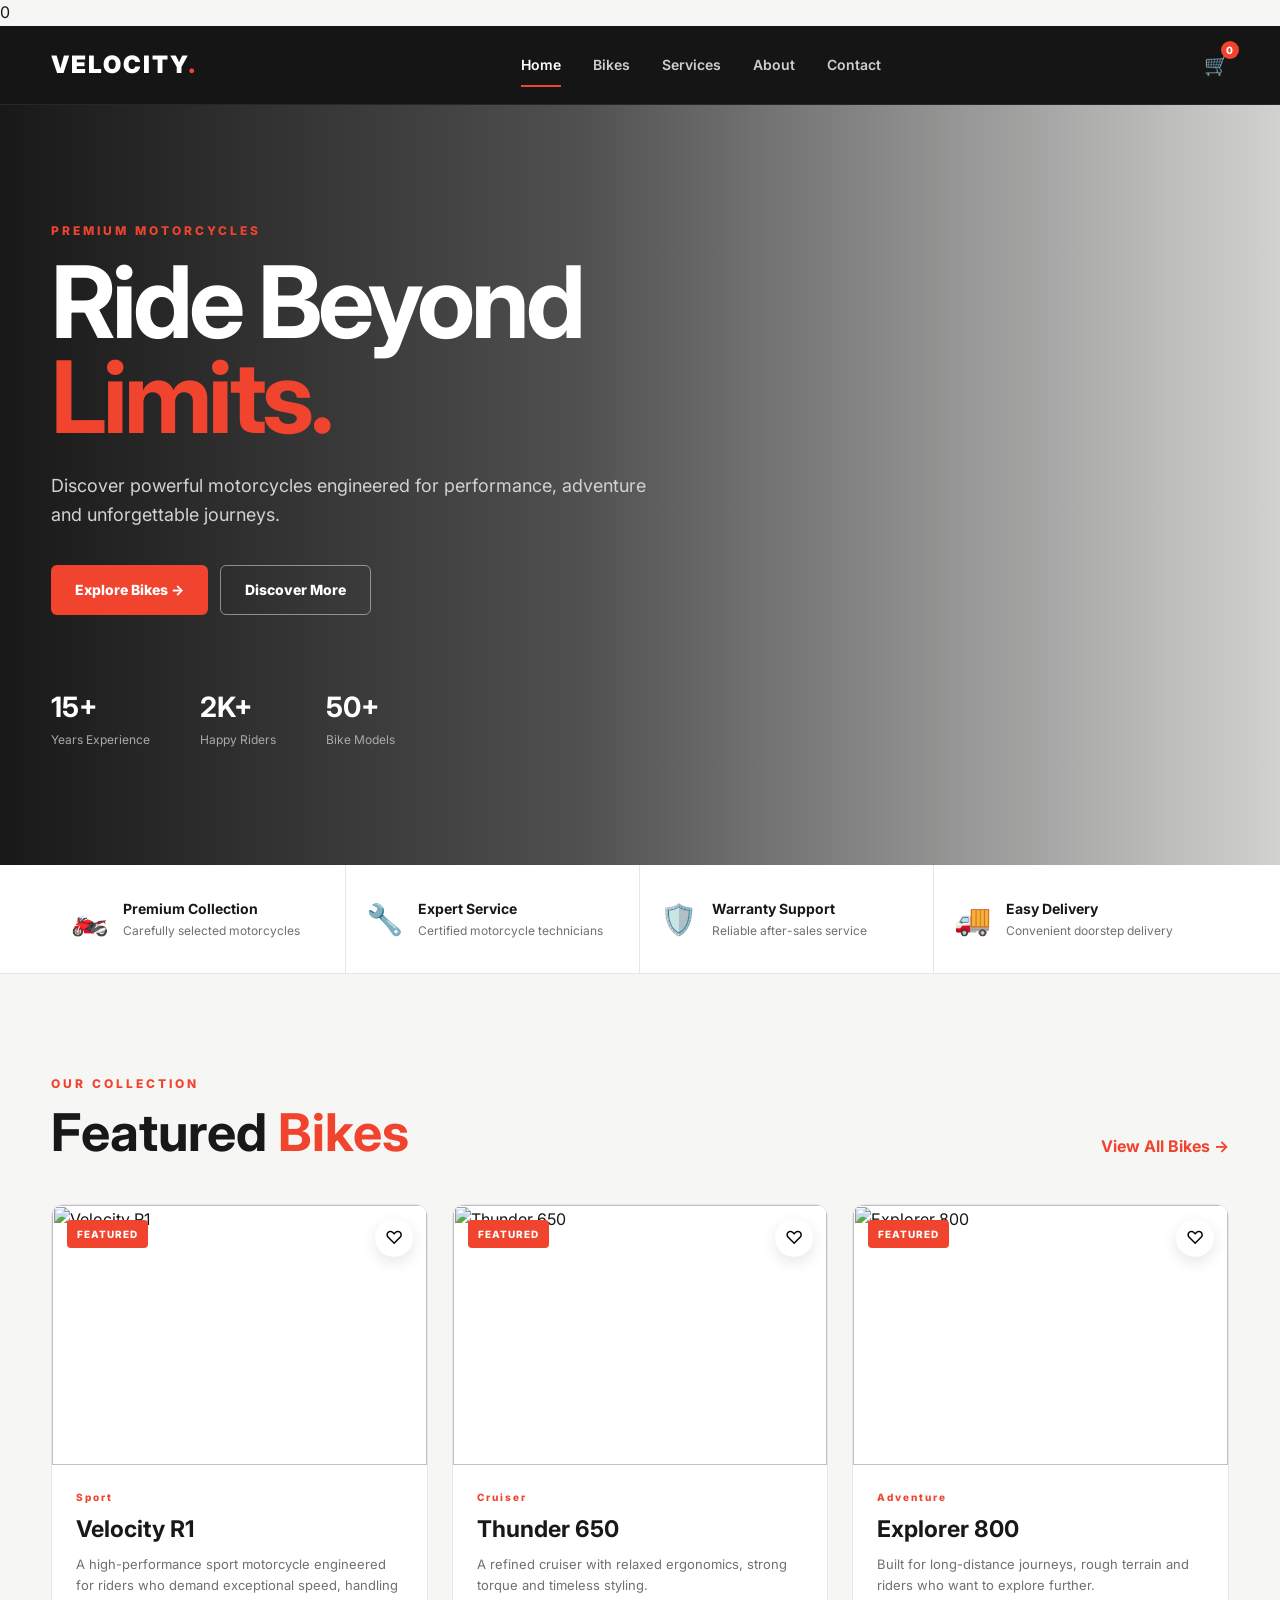
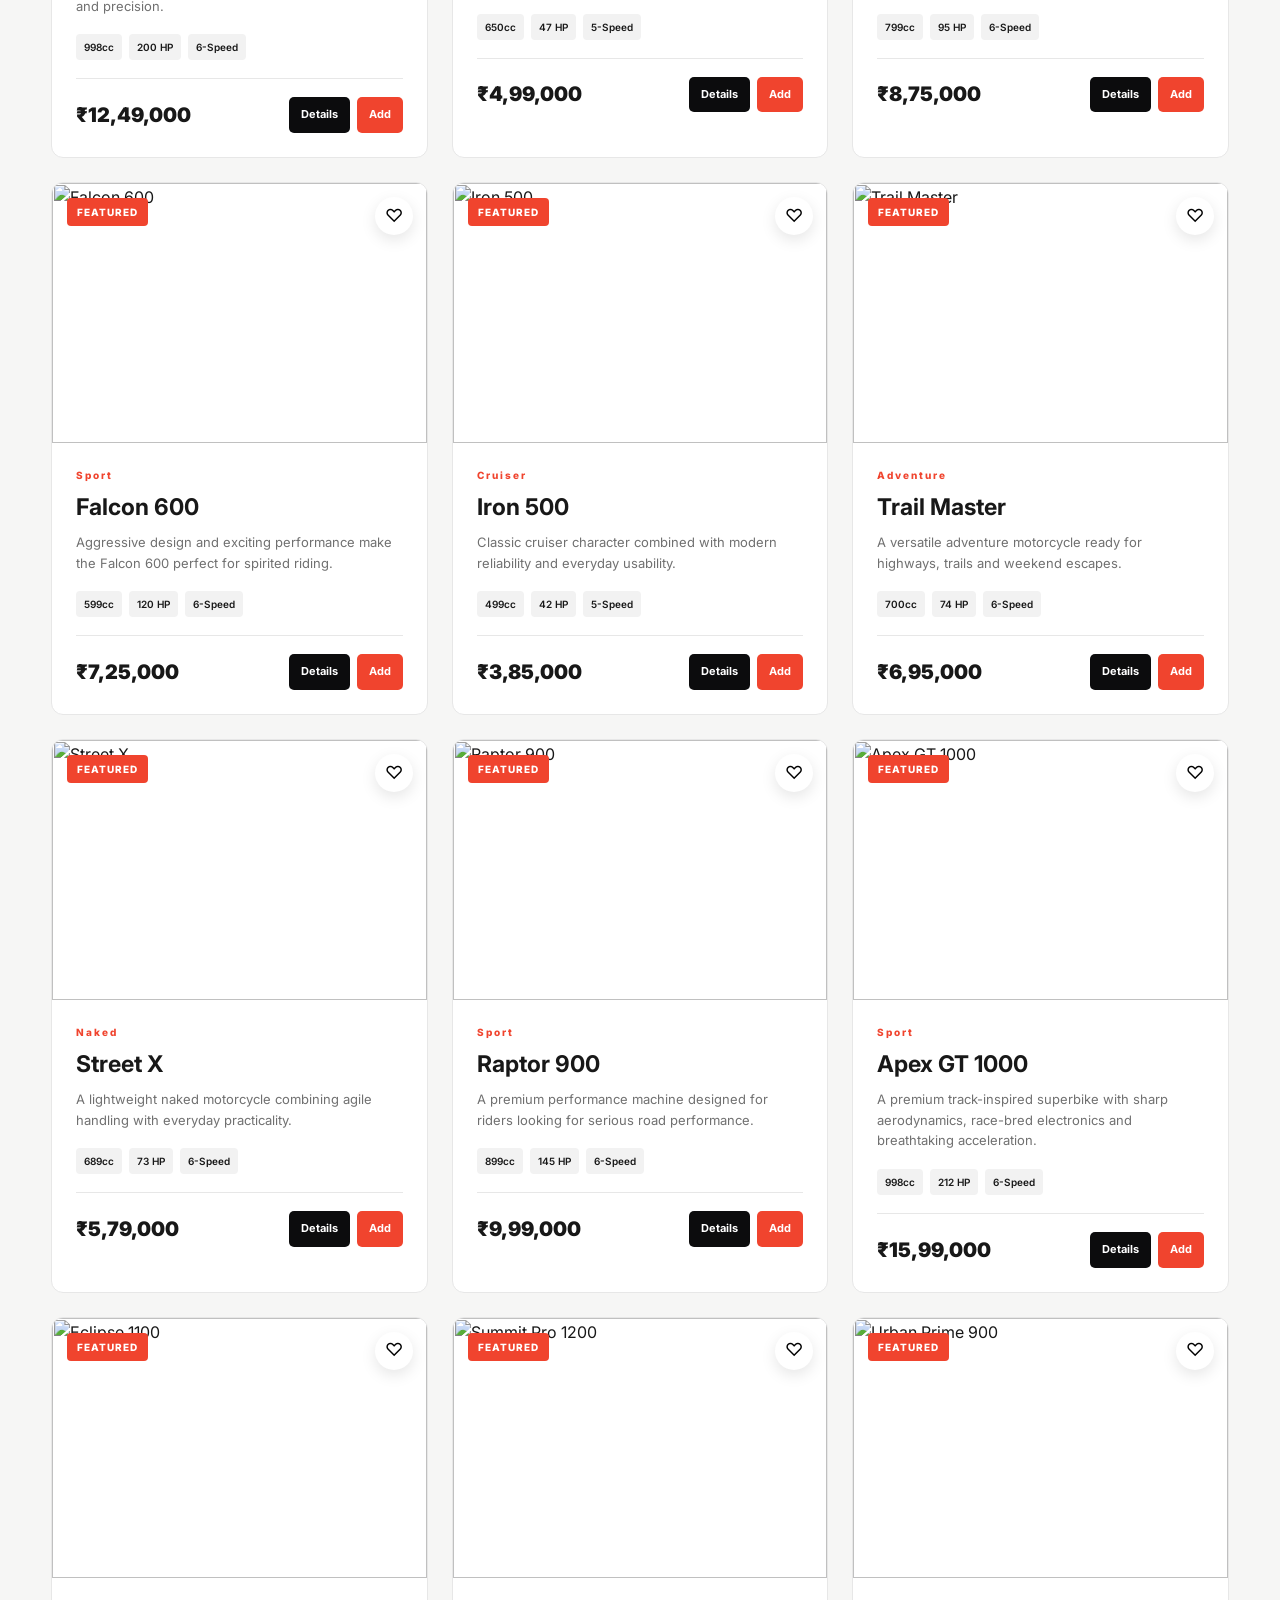
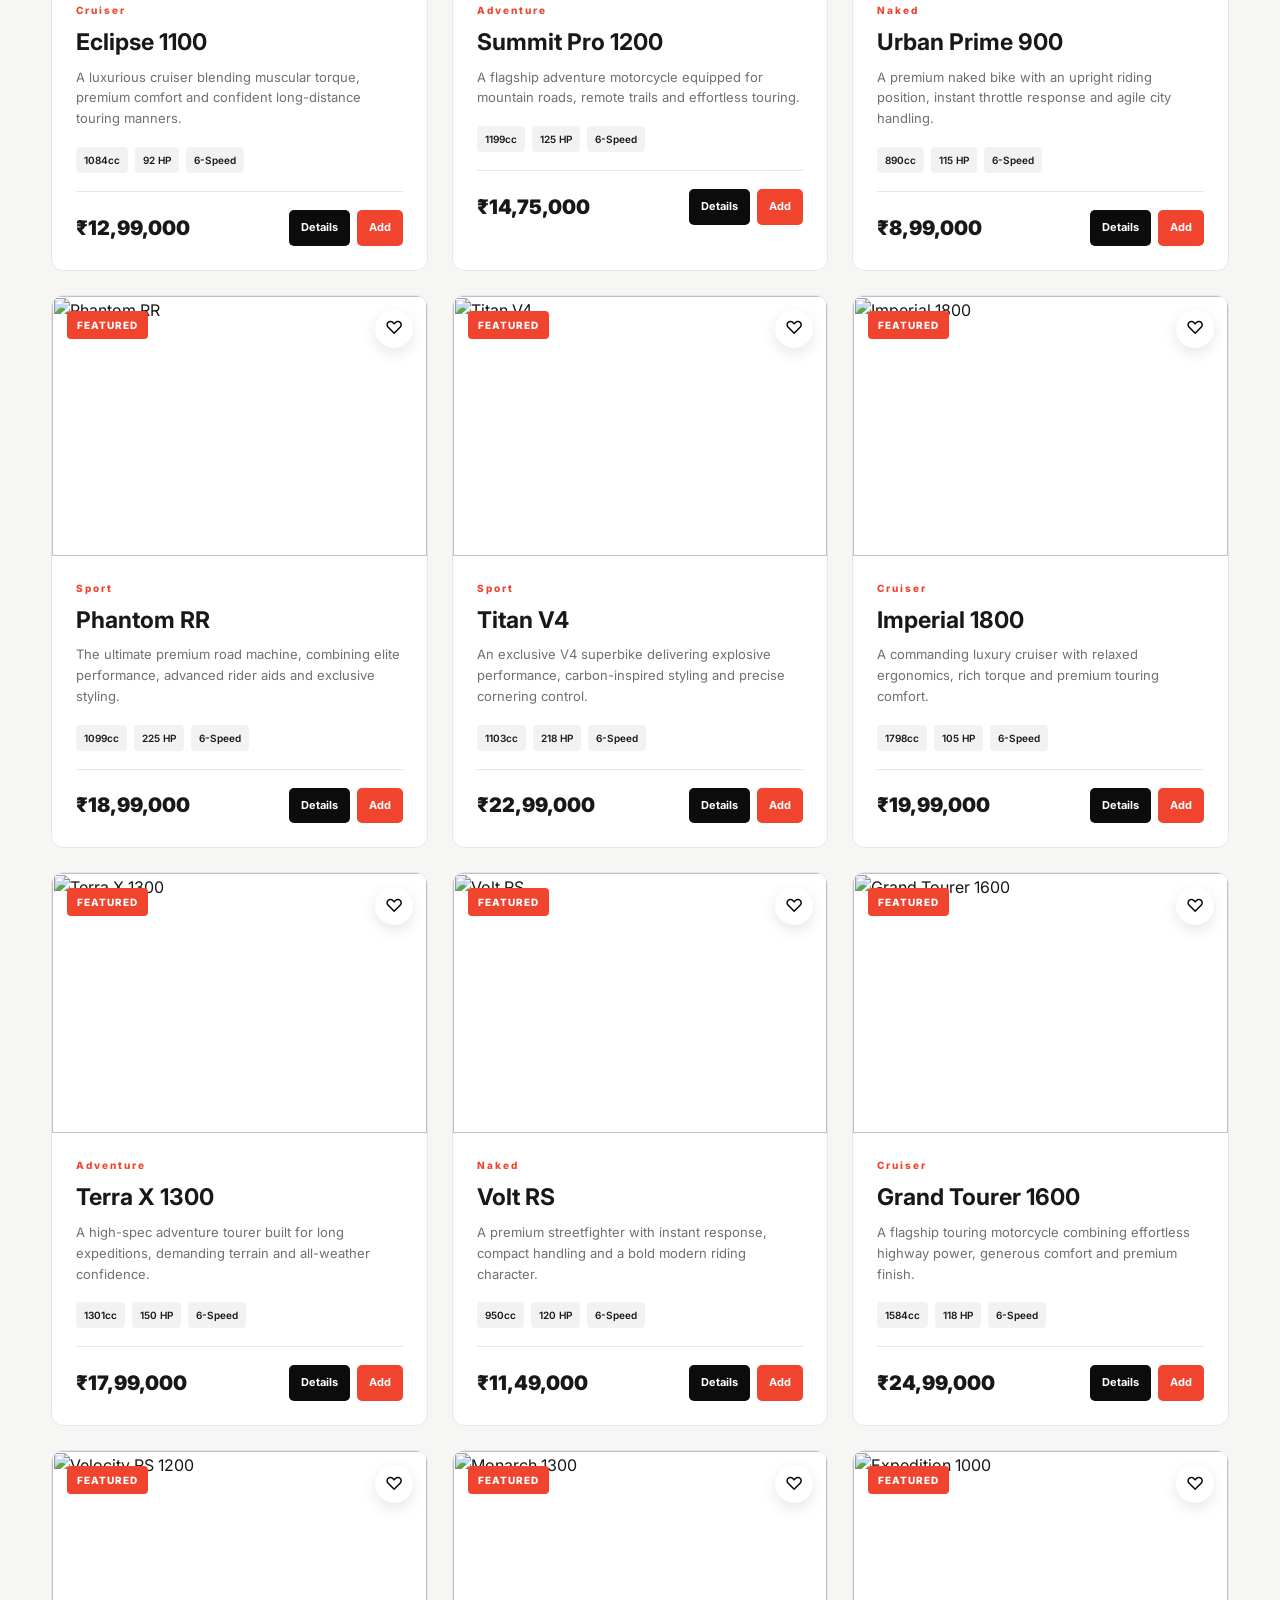
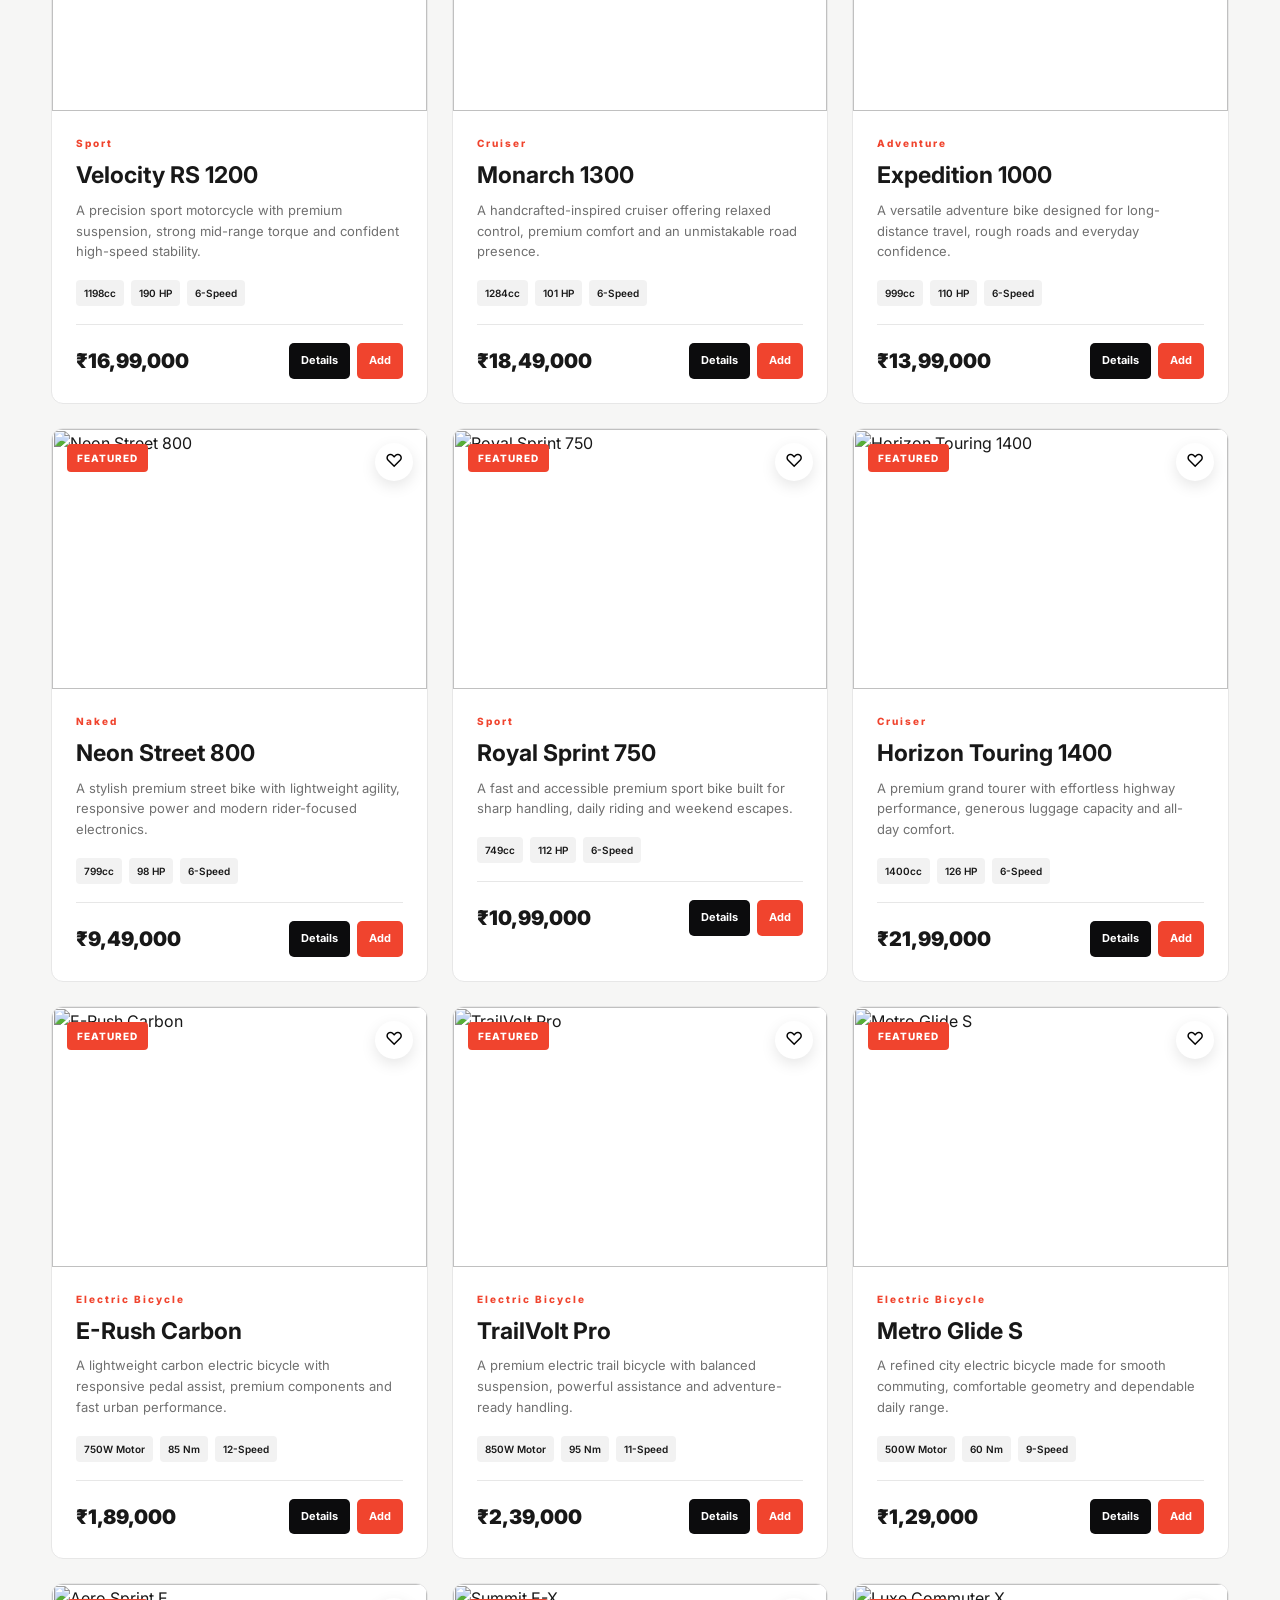
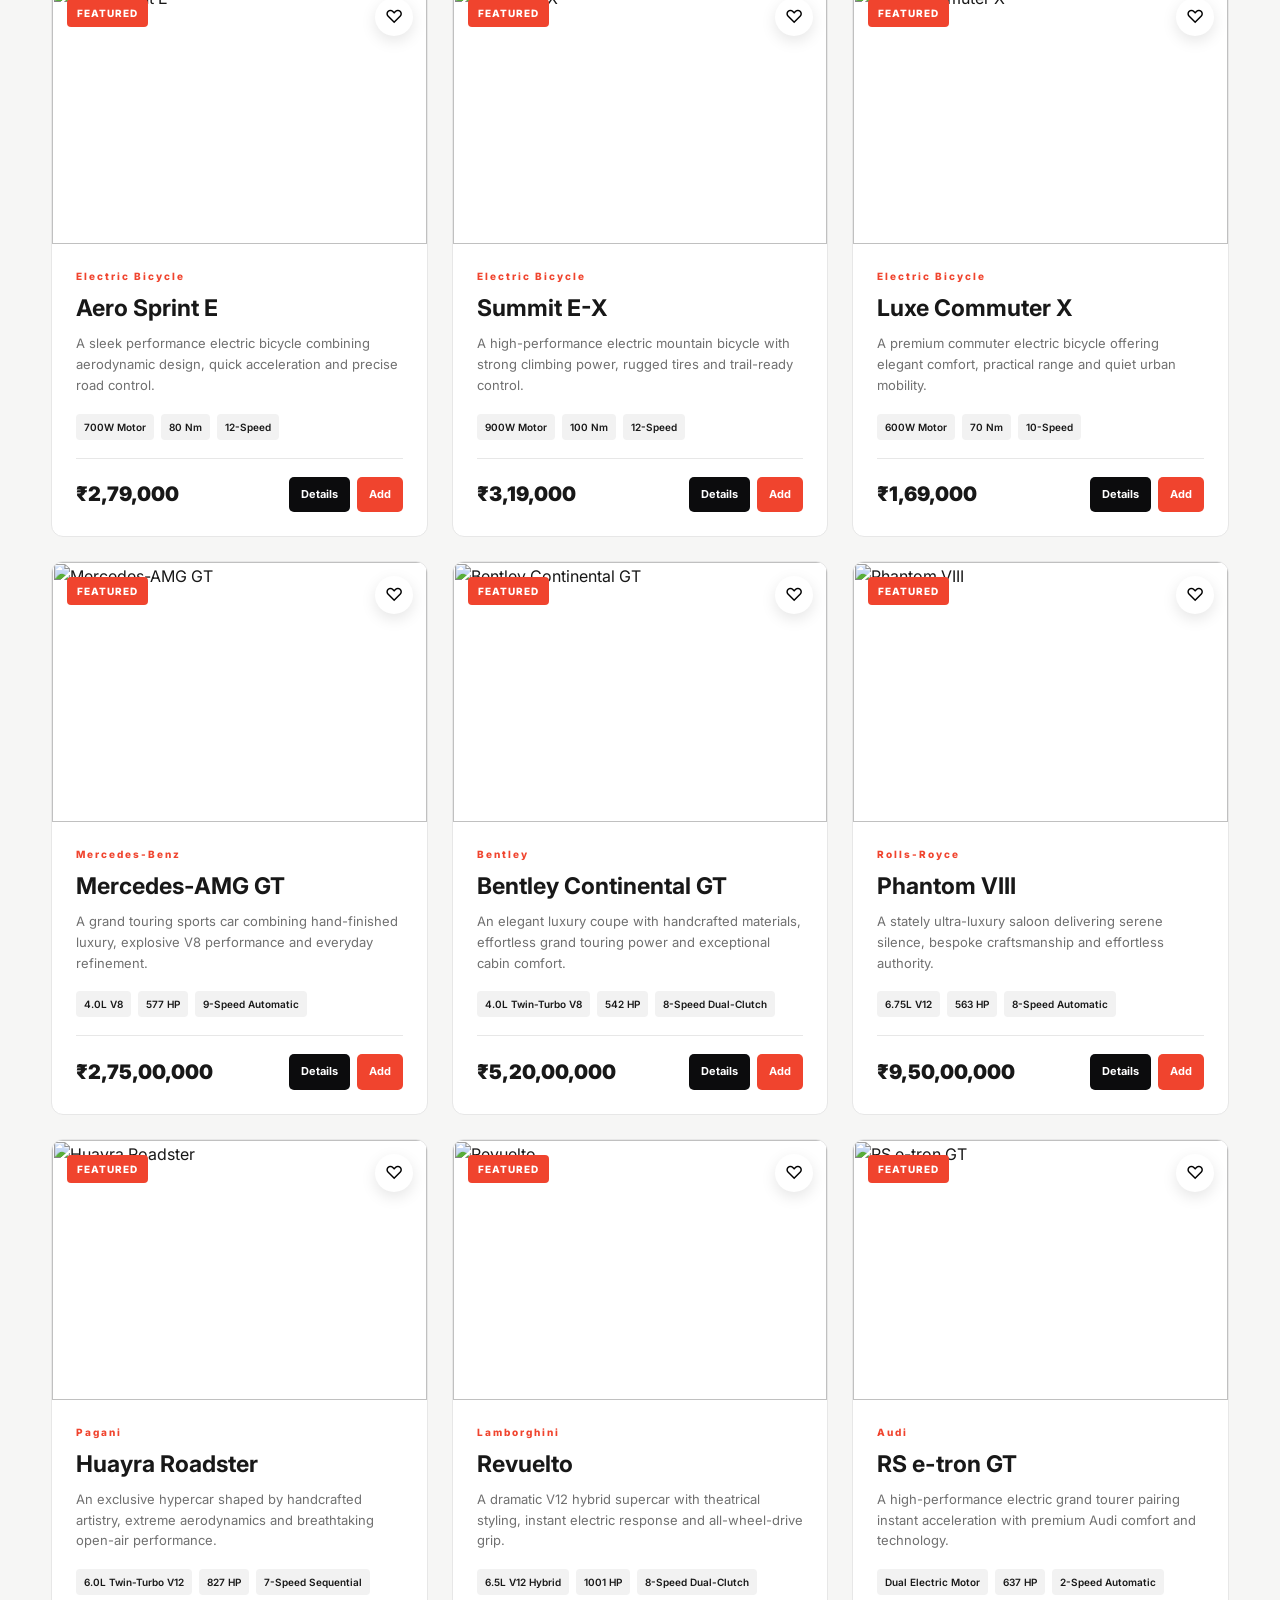
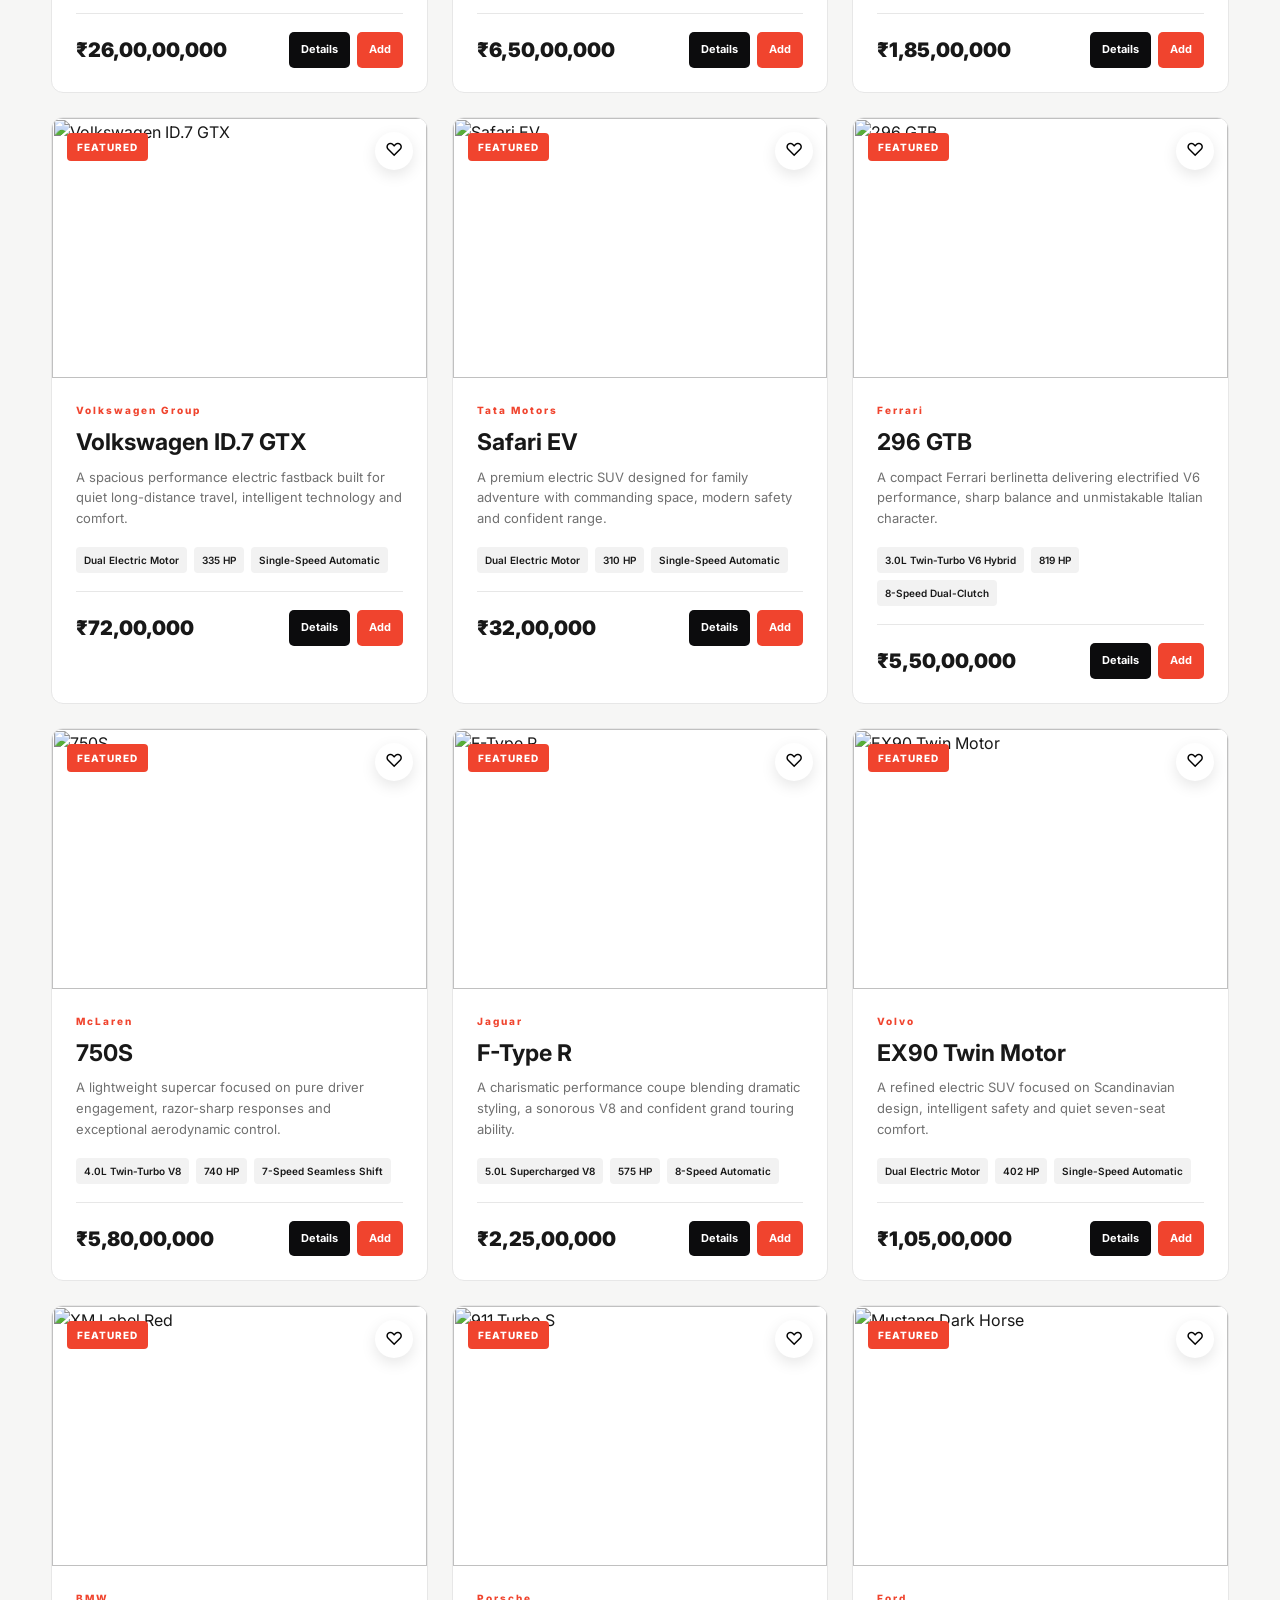
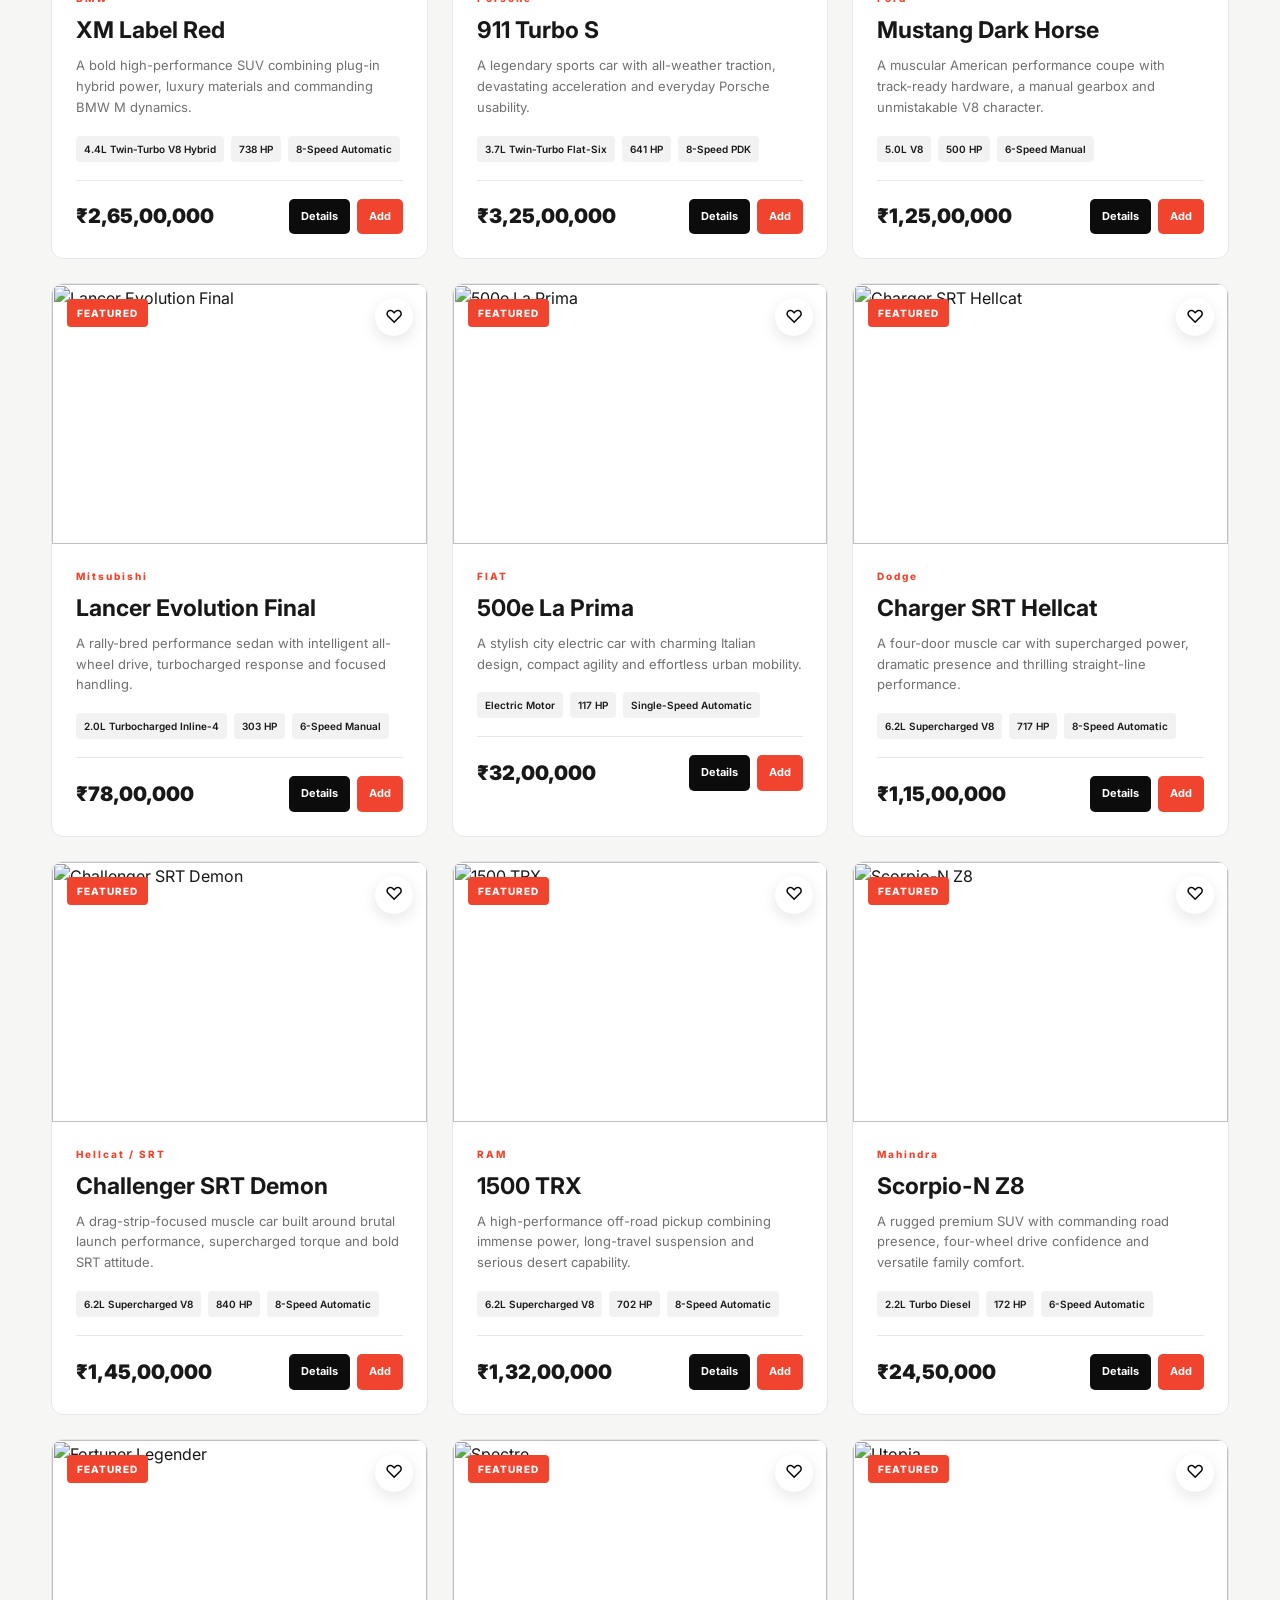
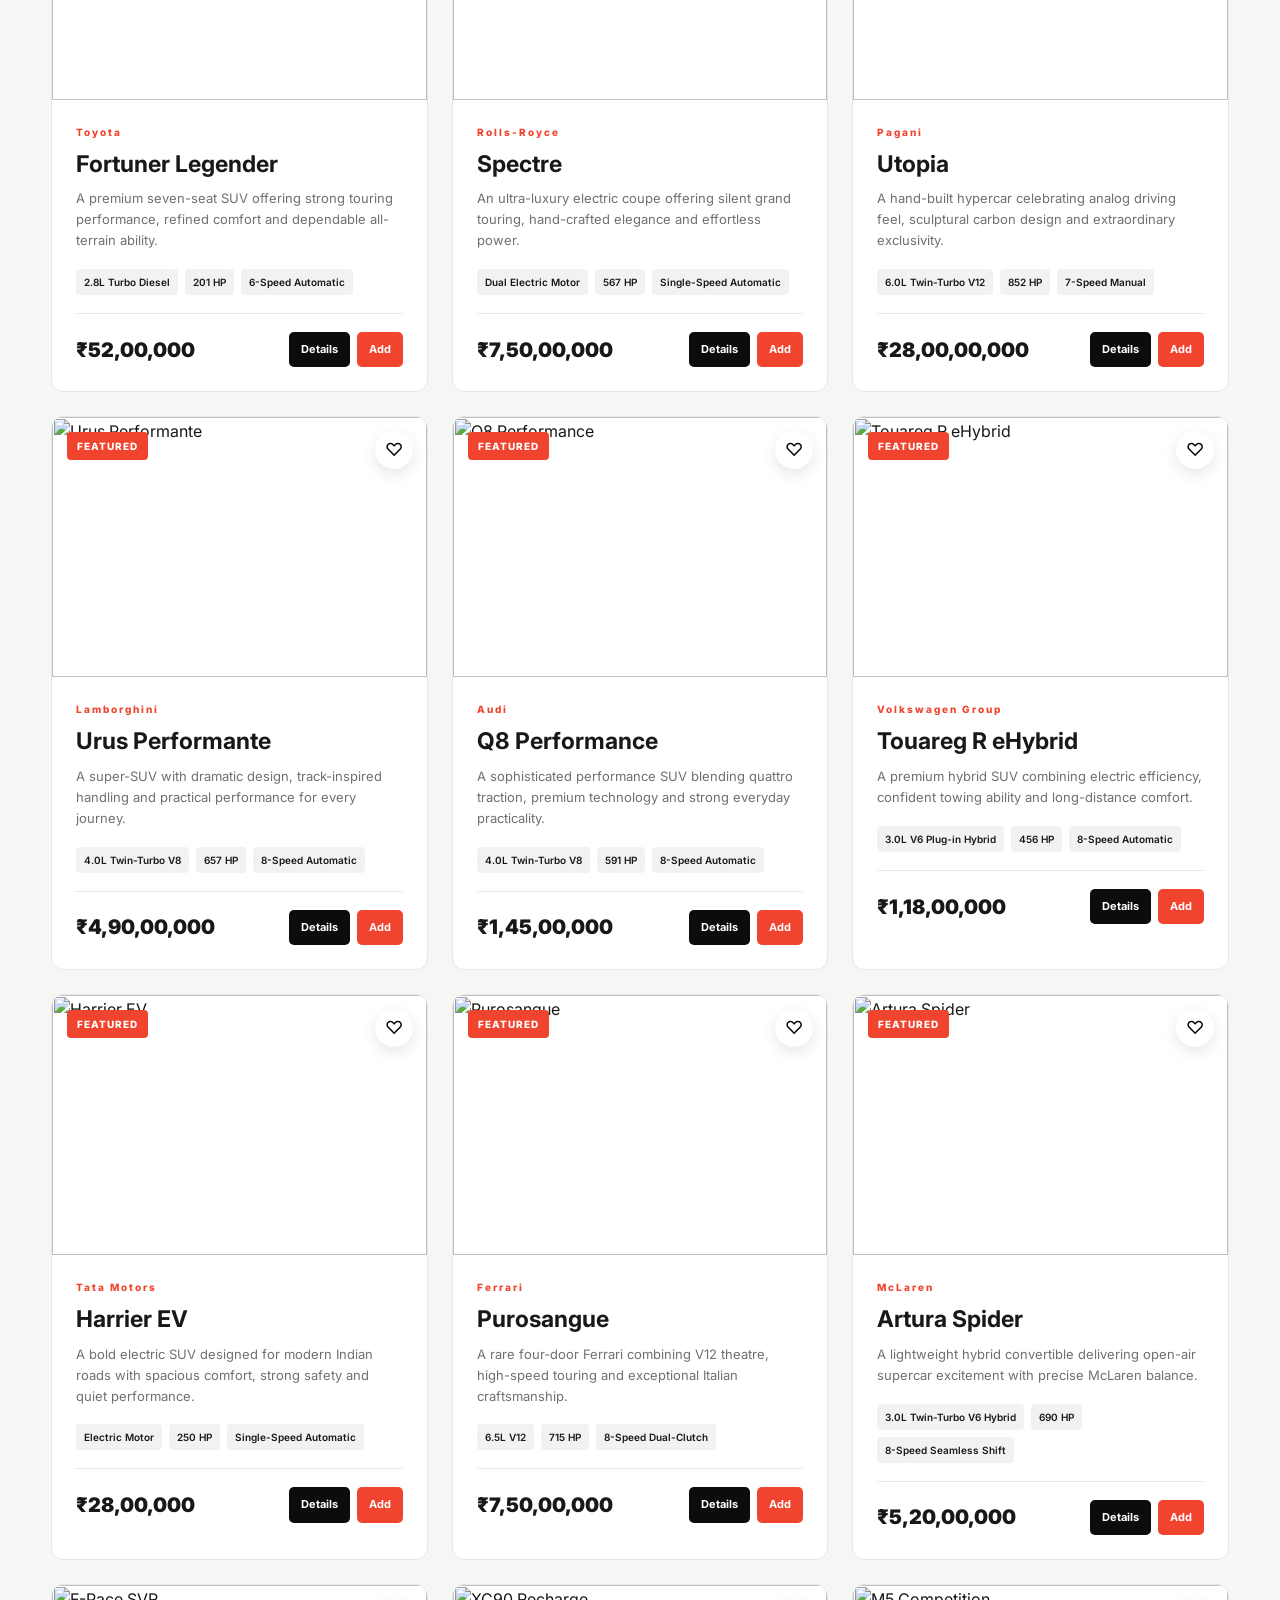
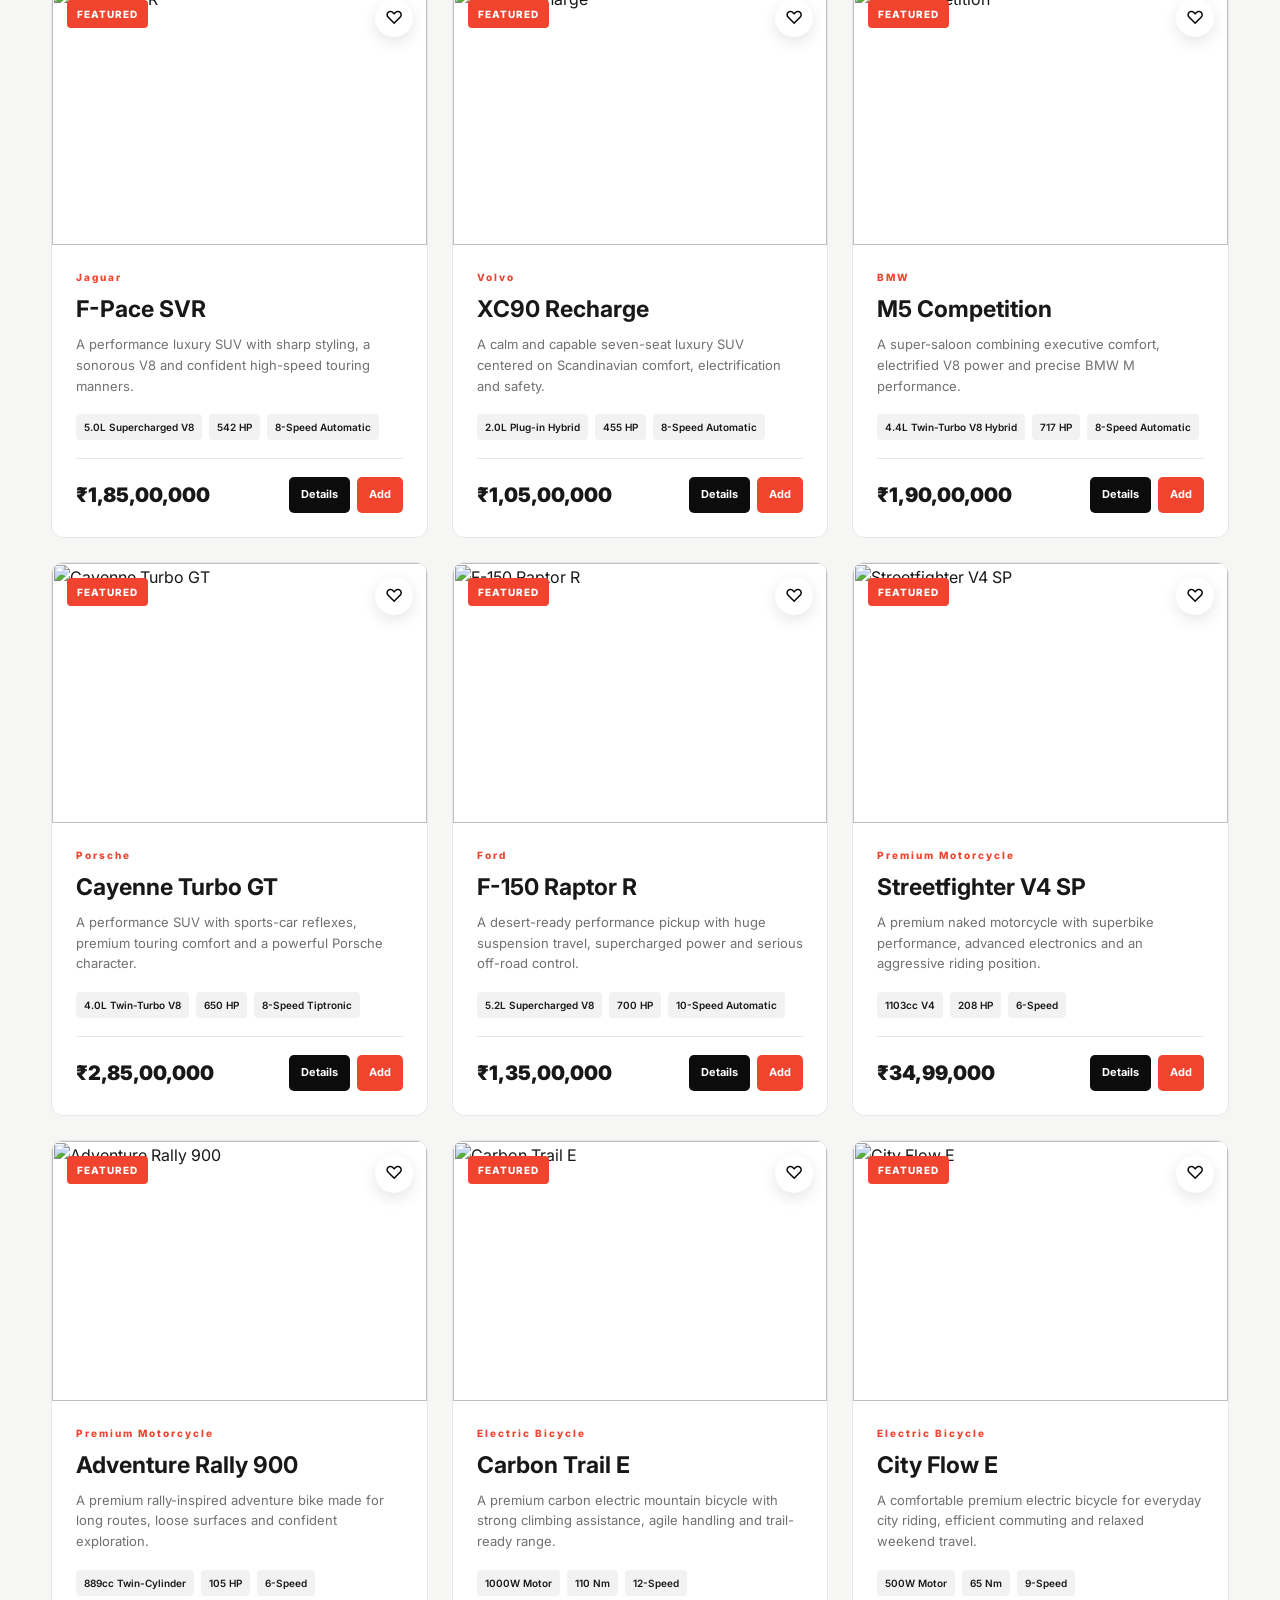
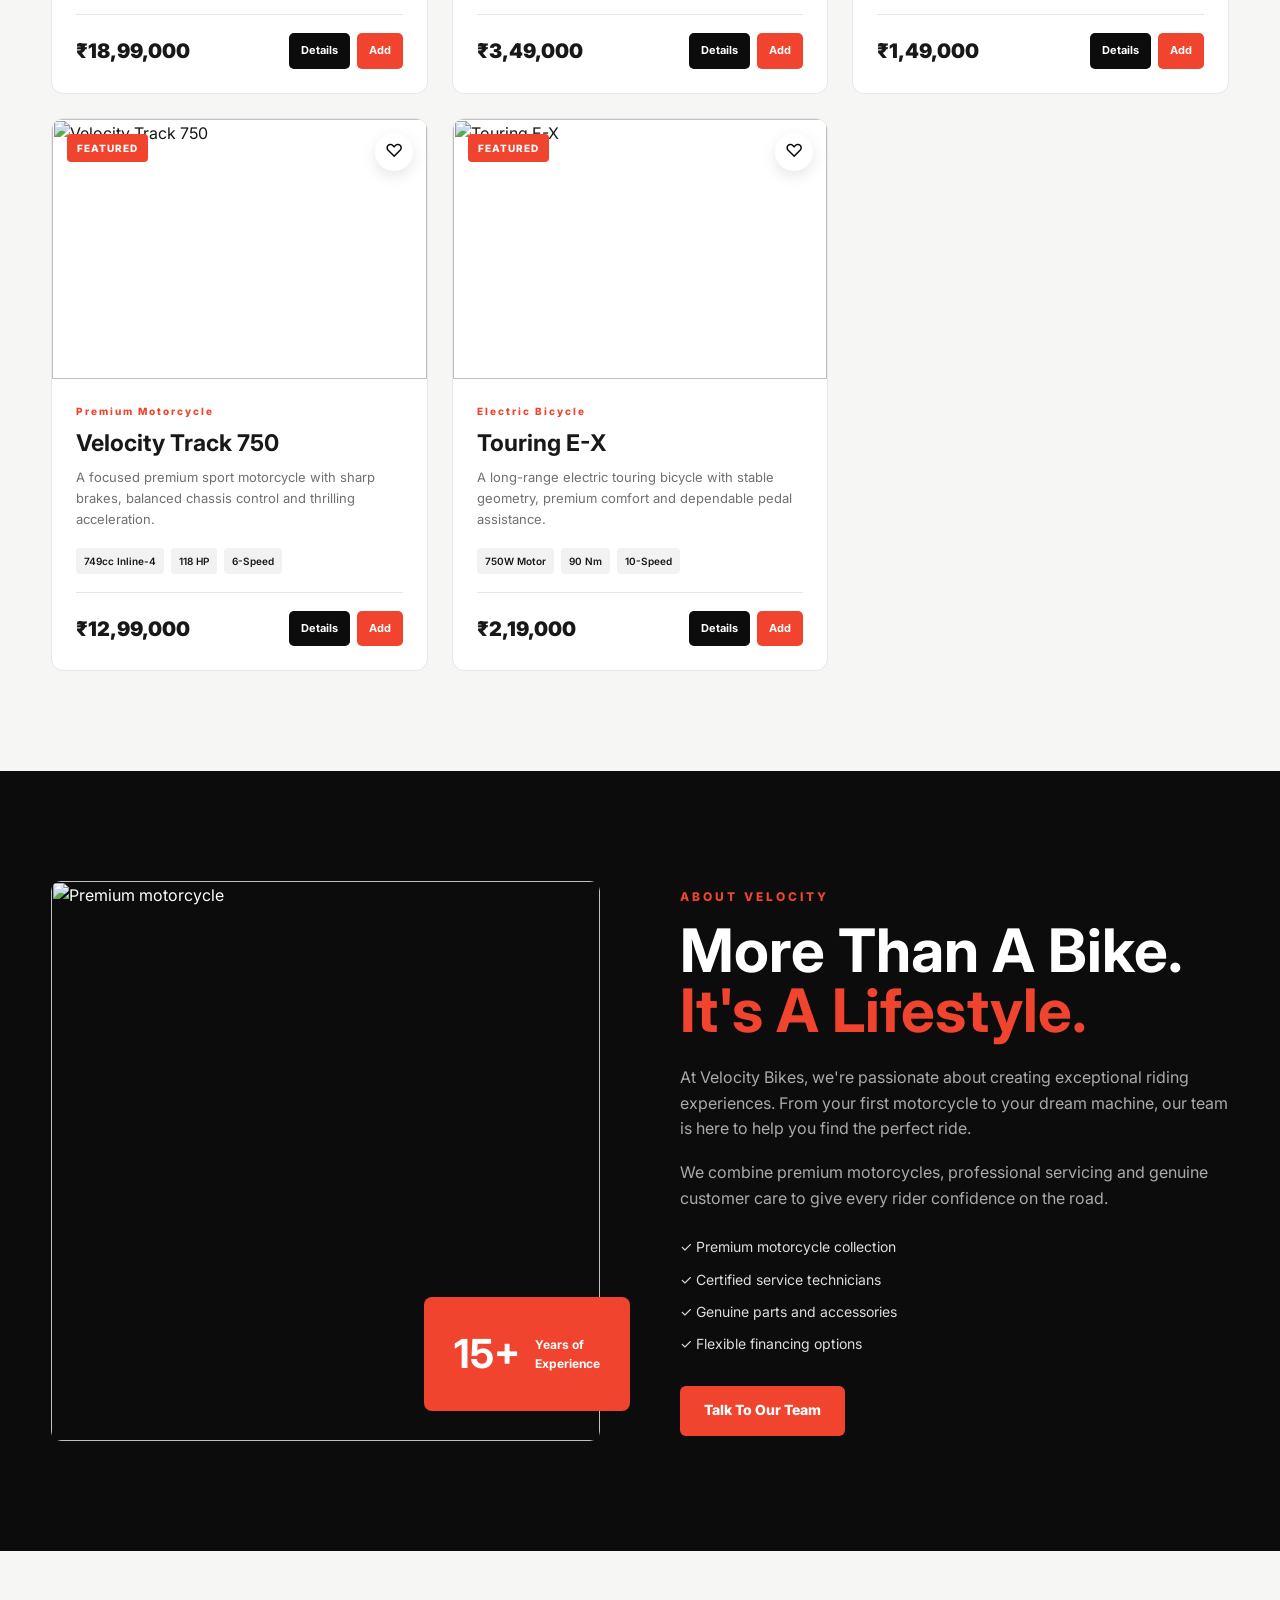
==== index.html @ e24c40cd "This is My New car Showroom Website." ====
0<!DOCTYPE html>
<html lang="en">
<head>
    <meta charset="UTF-8">
    <meta name="viewport" content="width=device-width, initial-scale=1.0">

    <meta
        name="description"
        content="Velocity Bikes - Premium motorcycles, accessories and professional service."
    >

    <title>Velocity Bikes | Premium Motorcycles</title>

    <link rel="stylesheet" href="style.css">

    <link
        rel="preconnect"
        href="https://fonts.googleapis.com"
    >

    <link
        href="https://fonts.googleapis.com/css2?family=Inter:wght@400;500;600;700;800;900&display=swap"
        rel="stylesheet"
    >
</head>

<body>

<!-- ================= HEADER ================= -->

<header class="header" id="header">

    <div class="container navbar">

        <a href="index.html" class="logo">
            VELOCITY<span>.</span>
        </a>

        <nav class="nav" id="nav">

            <a href="index.html" class="nav-link active">Home</a>
            <a href="index.html#featured" class="nav-link">Bikes</a>
            <a href="#services" class="nav-link">Services</a>
            <a href="#about" class="nav-link">About</a>
            <a href="#contact" class="nav-link">Contact</a>

        </nav>

        <div class="nav-actions">

            <button
                class="icon-btn"
                id="cartButton"
                aria-label="Open shopping cart"
            >
                🛒
                <span class="cart-count" id="cartCount">0</span>
            </button>

            <button
                class="menu-button"
                id="menuButton"
                aria-label="Open menu"
            >
                ☰
            </button>

        </div>

    </div>

</header>


<!-- ================= HERO ================= -->

<main>

<section class="hero">

    <div class="hero-overlay"></div>

    <div class="container hero-content">

        <div class="hero-text">

            <span class="eyebrow">
                PREMIUM MOTORCYCLES
            </span>

            <h1>
                Ride Beyond
                <span>Limits.</span>
            </h1>

            <p>
                Discover powerful motorcycles engineered for
                performance, adventure and unforgettable journeys.
            </p>

            <div class="hero-buttons">

                <a href="index.html#featured" class="btn btn-primary">
                    Explore Bikes →
                </a>

                <a href="#about" class="btn btn-outline">
                    Discover More
                </a>

            </div>

            <div class="hero-stats">

                <div>
                    <strong>15+</strong>
                    <span>Years Experience</span>
                </div>

                <div>
                    <strong>2K+</strong>
                    <span>Happy Riders</span>
                </div>

                <div>
                    <strong>50+</strong>
                    <span>Bike Models</span>
                </div>

            </div>

        </div>

    </div>

</section>


<!-- ================= FEATURE STRIP ================= -->

<section class="feature-strip">

    <div class="container feature-grid">

        <div class="feature-item">
            <div class="feature-icon">🏍️</div>
            <div>
                <h3>Premium Collection</h3>
                <p>Carefully selected motorcycles</p>
            </div>
        </div>

        <div class="feature-item">
            <div class="feature-icon">🔧</div>
            <div>
                <h3>Expert Service</h3>
                <p>Certified motorcycle technicians</p>
            </div>
        </div>

        <div class="feature-item">
            <div class="feature-icon">🛡️</div>
            <div>
                <h3>Warranty Support</h3>
                <p>Reliable after-sales service</p>
            </div>
        </div>

        <div class="feature-item">
            <div class="feature-icon">🚚</div>
            <div>
                <h3>Easy Delivery</h3>
                <p>Convenient doorstep delivery</p>
            </div>
        </div>

    </div>

</section>


<!-- ================= FEATURED BIKES ================= -->

<section class="section" id="featured">

    <div class="container">

        <div class="section-heading">

            <div>
                <span class="eyebrow">OUR COLLECTION</span>

                <h2>
                    Featured <span>Bikes</span>
                </h2>
            </div>

            <a href="index.html#featured" class="text-link">
                View All Bikes →
            </a>

        </div>


        <div class="bike-grid" id="featuredBikes">

            <!-- JS loads featured bikes -->

        </div>

    </div>

</section>


<!-- ================= ABOUT ================= -->

<section class="about-section" id="about">

    <div class="container about-grid">

        <div class="about-image">

            <img
                src="https://images.unsplash.com/photo-1558981806-ec527fa84c39?auto=format&fit=crop&w=1200&q=85"
                alt="Premium motorcycle"
                loading="lazy"
            >

            <div class="experience-card">
                <strong>15+</strong>
                <span>Years of<br>Experience</span>
            </div>

        </div>


        <div class="about-content">

            <span class="eyebrow">ABOUT VELOCITY</span>

            <h2>
                More Than A Bike.
                <span>It's A Lifestyle.</span>
            </h2>

            <p>
                At Velocity Bikes, we're passionate about creating
                exceptional riding experiences. From your first
                motorcycle to your dream machine, our team is here
                to help you find the perfect ride.
            </p>

            <p>
                We combine premium motorcycles, professional
                servicing and genuine customer care to give every
                rider confidence on the road.
            </p>

            <div class="check-list">

                <div>✓ Premium motorcycle collection</div>
                <div>✓ Certified service technicians</div>
                <div>✓ Genuine parts and accessories</div>
                <div>✓ Flexible financing options</div>

            </div>

            <a href="#contact" class="btn btn-primary">
                Talk To Our Team
            </a>

        </div>

    </div>

</section>


<!-- ================= SERVICES ================= -->

<section class="section" id="services">

    <div class="container">

        <div class="center-heading">

            <span class="eyebrow">WHAT WE OFFER</span>

            <h2>
                Complete <span>Bike Services</span>
            </h2>

            <p>
                Everything you need to enjoy every kilometer.
            </p>

        </div>


        <div class="service-grid">

            <article class="service-card">
                <div class="service-icon">🔧</div>
                <h3>Bike Servicing</h3>
                <p>
                    Professional maintenance using modern
                    diagnostic equipment and genuine parts.
                </p>
                <a href="#contact">Book Service →</a>
            </article>

            <article class="service-card">
                <div class="service-icon">⚙️</div>
                <h3>Custom Builds</h3>
                <p>
                    Personalize your motorcycle with premium
                    performance and styling upgrades.
                </p>
                <a href="#contact">Customize Bike →</a>
            </article>

            <article class="service-card">
                <div class="service-icon">🛞</div>
                <h3>Parts & Accessories</h3>
                <p>
                    Find genuine parts, riding equipment and
                    accessories for your motorcycle.
                </p>
                <a href="#contact">Shop Accessories →</a>
            </article>

        </div>

    </div>

</section>


<!-- ================= TESTIMONIAL ================= -->

<section class="testimonial-section">

    <div class="container">

        <div class="center-heading">

            <span class="eyebrow">RIDER STORIES</span>

            <h2>
                What Our Riders <span>Say</span>
            </h2>

        </div>


        <div class="testimonial-grid">

            <article class="testimonial">

                <div class="stars">★★★★★</div>

                <p>
                    "The entire buying experience was smooth.
                    The team helped me choose exactly the bike
                    I wanted."
                </p>

                <strong>Rahul Sharma</strong>
                <span>Velocity Rider</span>

            </article>


            <article class="testimonial">

                <div class="stars">★★★★★</div>

                <p>
                    "Excellent service and very knowledgeable
                    staff. My bike feels better than ever after
                    the service."
                </p>

                <strong>Arjun Mehta</strong>
                <span>Velocity Rider</span>

            </article>


            <article class="testimonial">

                <div class="stars">★★★★★</div>

                <p>
                    "Great collection, transparent pricing and
                    genuinely helpful people. Highly recommended
                    for motorcycle enthusiasts."
                </p>

                <strong>Vikram Singh</strong>
                <span>Velocity Rider</span>

            </article>

        </div>

    </div>

</section>


<!-- ================= CONTACT ================= -->

<section class="contact-section" id="contact">

    <div class="container">

        <div class="contact-wrapper">

            <div class="contact-info">

                <span class="eyebrow">GET IN TOUCH</span>

                <h2>
                    Let's Start Your
                    <span>Next Ride.</span>
                </h2>

                <p>
                    Have a question about a motorcycle, service
                    or financing? Our team is ready to help.
                </p>

                <div class="contact-details">

                    <div>
                        <strong>📍 Showroom</strong>
                        <p>Kaptanganj, Kushinagar, 274301</p>
                    </div>

                    <div>
                        <strong>📞 Phone</strong>
                        <p>+91 9140078209</p>
                    </div>

                    <div>
                        <strong>✉️ Email</strong>
                        <p>kyadav9140002@gmail.com</p>
                    </div>

                </div>

            </div>


            <form class="contact-form" id="contactForm">

                <h3>Send Us A Message</h3>

                <div class="form-row">

                    <div class="form-group">
                        <label for="contactName">Name</label>

                        <input
                            type="text"
                            id="contactName"
                            placeholder="Your name"
                            required
                        >
                    </div>

                    <div class="form-group">
                        <label for="contactPhone">Phone</label>

                        <input
                            type="tel"
                            id="contactPhone"
                            placeholder="+91"
                            required
                        >
                    </div>

                </div>


                <div class="form-group">

                    <label for="contactEmail">
                        Email
                    </label>

                    <input
                        type="email"
                        id="contactEmail"
                        placeholder="you@example.com"
                        required
                    >

                </div>


                <div class="form-group">

                    <label for="contactMessage">
                        Message
                    </label>

                    <textarea
                        id="contactMessage"
                        rows="5"
                        placeholder="How can we help?"
                        required
                    ></textarea>

                </div>


                <button class="btn btn-primary full-width">
                    Send Message
                </button>

            </form>

        </div>

    </div>

</section>


<!-- ================= NEWSLETTER ================= -->

<section class="newsletter">

    <div class="container newsletter-content">

        <div>
            <span class="eyebrow">STAY UPDATED</span>
            <h2>Never Miss A Ride.</h2>
            <p>
                Get new bike arrivals, offers and riding news.
            </p>
        </div>

        <form id="newsletterForm" class="newsletter-form">

            <input
                type="email"
                id="newsletterEmail"
                placeholder="Your email address"
                required
            >

            <button class="btn btn-primary">
                Subscribe
            </button>

        </form>

    </div>

</section>

</main>


<!-- ================= FOOTER ================= -->

<footer class="footer">

    <div class="container footer-grid">

        <div>

            <a href="index.html" class="logo">
                VELOCITY<span>.</span>
            </a>

            <p>
                Premium motorcycles for people who
                live to ride.
            </p>

            <div class="social-links">
                <a href="#" aria-label="Instagram">IG</a>
                <a href="#" aria-label="Facebook">FB</a>
                <a href="#" aria-label="YouTube">YT</a>
            </div>

        </div>


        <div>

            <h4>Quick Links</h4>

            <a href="index.html">Home</a>
            <a href="index.html#featured">Our Bikes</a>
            <a href="#services">Services</a>
            <a href="#about">About Us</a>

        </div>


        <div>

            <h4>Services</h4>

            <a href="#services">Bike Servicing</a>
            <a href="#services">Custom Builds</a>
            <a href="#services">Accessories</a>
            <a href="#contact">Financing</a>

        </div>


        <div>

            <h4>Contact</h4>

            <p>Kaptanganj, Kushinagar, 274301</p>
            <p>+91 9140078209</p>
            <p>kyadav9140002@gmail.com</p>

        </div>

    </div>


    <div class="footer-bottom">

        <div class="container">

            <p>
                © 2026 Velocity Bikes. All rights reserved.
            </p>

        </div>

    </div>

</footer>


<!-- ================= CART DRAWER ================= -->

<div class="cart-overlay" id="cartOverlay"></div>

<aside class="cart-drawer" id="cartDrawer">

    <div class="cart-header">

        <h2>Your Cart</h2>

        <button id="closeCart" class="close-button">
            ×
        </button>

    </div>


    <div class="cart-items" id="cartItems">

        <div class="empty-cart">
            <div>🛒</div>
            <h3>Your cart is empty</h3>
            <p>Add a motorcycle to get started.</p>
        </div>

    </div>


    <div class="cart-footer">

        <div class="cart-total">

            <span>Total</span>

            <strong id="cartTotal">
                ₹0
            </strong>

        </div>

        <button
            class="btn btn-primary full-width"
            id="checkoutButton"
        >
            Proceed To Checkout
        </button>

    </div>

</aside>


<!-- ================= BIKE MODAL ================= -->

<div class="modal" id="bikeModal">

    <div class="modal-box">

        <button class="modal-close" id="closeBikeModal">
            ×
        </button>

        <div id="bikeModalContent"></div>

    </div>

</div>


<!-- ================= CHECKOUT MODAL ================= -->

<div class="modal" id="checkoutModal">

    <div class="modal-box checkout-box">

        <button class="modal-close" id="closeCheckout">
            ×
        </button>

        <span class="eyebrow">CHECKOUT</span>

        <h2>Complete Your Order</h2>

        <form id="checkoutForm">

            <div class="form-group">

                <label>Full Name</label>

                <input
                    type="text"
                    id="checkoutName"
                    required
                >

            </div>


            <div class="form-group">

                <label>Phone Number</label>

                <input
                    type="tel"
                    id="checkoutPhone"
                    required
                >

            </div>


            <div class="form-group">

                <label>Delivery Address</label>

                <textarea
                    id="checkoutAddress"
                    rows="4"
                    required
                ></textarea>

            </div>


            <button class="btn btn-primary full-width">
                Place Order
            </button>

        </form>

    </div>

</div>


<!-- ================= TOAST ================= -->

<div class="toast" id="toast">
    <span id="toastMessage"></span>
</div>


<!-- ================= BACK TO TOP ================= -->

<button
    class="back-top"
    id="backTop"
    aria-label="Back to top"
>
    ↑
</button>


<script src="script.js"></script>

</body>
</html>
---- style.css ----
/* ==========================================
   VELOCITY BIKES
   PROFESSIONAL RESPONSIVE STYLESHEET
========================================== */

:root {
    --primary: #f0442e;
    --primary-dark: #c93220;
    --dark: #0c0c0d;
    --dark-2: #151516;
    --light: #f6f6f5;
    --white: #ffffff;
    --text: #181818;
    --muted: #707070;
    --border: #e7e7e7;

    --container: 1200px;
    --radius: 12px;
    --shadow: 0 15px 40px rgba(0, 0, 0, .08);
}


/* ==============================
   RESET
============================== */

* {
    margin: 0;
    padding: 0;
    box-sizing: border-box;
}

html {
    scroll-behavior: smooth;
}

body {
    font-family: "Inter", Arial, sans-serif;
    background: var(--light);
    color: var(--text);
    line-height: 1.6;
}

body.no-scroll {
    overflow: hidden;
}

.catalog-page {
    position: relative;
    background: #05070d;
}

.catalog-page > :not(.catalog-background) {
    position: relative;
    z-index: 1;
}

.catalog-background {
    position: fixed;
    inset: 0;
    z-index: 0;
    overflow: hidden;
    pointer-events: none;
    background:
        radial-gradient(circle at 50% 35%, rgba(40, 100, 255, .12), transparent 45%),
        linear-gradient(135deg, #05070d 0%, #08101d 50%, #03050a 100%);
}

.catalog-background::before {
    content: "";
    position: absolute;
    width: 70vw;
    height: 70vw;
    left: 50%;
    top: 35%;
    transform: translate3d(-50%, -50%, 0);
    background: radial-gradient(circle, rgba(0, 140, 255, .1), rgba(0, 80, 255, .04) 35%, transparent 70%);
    filter: blur(20px);
}

#catalogParticleCanvas {
    position: absolute;
    inset: 0;
    width: 100%;
    height: 100%;
    display: block;
}

.catalog-cursor-light {
    position: absolute;
    width: 450px;
    height: 450px;
    left: 0;
    top: 0;
    border-radius: 50%;
    background: radial-gradient(circle, rgba(0, 183, 255, .15), rgba(0, 110, 255, .08) 25%, rgba(0, 80, 255, .03) 45%, transparent 70%);
    transform: translate3d(calc(var(--catalog-mouse-x, 50vw) - 225px), calc(var(--catalog-mouse-y, 50vh) - 225px), 0);
    filter: blur(8px);
    will-change: transform;
}

.catalog-orb {
    position: absolute;
    border-radius: 50%;
    opacity: .35;
    filter: blur(1px);
    will-change: transform;
}

.catalog-orb-1 {
    width: 250px;
    height: 250px;
    top: 15%;
    left: 5%;
    background: radial-gradient(circle at 30% 30%, rgba(0, 210, 255, .4), rgba(0, 80, 255, .05) 55%, transparent 70%);
}

.catalog-orb-2 {
    width: 350px;
    height: 350px;
    right: -80px;
    bottom: 15%;
    background: radial-gradient(circle at 40% 40%, rgba(100, 70, 255, .3), rgba(20, 30, 150, .04) 55%, transparent 70%);
}

.catalog-orb-3 {
    width: 160px;
    height: 160px;
    top: 45%;
    right: 20%;
    background: radial-gradient(circle, rgba(0, 255, 200, .18), transparent 70%);
}

img {
    display: block;
    width: 100%;
}

button,
input,
textarea,
select {
    font: inherit;
}

button {
    cursor: pointer;
}

a {
    color: inherit;
    text-decoration: none;
}

.container {
    width: min(92%, var(--container));
    margin-inline: auto;
}


/* ==============================
   HEADER
============================== */

.header {
    position: sticky;
    top: 0;
    z-index: 1000;
    background: rgba(12, 12, 13, .96);
    backdrop-filter: blur(12px);
    border-bottom: 1px solid rgba(255,255,255,.08);
}

.navbar {
    min-height: 78px;

    display: flex;
    align-items: center;
    justify-content: space-between;
}

.logo {
    color: var(--white);
    font-size: 24px;
    font-weight: 900;
    letter-spacing: 2px;
}

.logo span {
    color: var(--primary);
}

.nav {
    display: flex;
    gap: 32px;
}

.nav-link {
    position: relative;

    color: #cfcfcf;
    font-size: 14px;
    font-weight: 600;

    padding: 28px 0;

    transition: .25s;
}

.nav-link:hover,
.nav-link.active {
    color: white;
}

.nav-link.active::after {
    content: "";

    position: absolute;
    left: 0;
    right: 0;
    bottom: 17px;

    height: 2px;

    background: var(--primary);
}

.nav-actions {
    display: flex;
    align-items: center;
    gap: 12px;
}

.icon-btn,
.menu-button {
    border: 0;
    background: transparent;
    color: white;
}

.icon-btn {
    position: relative;
    font-size: 20px;
}

.cart-count {
    position: absolute;

    top: -8px;
    right: -10px;

    min-width: 18px;
    height: 18px;

    display: grid;
    place-items: center;

    background: var(--primary);
    border-radius: 50%;

    font-size: 10px;
    font-weight: 800;
}

.menu-button {
    display: none;
    font-size: 26px;
}


/* ==============================
   HERO
============================== */

.hero {
    position: relative;
    min-height: 760px;

    display: flex;
    align-items: center;

    background:
        url("https://images.unsplash.com/photo-1558981806-ec527fa84c39?auto=format&fit=crop&w=2000&q=90")
        center / cover;
}

.hero-overlay {
    position: absolute;
    inset: 0;

    background:
        linear-gradient(
            90deg,
            rgba(0,0,0,.9) 0%,
            rgba(0,0,0,.68) 45%,
            rgba(0,0,0,.15) 100%
        );
}

.hero-content {
    position: relative;
    z-index: 1;
    color: white;
}

.hero-text {
    max-width: 720px;
}

.eyebrow {
    display: inline-block;

    color: var(--primary);

    font-size: 12px;
    font-weight: 800;

    letter-spacing: 3px;
    text-transform: uppercase;

    margin-bottom: 14px;
}

.hero h1 {
    max-width: 750px;

    font-size: clamp(50px, 8vw, 100px);
    line-height: .95;

    letter-spacing: -4px;

    margin-bottom: 28px;
}

.hero h1 span {
    display: block;
    color: var(--primary);
}

.hero-text > p {
    max-width: 600px;

    color: #d2d2d2;
    font-size: 18px;

    margin-bottom: 35px;
}

.hero-buttons {
    display: flex;
    gap: 12px;
    flex-wrap: wrap;
}

.btn {
    display: inline-flex;
    align-items: center;
    justify-content: center;

    min-height: 50px;

    padding: 0 24px;

    border: 0;
    border-radius: 6px;

    font-size: 14px;
    font-weight: 800;

    transition: .25s;
}

.btn-primary {
    background: var(--primary);
    color: white;
}

.btn-primary:hover {
    background: var(--primary-dark);
    transform: translateY(-2px);
}

.btn-outline {
    border: 1px solid rgba(255,255,255,.45);
    color: white;
    background: transparent;
}

.btn-outline:hover {
    background: white;
    color: var(--dark);
}

.full-width {
    width: 100%;
}

.hero-stats {
    display: flex;
    gap: 50px;

    margin-top: 70px;
}

.hero-stats div {
    display: flex;
    flex-direction: column;
}

.hero-stats strong {
    font-size: 28px;
}

.hero-stats span {
    color: #aaa;
    font-size: 12px;
}


/* ==============================
   FEATURE STRIP
============================== */

.feature-strip {
    background: white;
    border-bottom: 1px solid var(--border);
}

.feature-grid {
    display: grid;
    grid-template-columns: repeat(4, 1fr);
}

.feature-item {
    display: flex;
    align-items: center;
    gap: 15px;

    padding: 30px 20px;

    border-right: 1px solid var(--border);
}

.feature-item:last-child {
    border-right: 0;
}

.feature-icon {
    font-size: 30px;
}

.feature-item h3 {
    font-size: 14px;
}

.feature-item p {
    color: var(--muted);
    font-size: 12px;
}


/* ==============================
   SECTIONS
============================== */

.section {
    padding: 100px 0;
}

.section-heading {
    display: flex;
    align-items: end;
    justify-content: space-between;

    margin-bottom: 45px;
}

.section-heading h2,
.center-heading h2 {
    font-size: clamp(32px, 5vw, 52px);
    line-height: 1;
}

.section-heading h2 span,
.center-heading h2 span {
    color: var(--primary);
}

.text-link {
    color: var(--primary);
    font-weight: 700;
}

.center-heading {
    text-align: center;
    margin-bottom: 50px;
}

.center-heading p {
    margin-top: 15px;
    color: var(--muted);
}


/* ==============================
   BIKE CARDS
============================== */

.bike-grid {
    display: grid;
    grid-template-columns: repeat(3, 1fr);
    gap: 24px;
}

.bike-card {
    position: relative;

    overflow: hidden;

    background: white;
    border: 1px solid var(--border);
    border-radius: var(--radius);

    transition: .3s;
}

.bike-card:hover {
    transform: translateY(-6px);
    box-shadow: var(--shadow);
}

.bike-card-image {
    position: relative;
    height: 260px;
    overflow: hidden;
}

.bike-card-image img {
    height: 100%;
    object-fit: cover;
    transition: .5s;
}

.bike-card:hover .bike-card-image img {
    transform: scale(1.05);
}

.bike-badge {
    position: absolute;
    top: 15px;
    left: 15px;

    padding: 6px 10px;

    background: var(--primary);
    color: white;

    border-radius: 4px;

    font-size: 10px;
    font-weight: 800;
    letter-spacing: 1px;
}

.wishlist {
    position: absolute;

    top: 14px;
    right: 14px;

    width: 38px;
    height: 38px;

    border: 0;
    border-radius: 50%;

    background: white;

    font-size: 18px;

    box-shadow: 0 5px 15px rgba(0,0,0,.1);

    transition: .25s;
}

.wishlist:hover,
.wishlist.active {
    color: var(--primary);
}

.bike-card-content {
    padding: 24px;
}

.bike-category {
    color: var(--primary);

    font-size: 10px;
    font-weight: 800;

    letter-spacing: 2px;
}

.bike-card h3 {
    margin: 6px 0;

    font-size: 23px;
}

.bike-description {
    color: var(--muted);
    font-size: 13px;
}

.bike-specs {
    display: flex;
    gap: 7px;
    flex-wrap: wrap;

    margin: 18px 0;
}

.bike-specs span {
    padding: 5px 8px;

    background: #f2f2f2;
    border-radius: 4px;

    font-size: 10px;
    font-weight: 600;
}

.bike-card-bottom {
    display: flex;
    align-items: center;
    justify-content: space-between;

    border-top: 1px solid var(--border);

    padding-top: 18px;
}

.bike-price {
    font-size: 20px;
    font-weight: 900;
}

.card-buttons {
    display: flex;
    gap: 7px;
}

.card-btn {
    border: 0;
    border-radius: 5px;

    padding: 9px 12px;

    background: var(--dark);
    color: white;

    font-size: 11px;
    font-weight: 700;
}

.card-btn.primary {
    background: var(--primary);
}


/* ==============================
   ABOUT
============================== */

.about-section {
    padding: 110px 0;
    background: var(--dark);
    color: white;
}

.about-grid {
    display: grid;
    grid-template-columns: 1fr 1fr;
    gap: 80px;
    align-items: center;
}

.about-image {
    position: relative;
}

.about-image img {
    height: 560px;
    object-fit: cover;
    border-radius: 10px;
}

.experience-card {
    position: absolute;

    right: -30px;
    bottom: 30px;

    padding: 25px 30px;

    background: var(--primary);
    color: white;

    border-radius: 8px;

    display: flex;
    align-items: center;
    gap: 15px;
}

.experience-card strong {
    font-size: 40px;
}

.experience-card span {
    font-size: 12px;
    font-weight: 700;
}

.about-content h2 {
    font-size: clamp(35px, 5vw, 60px);
    line-height: 1;

    margin-bottom: 25px;
}

.about-content h2 span {
    color: var(--primary);
}

.about-content > p:not(.eyebrow) {
    color: #aaa;
    margin-bottom: 18px;
}

.check-list {
    display: grid;
    gap: 10px;

    margin: 25px 0 30px;

    color: #ddd;
    font-size: 14px;
}


/* ==============================
   SERVICES
============================== */

.service-grid {
    display: grid;
    grid-template-columns: repeat(3, 1fr);
    gap: 25px;
}

.service-card {
    background: white;
    padding: 35px;

    border: 1px solid var(--border);
    border-radius: var(--radius);

    transition: .3s;
}

.service-card:hover {
    transform: translateY(-5px);
    box-shadow: var(--shadow);
}

.service-icon {
    font-size: 35px;
    margin-bottom: 20px;
}

.service-card h3 {
    font-size: 21px;
    margin-bottom: 10px;
}

.service-card p {
    color: var(--muted);
    font-size: 14px;
    margin-bottom: 20px;
}

.service-card a {
    color: var(--primary);
    font-weight: 700;
    font-size: 13px;
}


/* ==============================
   TESTIMONIALS
============================== */

.testimonial-section {
    padding: 100px 0;
    background: #eeeeec;
}

.testimonial-grid {
    display: grid;
    grid-template-columns: repeat(3, 1fr);
    gap: 25px;
}

.testimonial {
    padding: 30px;
    background: white;
    border-radius: var(--radius);
}

.stars {
    color: #f6a800;
    letter-spacing: 3px;
    margin-bottom: 15px;
}

.testimonial p {
    color: #555;
    font-size: 14px;
    margin-bottom: 25px;
}

.testimonial strong {
    display: block;
}

.testimonial span {
    color: var(--muted);
    font-size: 11px;
}


/* ==============================
   CONTACT
============================== */

.contact-section {
    padding: 100px 0;
}

.contact-wrapper {
    display: grid;
    grid-template-columns: .8fr 1.2fr;
    gap: 80px;
    align-items: start;
}

.contact-info h2 {
    font-size: clamp(35px, 5vw, 60px);
    line-height: 1;
    margin-bottom: 25px;
}

.contact-info h2 span {
    color: var(--primary);
}

.contact-info > p {
    color: var(--muted);
    margin-bottom: 30px;
}

.contact-details {
    display: grid;
    gap: 20px;
}

.contact-details strong {
    display: block;
    margin-bottom: 4px;
}

.contact-details p {
    color: var(--muted);
    font-size: 13px;
}

.contact-form {
    background: white;
    padding: 35px;

    border: 1px solid var(--border);
    border-radius: var(--radius);

    box-shadow: var(--shadow);
}

.contact-form h3 {
    margin-bottom: 25px;
    font-size: 22px;
}

.form-row {
    display: grid;
    grid-template-columns: 1fr 1fr;
    gap: 15px;
}

.form-group {
    margin-bottom: 18px;
}

.form-group label {
    display: block;

    margin-bottom: 7px;

    font-size: 12px;
    font-weight: 700;
}

.form-group input,
.form-group textarea,
.newsletter-form input {
    width: 100%;

    border: 1px solid #ddd;
    border-radius: 6px;

    padding: 13px 14px;

    outline: none;

    background: #fafafa;

    transition: .2s;
}

.form-group input:focus,
.form-group textarea:focus,
.newsletter-form input:focus {
    border-color: var(--primary);
    background: white;
}


/* ==============================
   NEWSLETTER
============================== */

.newsletter {
    background: var(--primary);
    color: white;

    padding: 60px 0;
}

.newsletter-content {
    display: flex;
    align-items: center;
    justify-content: space-between;

    gap: 40px;
}

.newsletter .eyebrow {
    color: white;
}

.newsletter h2 {
    font-size: 38px;
}

.newsletter p {
    opacity: .8;
}

.newsletter-form {
    display: flex;
    min-width: 420px;
}

.newsletter-form input {
    border: 0;
    border-radius: 5px 0 0 5px;
    background: white;
}

.newsletter-form .btn {
    border-radius: 0 5px 5px 0;
    background: var(--dark);
}


/* ==============================
   FOOTER
============================== */

.footer {
    background: var(--dark);
    color: white;
}

.footer-grid {
    display: grid;
    grid-template-columns: 1.5fr 1fr 1fr 1fr;
    gap: 50px;

    padding: 70px 0;
}

.footer-grid > div > p {
    color: #888;
    font-size: 13px;
    margin-top: 15px;
}

.footer-grid h4 {
    margin-bottom: 18px;
}

.footer-grid a:not(.logo) {
    display: block;

    color: #888;
    font-size: 13px;

    margin-bottom: 10px;

    transition: .2s;
}

.footer-grid a:hover {
    color: white;
}

.social-links {
    display: flex;
    gap: 8px;
    margin-top: 20px;
}

.social-links a {
    width: 35px;
    height: 35px;

    display: grid !important;
    place-items: center;

    border: 1px solid #333;
    border-radius: 50%;

    color: white !important;
}

.footer-bottom {
    border-top: 1px solid #222;
    padding: 20px 0;
}

.footer-bottom p {
    color: #666;
    font-size: 12px;
}


/* ==============================
   CATALOG PAGE
============================== */

.catalog-hero {
    background: rgba(12, 12, 13, .72);
    color: white;

    padding: 110px 0;
}

.catalog-hero h1 {
    font-size: clamp(45px, 7vw, 80px);
    line-height: 1;

    margin-bottom: 20px;
}

.catalog-hero h1 span {
    color: var(--primary);
}

.catalog-hero p {
    color: #999;
}

.catalog-section {
    padding: 70px 0;
    background: rgba(5, 7, 13, .72);
}

.catalog-toolbar {
    display: grid;
    grid-template-columns: 1fr 200px 200px;
    gap: 12px;

    margin-bottom: 25px;
}

.search-box {
    display: flex;
    align-items: center;

    background: white;
    border: 1px solid var(--border);
    border-radius: 6px;

    padding-left: 15px;
}

.search-box span {
    font-size: 22px;
}

.search-box input {
    width: 100%;

    border: 0;
    outline: 0;

    padding: 13px;
}

.catalog-toolbar select {
    border: 1px solid var(--border);
    border-radius: 6px;

    background: white;

    padding: 0 12px;

    outline: none;
}

.catalog-count {
    margin-bottom: 20px;
    color: var(--muted);
    font-size: 13px;
}

.no-results {
    display: none;
    text-align: center;
    padding: 80px 20px;
}

.no-results div {
    font-size: 50px;
}

.no-results h3 {
    margin-top: 15px;
}

.no-results p {
    color: var(--muted);
}


/* ==============================
   CART
============================== */

.cart-overlay {
    position: fixed;
    inset: 0;

    background: rgba(0,0,0,.55);

    z-index: 1998;

    opacity: 0;
    visibility: hidden;

    transition: .3s;
}

.cart-overlay.open {
    opacity: 1;
    visibility: visible;
}

.cart-drawer {
    position: fixed;

    top: 0;
    right: -450px;

    width: min(450px, 100%);

    height: 100vh;

    background: white;

    z-index: 1999;

    display: flex;
    flex-direction: column;

    transition: .35s;
}

.cart-drawer.open {
    right: 0;
}

.cart-header {
    display: flex;
    align-items: center;
    justify-content: space-between;

    padding: 25px;

    border-bottom: 1px solid var(--border);
}

.close-button,
.modal-close {
    border: 0;
    background: transparent;

    font-size: 30px;
    line-height: 1;
}

.cart-items {
    flex: 1;
    overflow-y: auto;

    padding: 20px;
}

.empty-cart {
    text-align: center;
    color: var(--muted);
    padding: 70px 20px;
}

.empty-cart div {
    font-size: 50px;
}

.cart-item {
    display: grid;
    grid-template-columns: 80px 1fr auto;
    gap: 12px;

    padding: 15px 0;

    border-bottom: 1px solid var(--border);
}

.cart-item img {
    width: 80px;
    height: 65px;
    object-fit: cover;
    border-radius: 6px;
}

.cart-item h4 {
    font-size: 13px;
}

.cart-item p {
    color: var(--muted);
    font-size: 12px;
}

.cart-item-controls {
    display: flex;
    align-items: center;
    gap: 7px;

    margin-top: 8px;
}

.qty-btn {
    width: 25px;
    height: 25px;

    border: 1px solid var(--border);
    background: white;
    border-radius: 4px;
}

.remove-item {
    border: 0;
    background: transparent;
    color: var(--primary);
    font-size: 11px;
}

.cart-footer {
    padding: 20px;

    border-top: 1px solid var(--border);
}

.cart-total {
    display: flex;
    justify-content: space-between;

    margin-bottom: 15px;

    font-size: 18px;
}


/* ==============================
   MODALS
============================== */

.modal {
    position: fixed;
    inset: 0;

    z-index: 3000;

    display: none;
    place-items: center;

    padding: 20px;

    background: rgba(0,0,0,.7);
}

.modal.open {
    display: grid;
}

.modal-box {
    position: relative;

    width: min(850px, 100%);
    max-height: 90vh;

    overflow-y: auto;

    background: white;

    border-radius: 12px;

    padding: 30px;

    animation: modalIn .25s ease;
}

@keyframes modalIn {
    from {
        opacity: 0;
        transform: translateY(20px) scale(.98);
    }

    to {
        opacity: 1;
        transform: translateY(0) scale(1);
    }
}

.modal-close {
    position: absolute;

    top: 15px;
    right: 18px;

    z-index: 2;
}

.modal-bike {
    display: grid;
    grid-template-columns: 1fr 1fr;
    gap: 30px;
}

.modal-bike img {
    height: 350px;
    object-fit: cover;
    border-radius: 8px;
}

.modal-bike h2 {
    font-size: 35px;
    margin: 8px 0;
}

.modal-bike .price {
    font-size: 25px;
    font-weight: 900;
    margin: 20px 0;
}

.checkout-box {
    width: min(550px, 100%);
}

.checkout-box h2 {
    margin-bottom: 25px;
}


/* ==============================
   TOAST
============================== */

.toast {
    position: fixed;

    right: 25px;
    bottom: 25px;

    z-index: 5000;

    background: var(--dark);
    color: white;

    padding: 14px 20px;

    border-left: 4px solid var(--primary);
    border-radius: 5px;

    box-shadow: var(--shadow);

    transform: translateY(100px);
    opacity: 0;

    transition: .3s;
}

.toast.show {
    transform: translateY(0);
    opacity: 1;
}


/* ==============================
   BACK TO TOP
============================== */

.back-top {
    position: fixed;

    right: 25px;
    bottom: 25px;

    width: 45px;
    height: 45px;

    border: 0;
    border-radius: 50%;

    background: var(--primary);
    color: white;

    font-size: 20px;

    z-index: 900;

    opacity: 0;
    visibility: hidden;

    transition: .3s;
}

.back-top.show {
    opacity: 1;
    visibility: visible;
}


/* ==============================
   RESPONSIVE
============================== */

@media (max-width: 1000px) {

    .nav {
        gap: 18px;
    }

    .bike-grid,
    .service-grid,
    .testimonial-grid {
        grid-template-columns: repeat(2, 1fr);
    }

    .feature-grid {
        grid-template-columns: repeat(2, 1fr);
    }

    .feature-item:nth-child(2) {
        border-right: 0;
    }

    .about-grid,
    .contact-wrapper {
        grid-template-columns: 1fr;
    }

    .about-image img {
        height: 450px;
    }

    .footer-grid {
        grid-template-columns: repeat(2, 1fr);
    }

    .newsletter-content {
        flex-direction: column;
        align-items: flex-start;
    }

    .newsletter-form {
        width: 100%;
        min-width: 0;
    }

}


@media (max-width: 760px) {

    .catalog-cursor-light {
        display: none;
    }

    .catalog-orb-1 {
        width: 150px;
        height: 150px;
    }

    .catalog-orb-2 {
        width: 200px;
        height: 200px;
    }

    .catalog-orb-3 {
        width: 100px;
        height: 100px;
    }

    .navbar {
        min-height: 68px;
    }

    .nav {
        position: fixed;

        top: 68px;
        left: 0;
        right: 0;

        display: none;
        flex-direction: column;

        gap: 0;

        background: var(--dark);

        padding: 15px 5%;

        border-top: 1px solid #222;
    }

    .nav.open {
        display: flex;
    }

    .nav-link {
        padding: 14px 0;
    }

    .nav-link.active::after {
        display: none;
    }

    .menu-button {
        display: block;
    }

    .hero {
        min-height: 680px;
    }

    .hero h1 {
        letter-spacing: -2px;
    }

    .hero-stats {
        gap: 25px;
        margin-top: 50px;
    }

    .hero-stats strong {
        font-size: 22px;
    }

    .section,
    .contact-section,
    .about-section,
    .testimonial-section {
        padding: 70px 0;
    }

    .section-heading {
        align-items: flex-start;
        flex-direction: column;
        gap: 20px;
    }

    .bike-grid,
    .service-grid,
    .testimonial-grid,
    .feature-grid {
        grid-template-columns: 1fr;
    }

    .feature-item {
        border-right: 0;
        border-bottom: 1px solid var(--border);
    }

    .about-image img {
        height: 350px;
    }

    .experience-card {
        right: 15px;
        bottom: 15px;
    }

    .contact-wrapper {
        gap: 40px;
    }

    .form-row {
        grid-template-columns: 1fr;
        gap: 0;
    }

    .catalog-toolbar {
        grid-template-columns: 1fr;
    }

    .modal-bike {
        grid-template-columns: 1fr;
    }

    .modal-bike img {
        height: 250px;
    }

    .footer-grid {
        grid-template-columns: 1fr;
    }

}


@media (max-width: 500px) {

    .hero {
        min-height: 650px;
    }

    .hero-buttons {
        flex-direction: column;
        align-items: stretch;
    }

    .hero-stats {
        display: grid;
        grid-template-columns: repeat(3, 1fr);
        gap: 15px;
    }

    .hero-stats span {
        font-size: 9px;
    }

    .bike-card-bottom {
        align-items: flex-start;
        flex-direction: column;
    }

    .card-buttons {
        width: 100%;
    }

    .card-btn {
        flex: 1;
    }

    .newsletter-form {
        flex-direction: column;
    }

    .newsletter-form input,
    .newsletter-form .btn {
        border-radius: 5px;
    }

    .newsletter-form .btn {
        margin-top: 8px;
    }

    .contact-form {
        padding: 22px;
    }

}
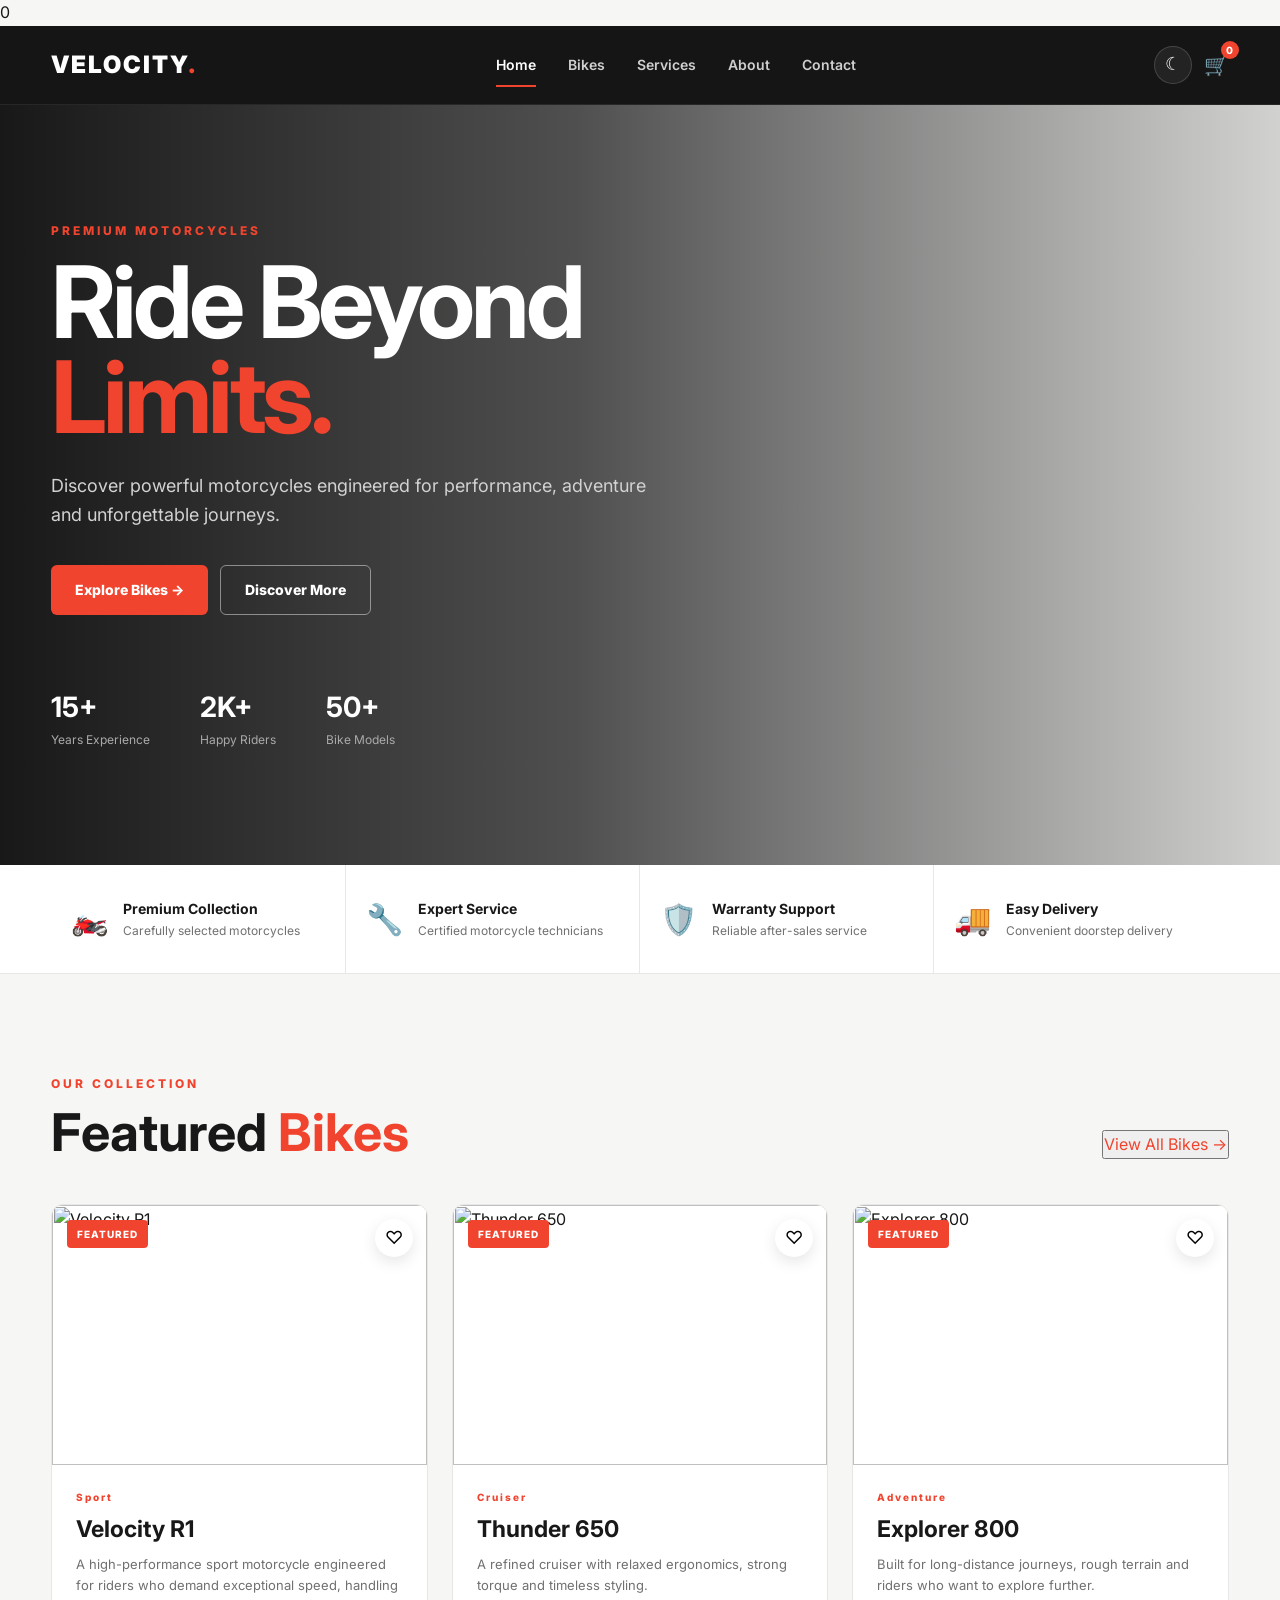
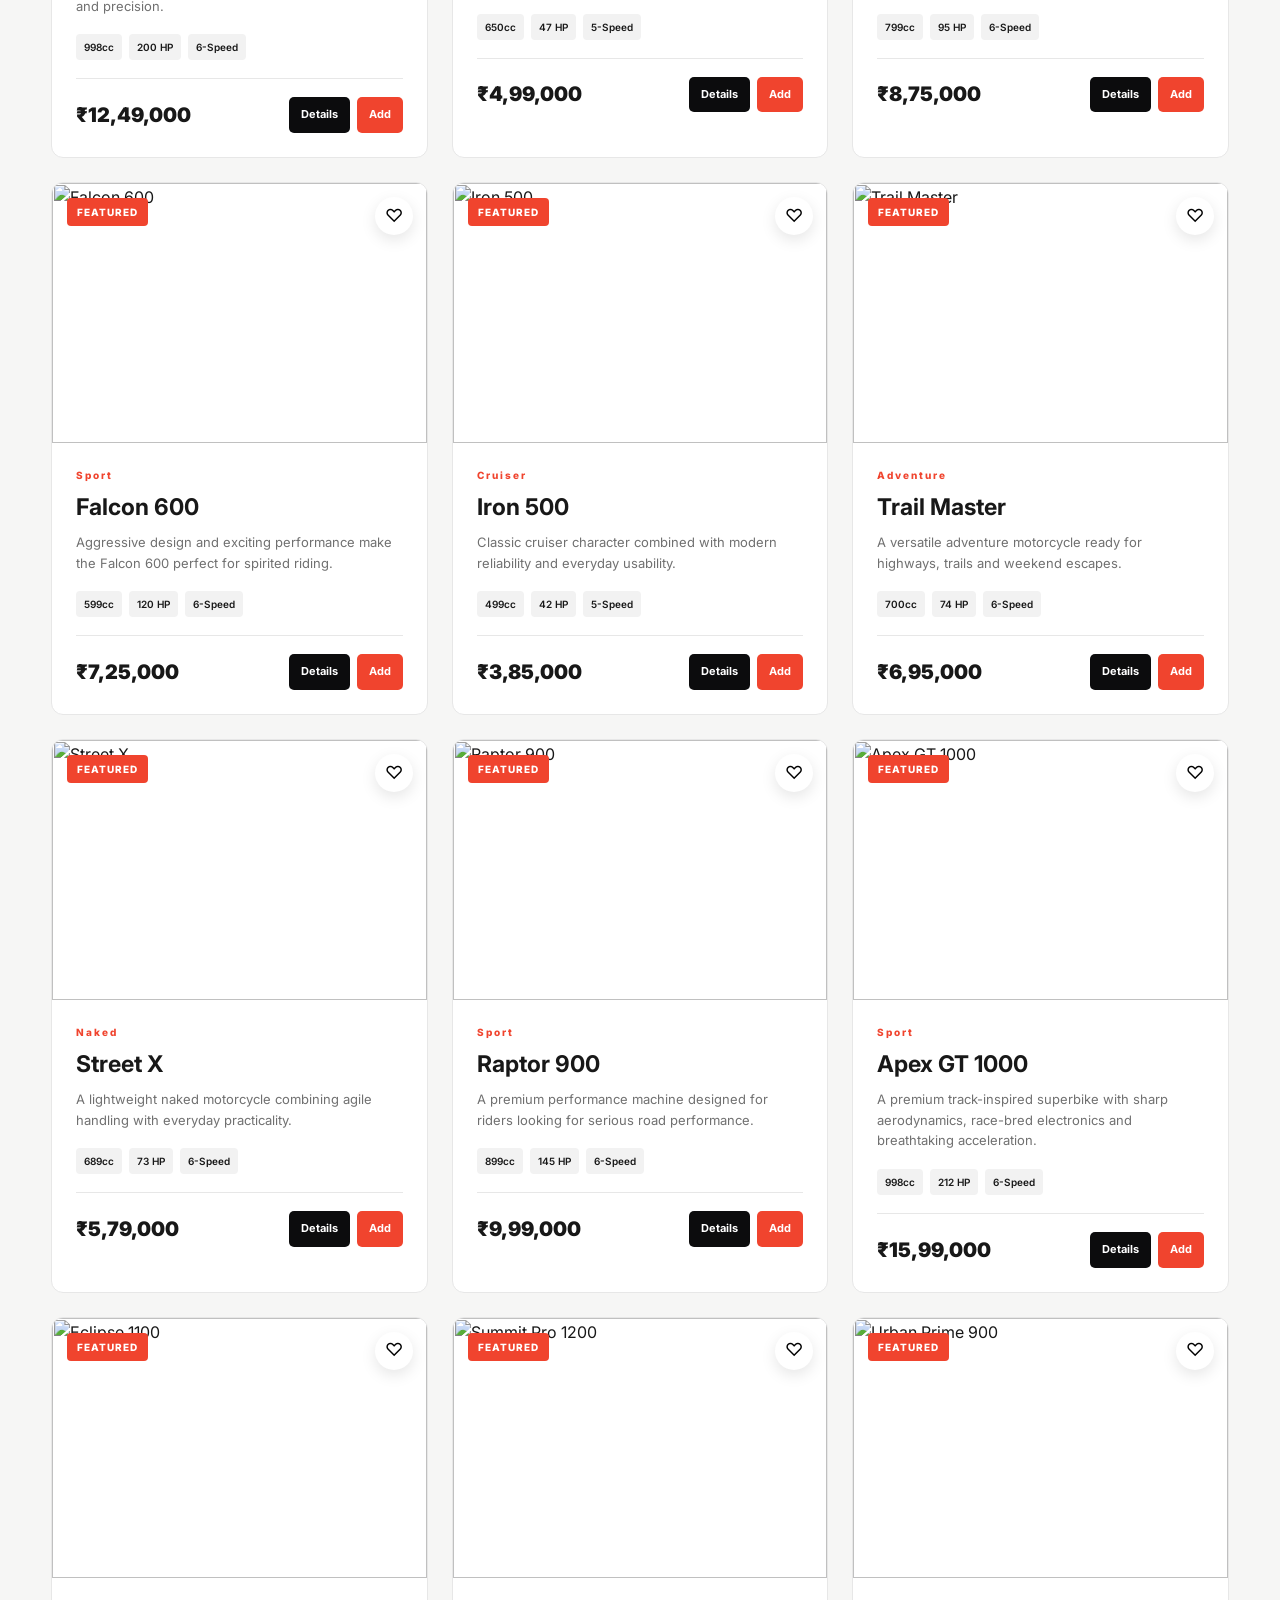
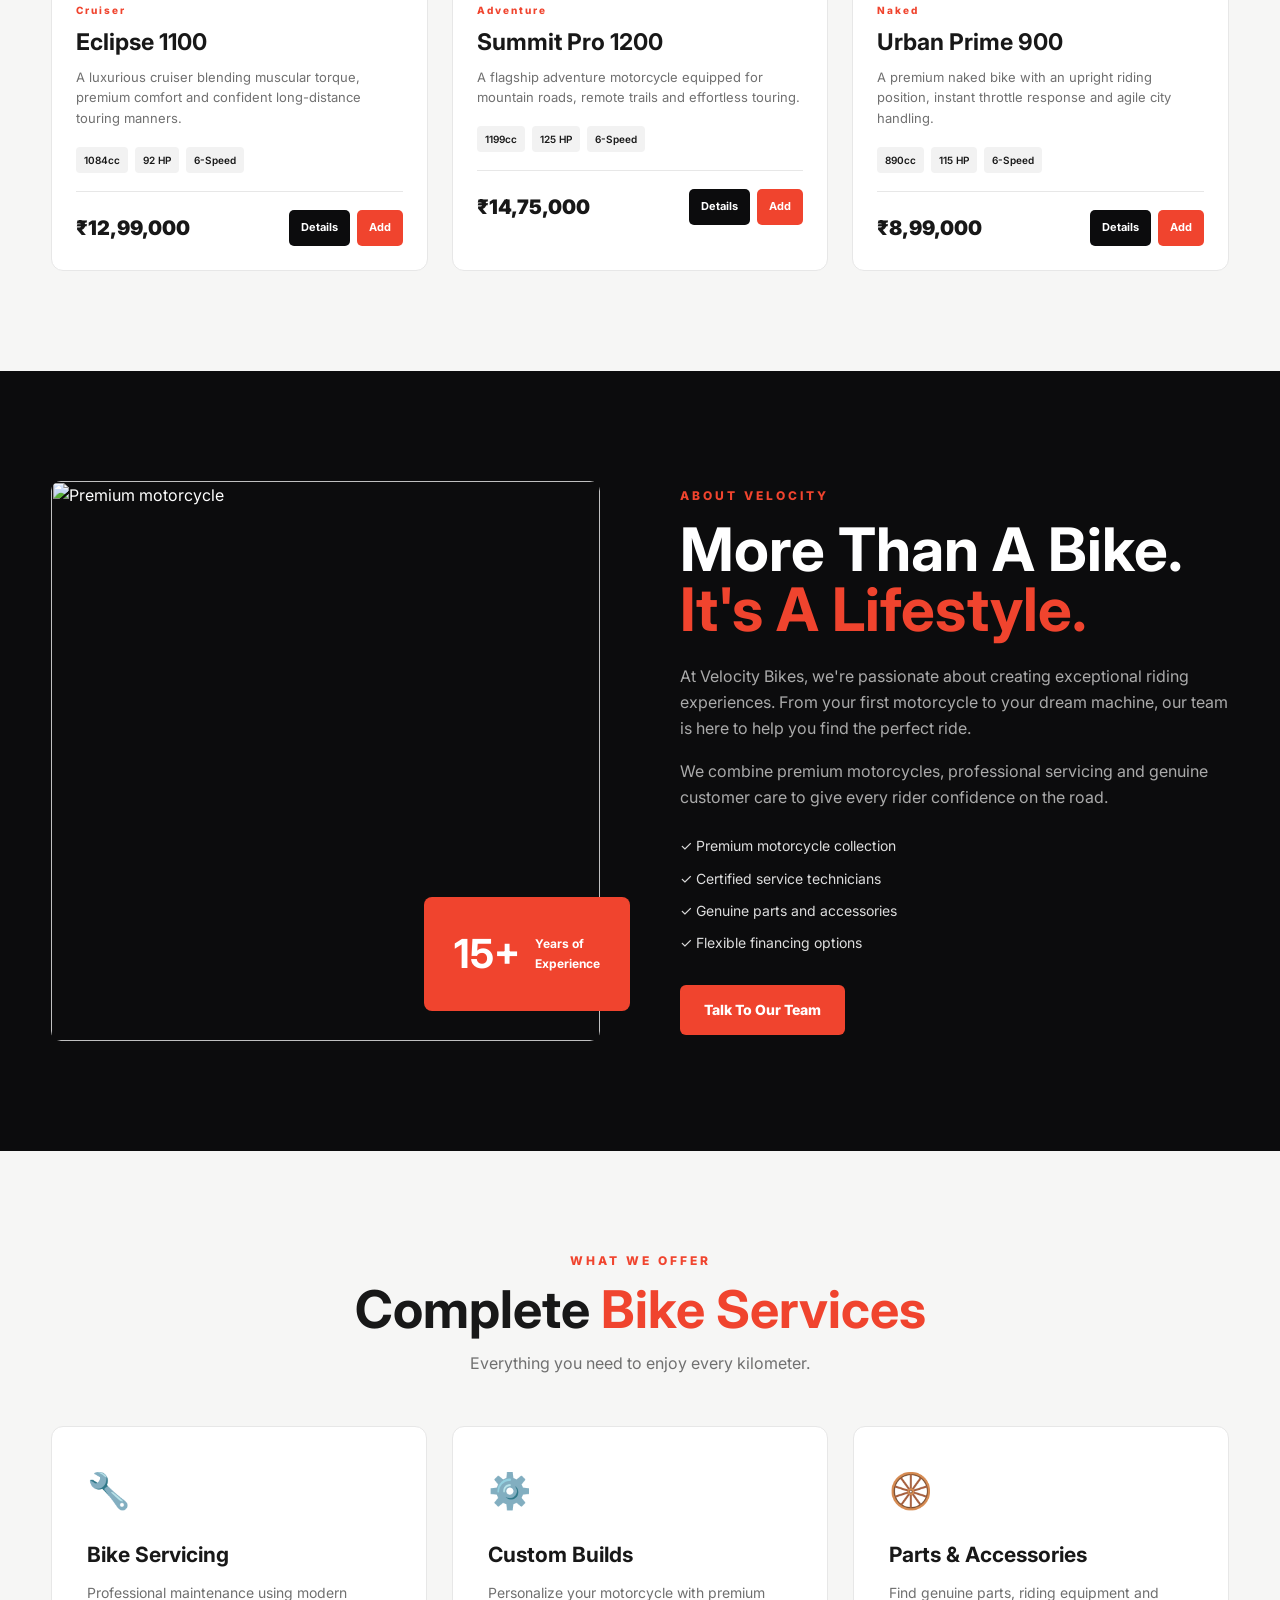
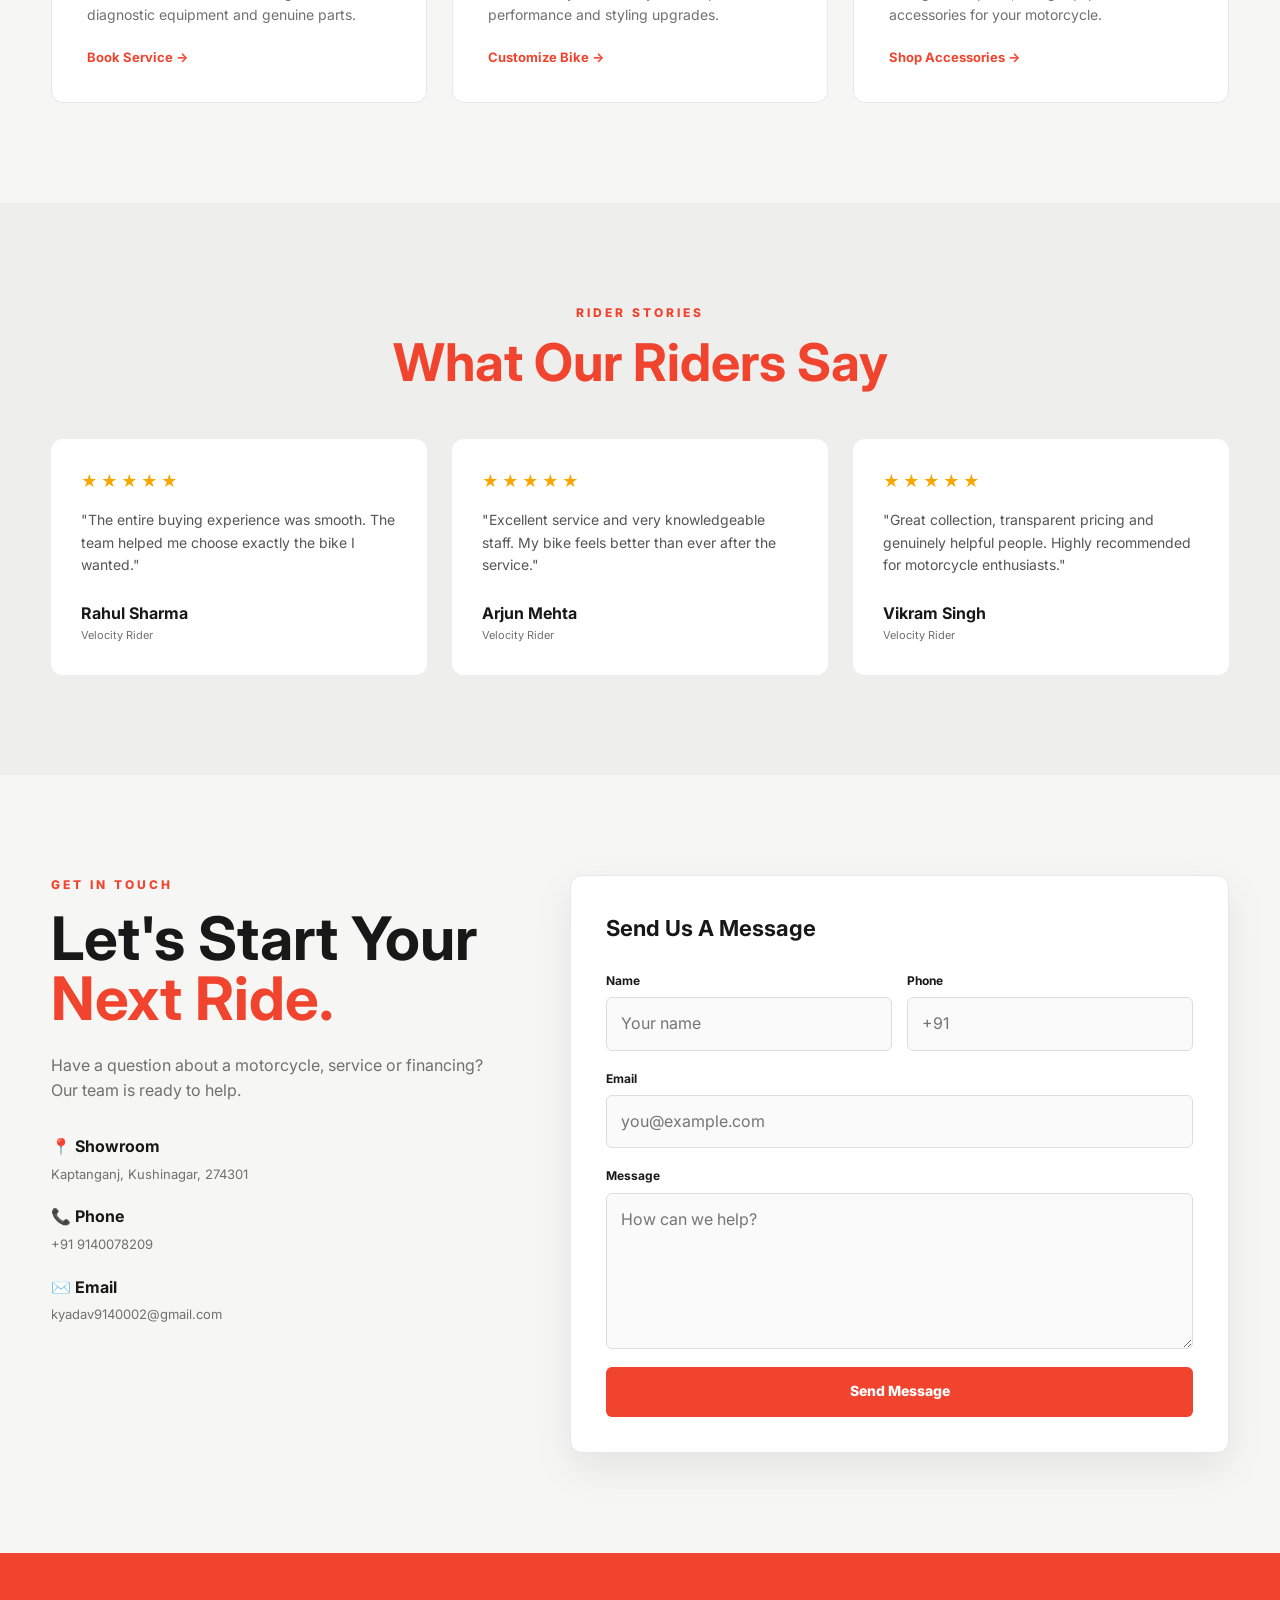
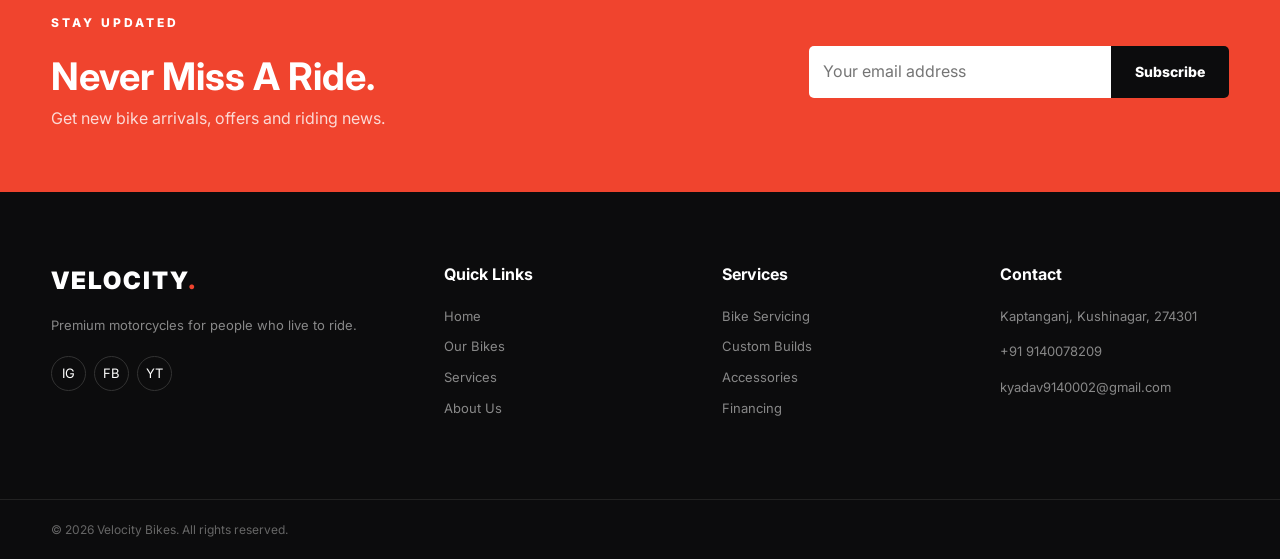
==== commit b8af9ca0: "same as usual!" ====
--- a/index.html
+++ b/index.html
@@ -47,6 +47,16 @@
         </nav>
 
         <div class="nav-actions">
+
+            <button
+                class="theme-toggle"
+                id="themeToggle"
+                type="button"
+                aria-label="Switch to dark mode"
+                title="Switch theme"
+            >
+                <span aria-hidden="true">☾</span>
+            </button>
 
             <button
                 class="icon-btn"
@@ -195,9 +205,9 @@
                 </h2>
             </div>
 
-            <a href="index.html#featured" class="text-link">
+            <button class="text-link view-all-button" id="viewAllBikes" type="button">
                 View All Bikes →
-            </a>
+            </button>
 
         </div>
 
--- a/style.css
+++ b/style.css
@@ -17,6 +17,15 @@
     --container: 1200px;
     --radius: 12px;
     --shadow: 0 15px 40px rgba(0, 0, 0, .08);
+}
+
+body.dark-mode {
+    --light: #101216;
+    --white: #f5f7fb;
+    --text: #f1f3f5;
+    --muted: #adb4bf;
+    --border: #303640;
+    --shadow: 0 15px 40px rgba(0, 0, 0, .3);
 }
 
 
@@ -231,6 +240,24 @@
     gap: 12px;
 }
 
+.theme-toggle {
+    width: 38px;
+    height: 38px;
+    display: grid;
+    place-items: center;
+    border: 1px solid rgba(255,255,255,.16);
+    border-radius: 50%;
+    background: rgba(255,255,255,.06);
+    color: white;
+    font-size: 18px;
+    transition: .25s;
+}
+
+.theme-toggle:hover {
+    background: var(--primary);
+    transform: translateY(-2px);
+}
+
 .icon-btn,
 .menu-button {
     border: 0;
@@ -583,6 +610,79 @@
     transition: .25s;
 }
 
+.view-all-button {
+    cursor: pointer;
+    font: inherit;
+}
+
+body.dark-mode .feature-strip,
+body.dark-mode .bike-card,
+body.dark-mode .service-card,
+body.dark-mode .testimonial,
+body.dark-mode .contact-form,
+body.dark-mode .search-box,
+body.dark-mode .catalog-toolbar select,
+body.dark-mode .newsletter {
+    background: #191d24;
+    color: var(--text);
+    border-color: var(--border);
+}
+
+body.dark-mode .about-section,
+body.dark-mode .contact-section,
+body.dark-mode .section,
+body.dark-mode .catalog-section {
+    background: #101216;
+}
+
+body.dark-mode .bike-description,
+body.dark-mode .feature-item p,
+body.dark-mode .service-card p,
+body.dark-mode .testimonial p,
+body.dark-mode .contact-info p,
+body.dark-mode .newsletter p {
+    color: var(--muted);
+}
+
+body.dark-mode .search-box input,
+body.dark-mode .catalog-toolbar select,
+body.dark-mode .contact-form input,
+body.dark-mode .contact-form textarea,
+body.dark-mode .newsletter-form input {
+    background: #11141a;
+    color: var(--text);
+    border-color: var(--border);
+}
+
+body.dark-mode .cart-drawer,
+body.dark-mode .modal-box {
+    background: #191d24;
+    color: var(--text);
+}
+
+body.dark-mode .close-button,
+body.dark-mode .modal-close {
+    color: var(--text);
+}
+
+body.dark-mode .wishlist,
+body.dark-mode .qty-btn {
+    background: #11141a;
+    color: var(--text);
+    border-color: var(--border);
+}
+
+body.dark-mode .bike-specs span {
+    background: #2a303a;
+    color: #f1f3f5;
+}
+
+body.dark-mode .cart-header,
+body.dark-mode .cart-footer,
+body.dark-mode .cart-item {
+    border-color: var(--border);
+}
+
 .wishlist:hover,
 .wishlist.active {
     color: var(--primary);
@@ -806,6 +906,10 @@
     background: #eeeeec;
 }
 
+.testimonial-section .center-heading h2 {
+    color: var(--primary);
+}
+
 .testimonial-grid {
     display: grid;
     grid-template-columns: repeat(3, 1fr);
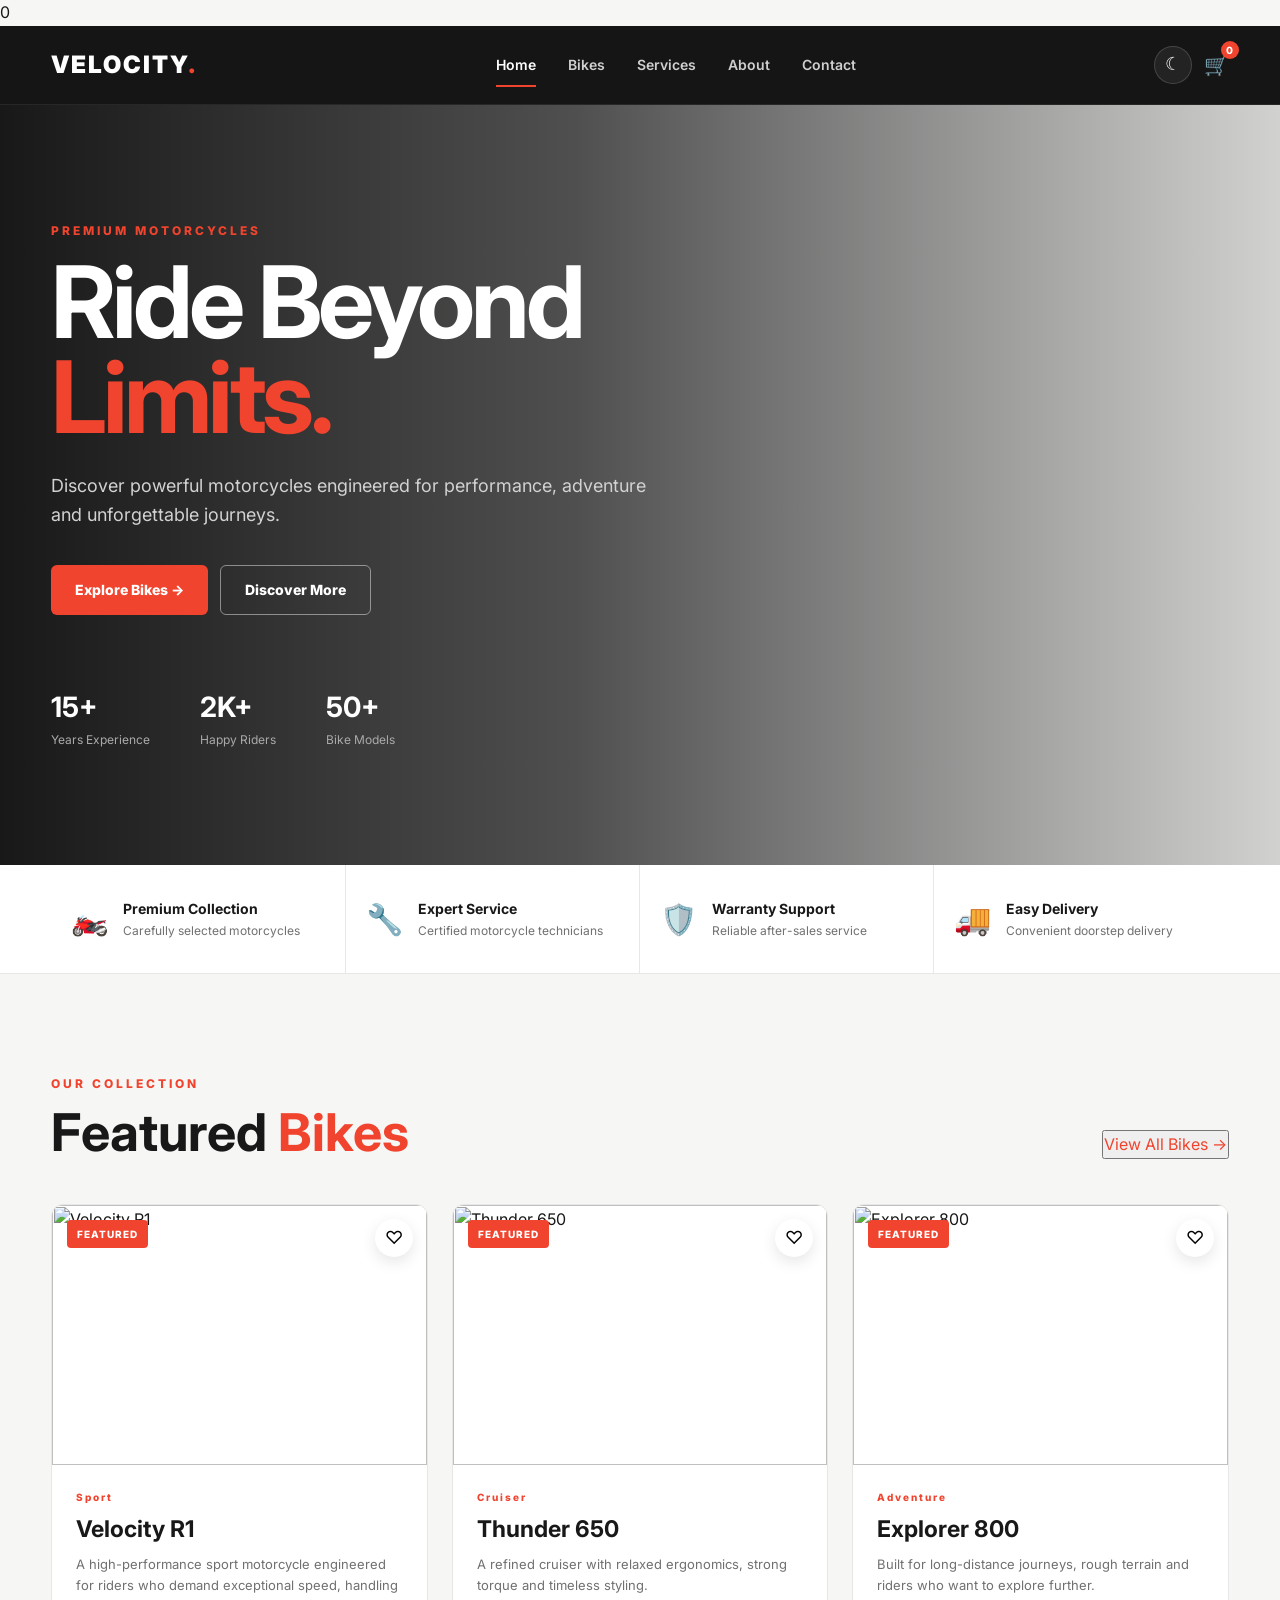
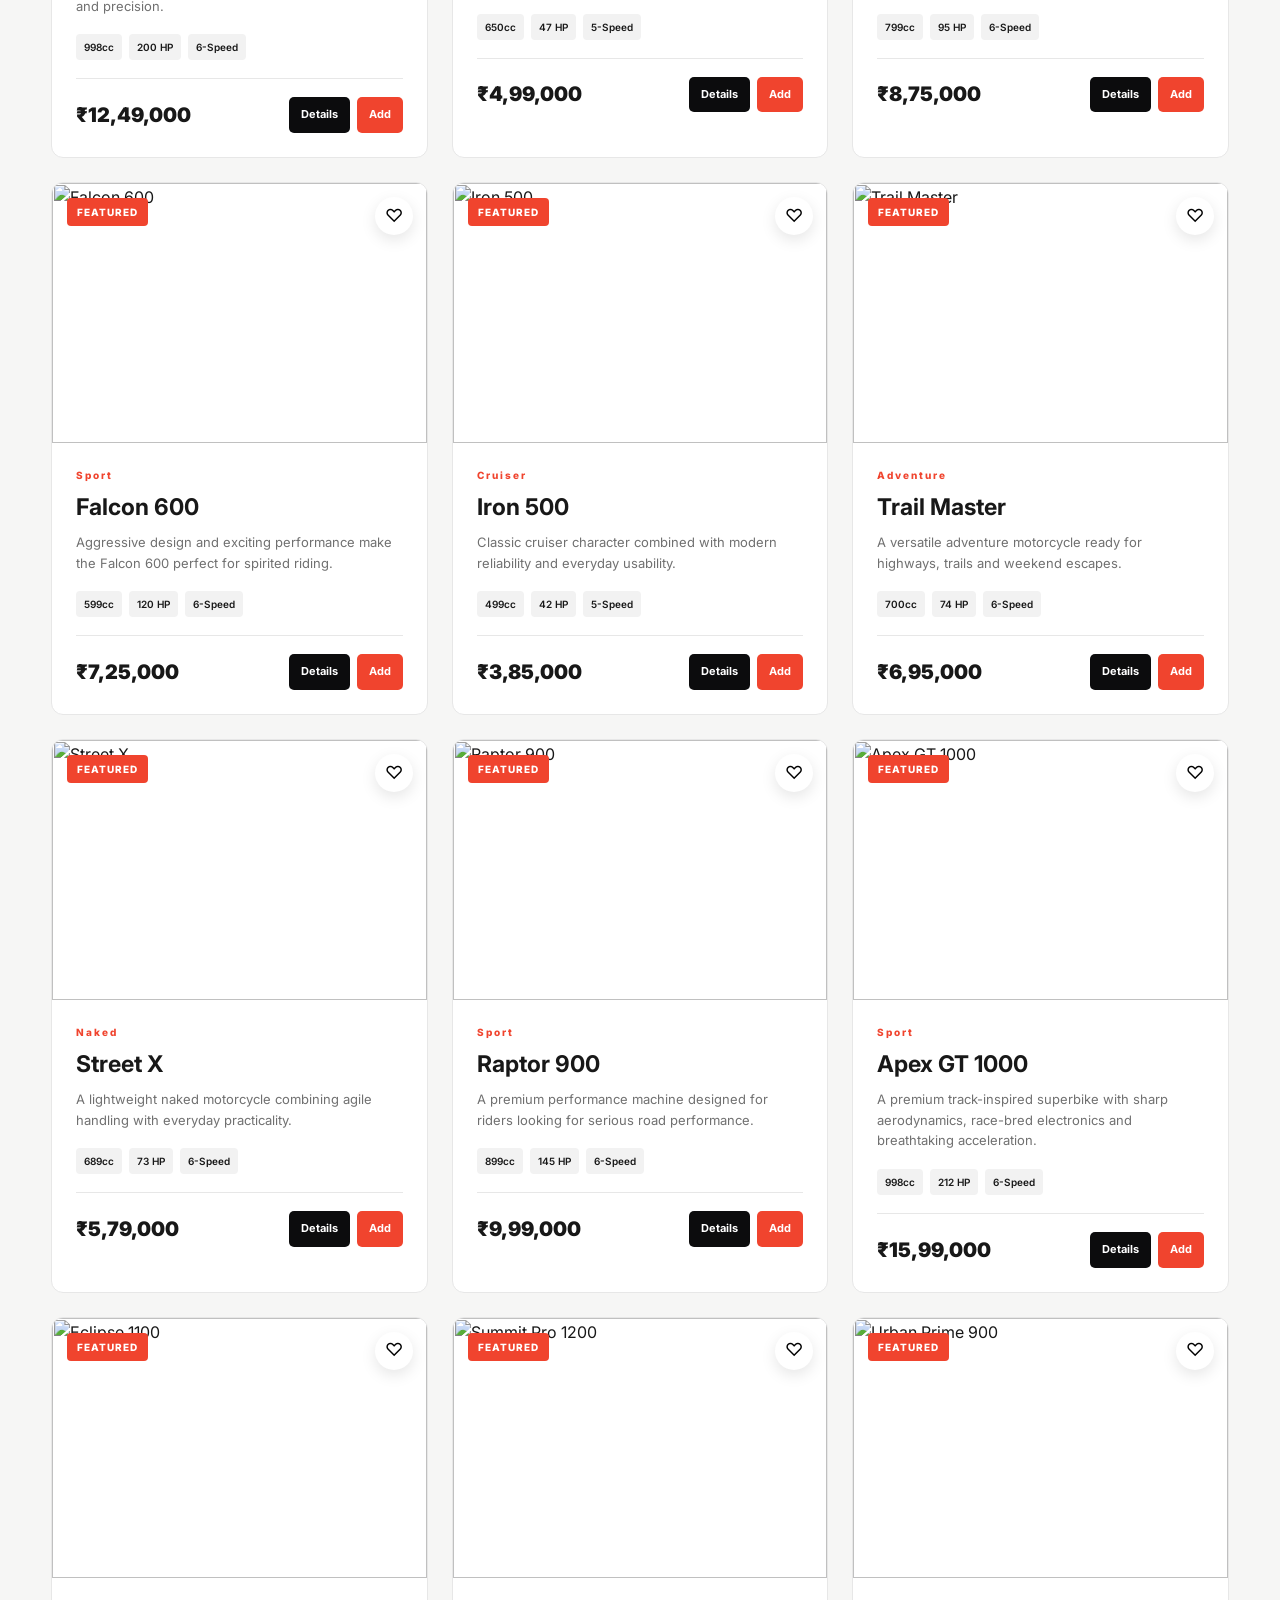
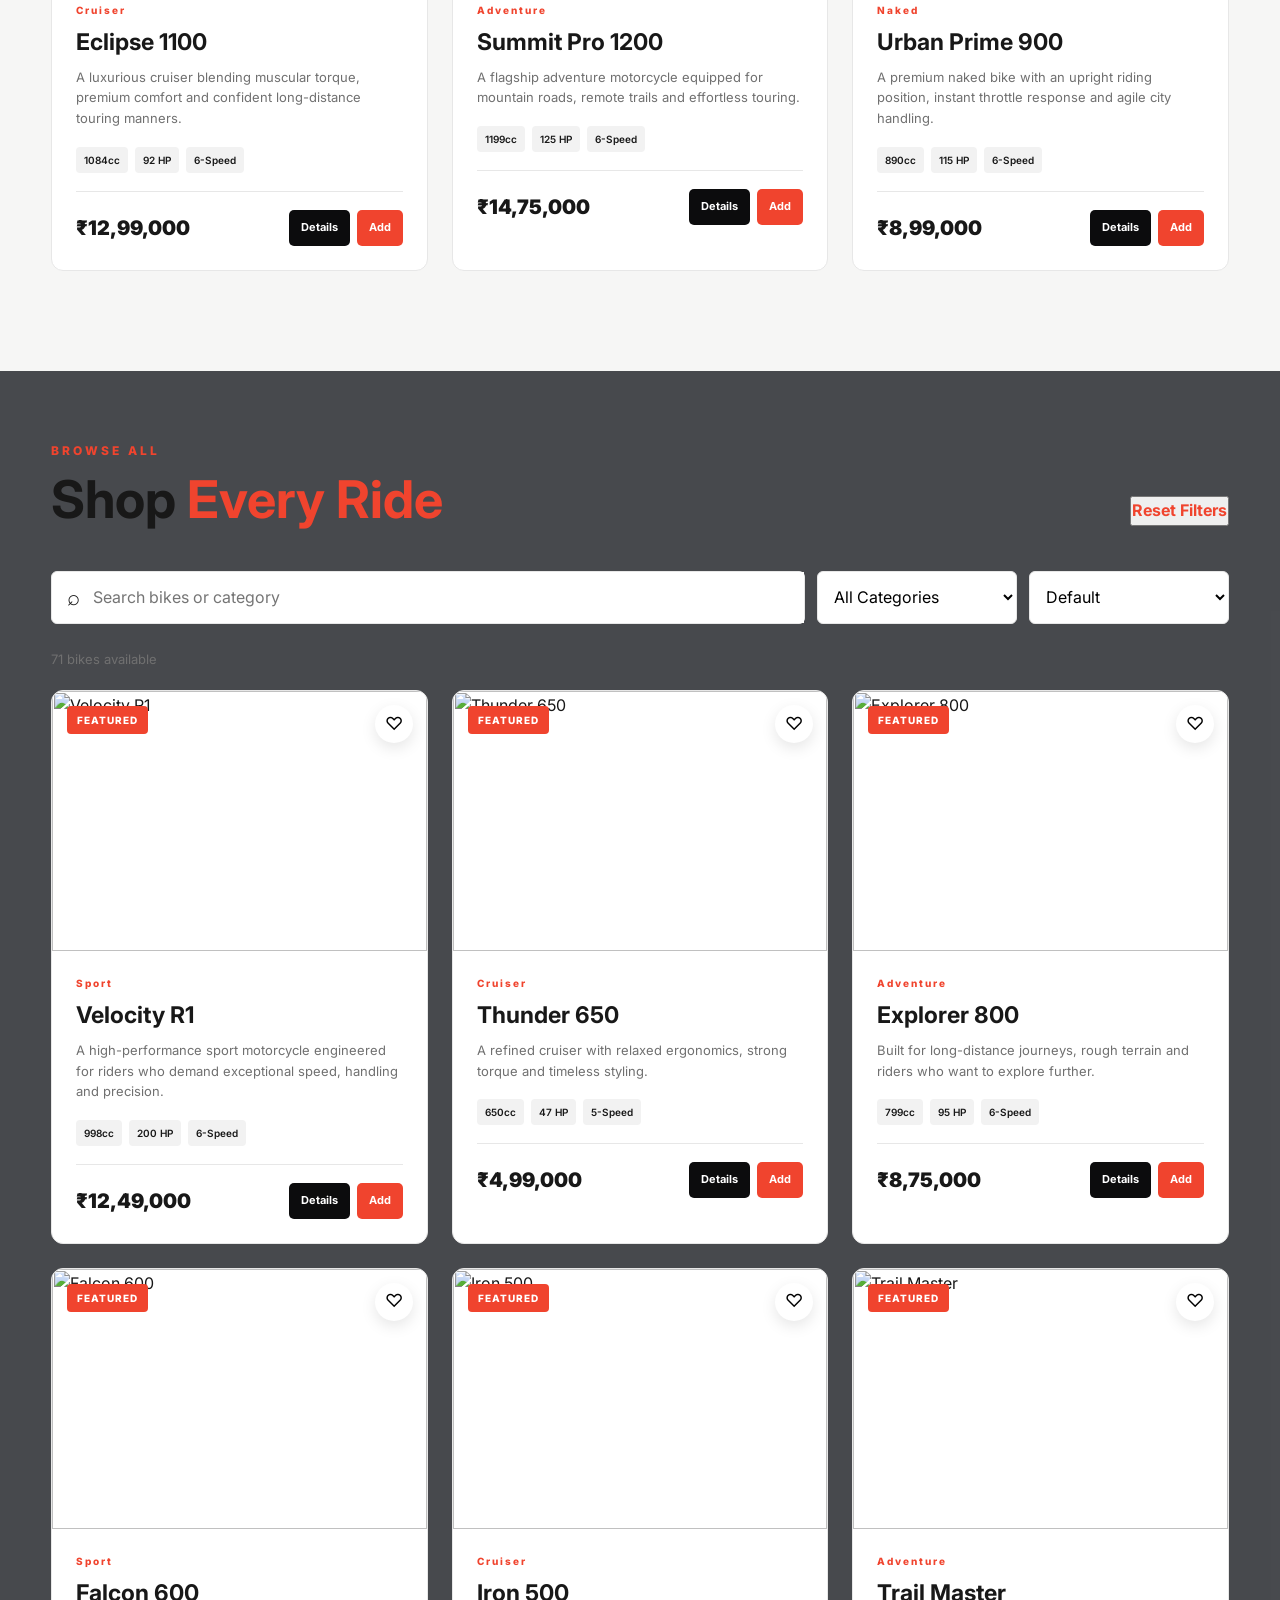
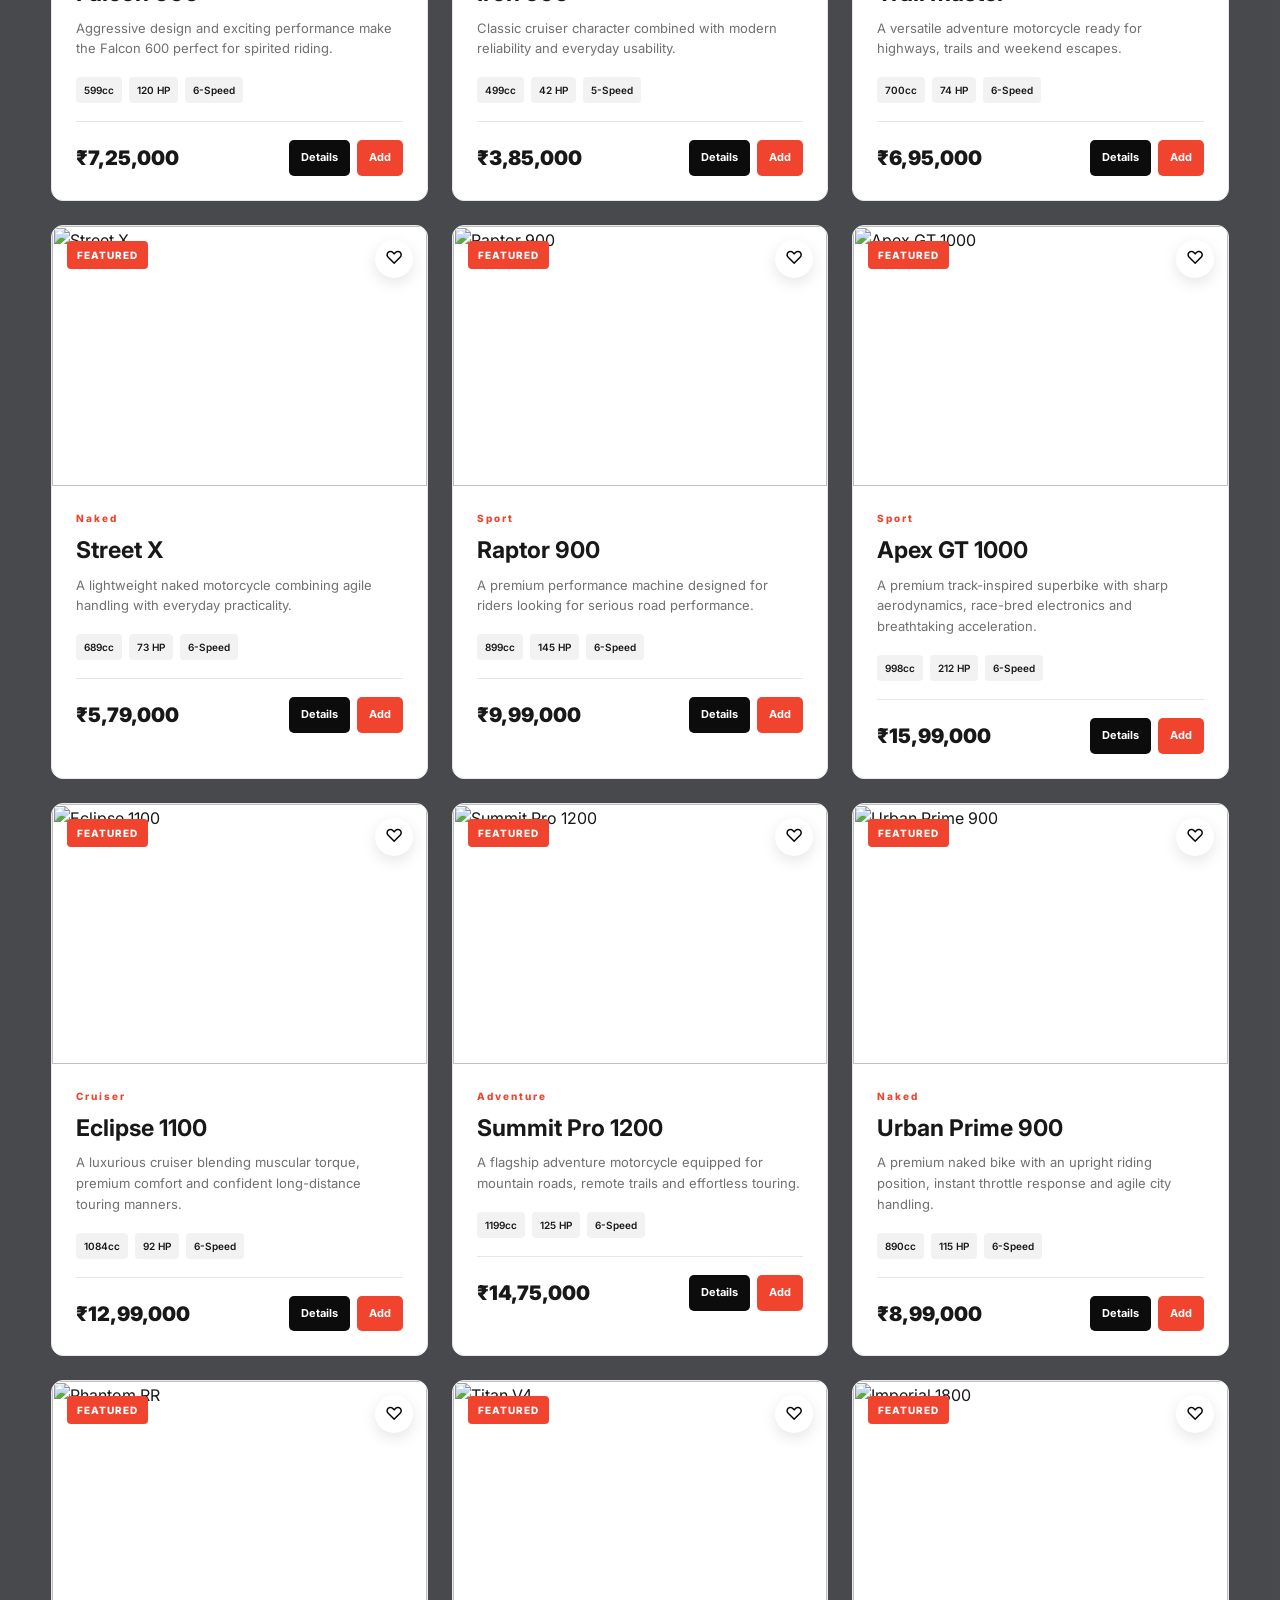
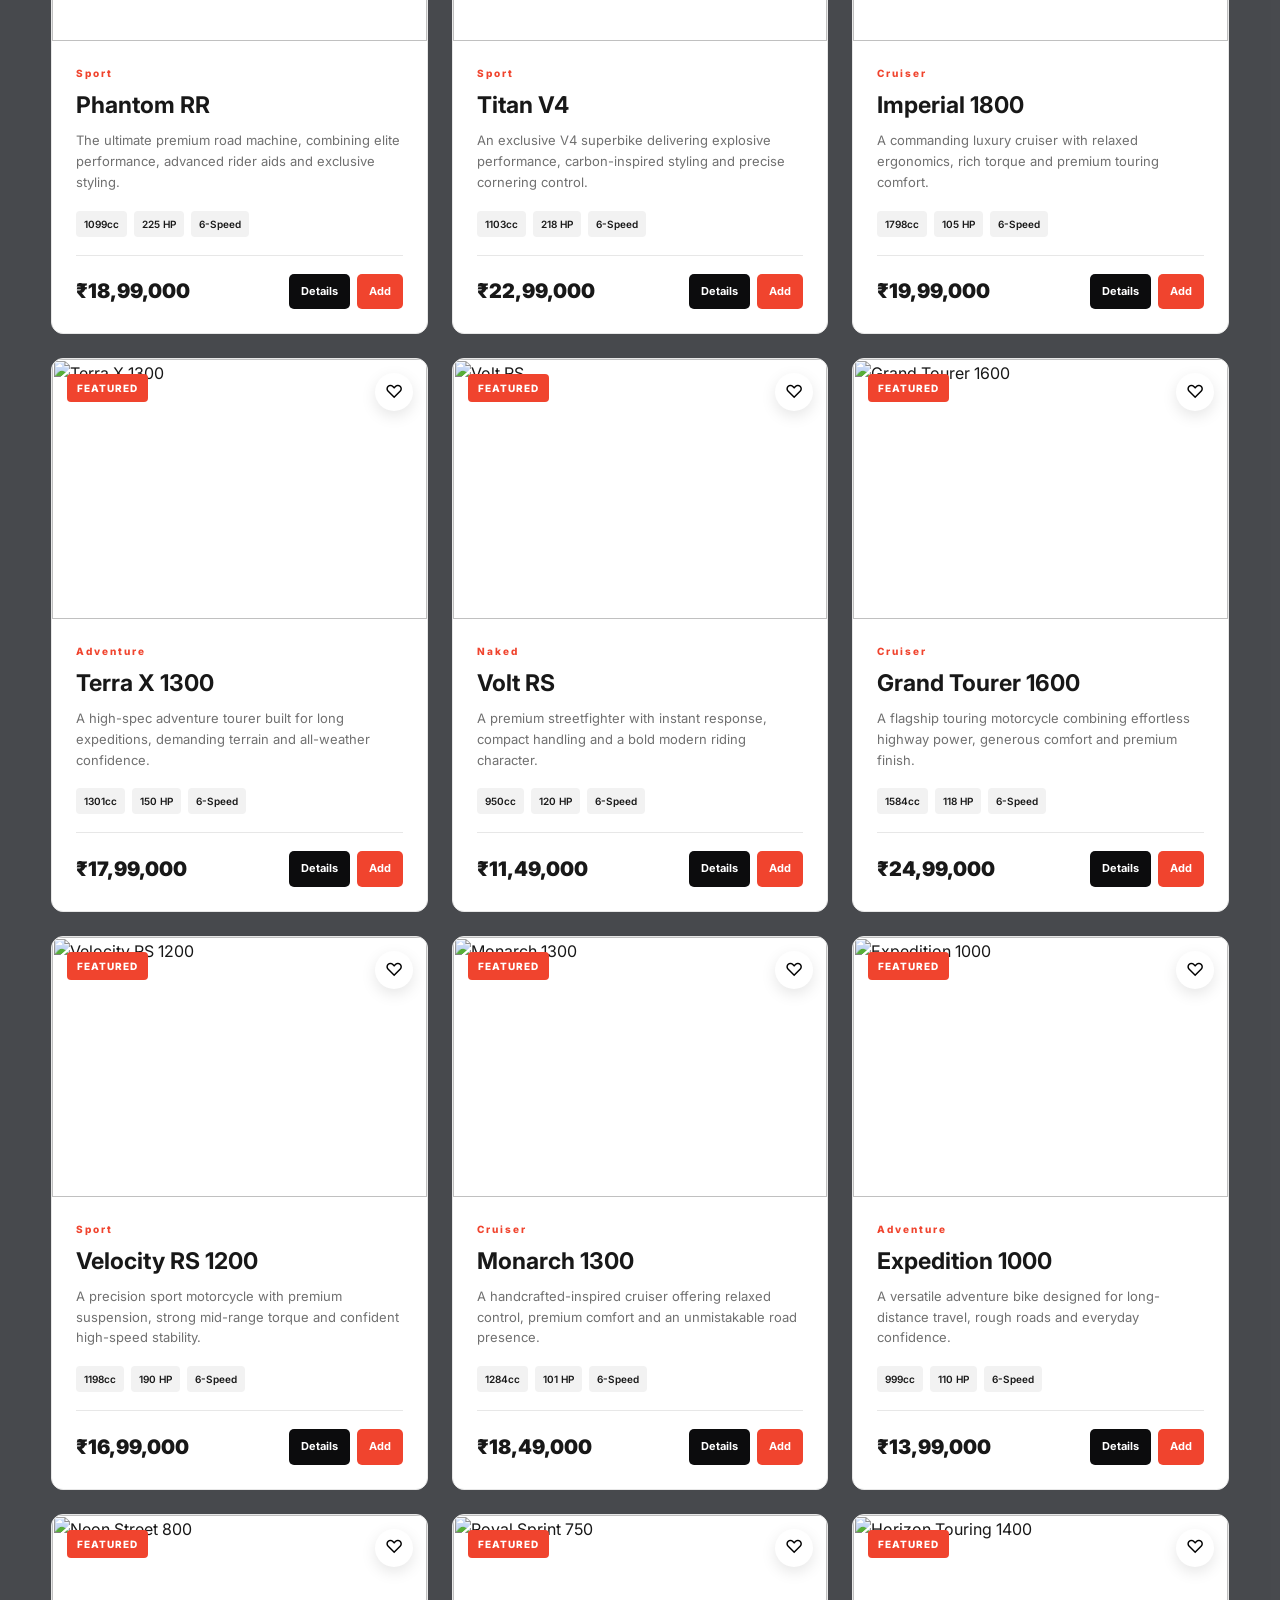
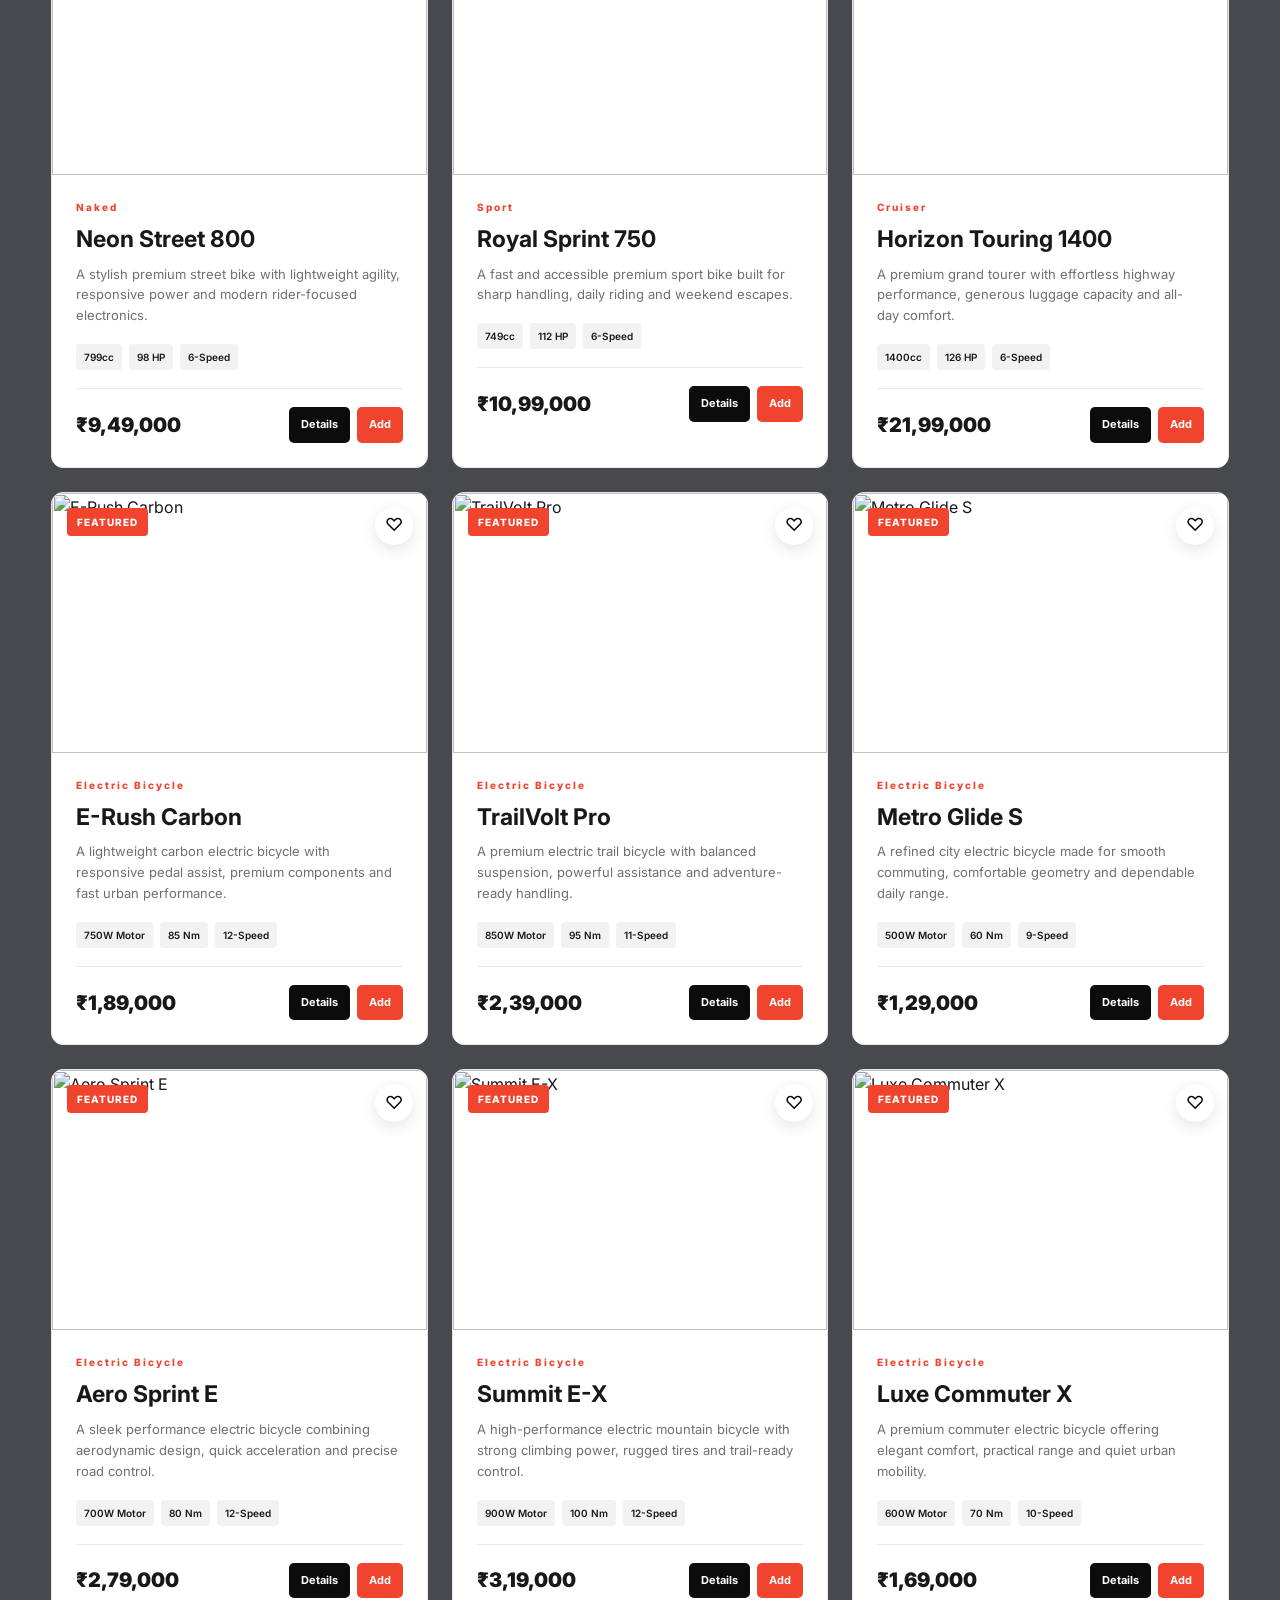
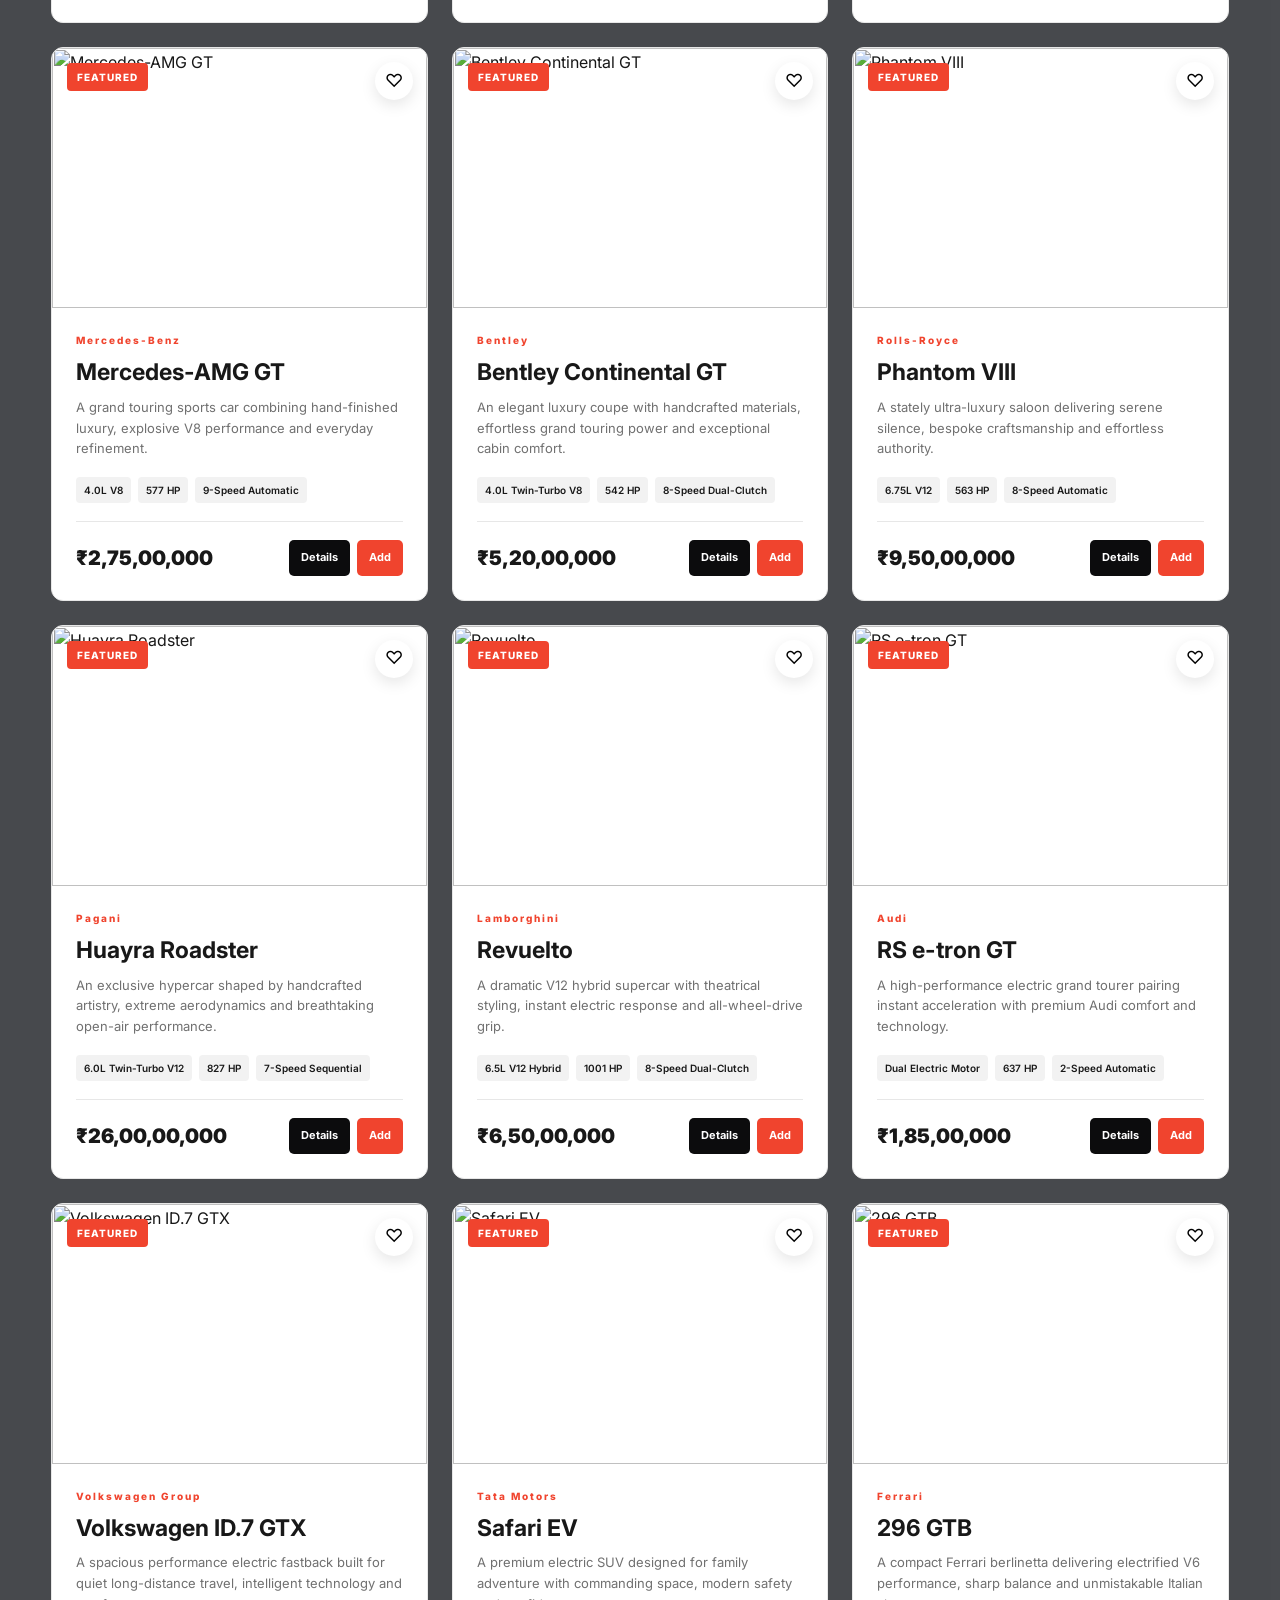
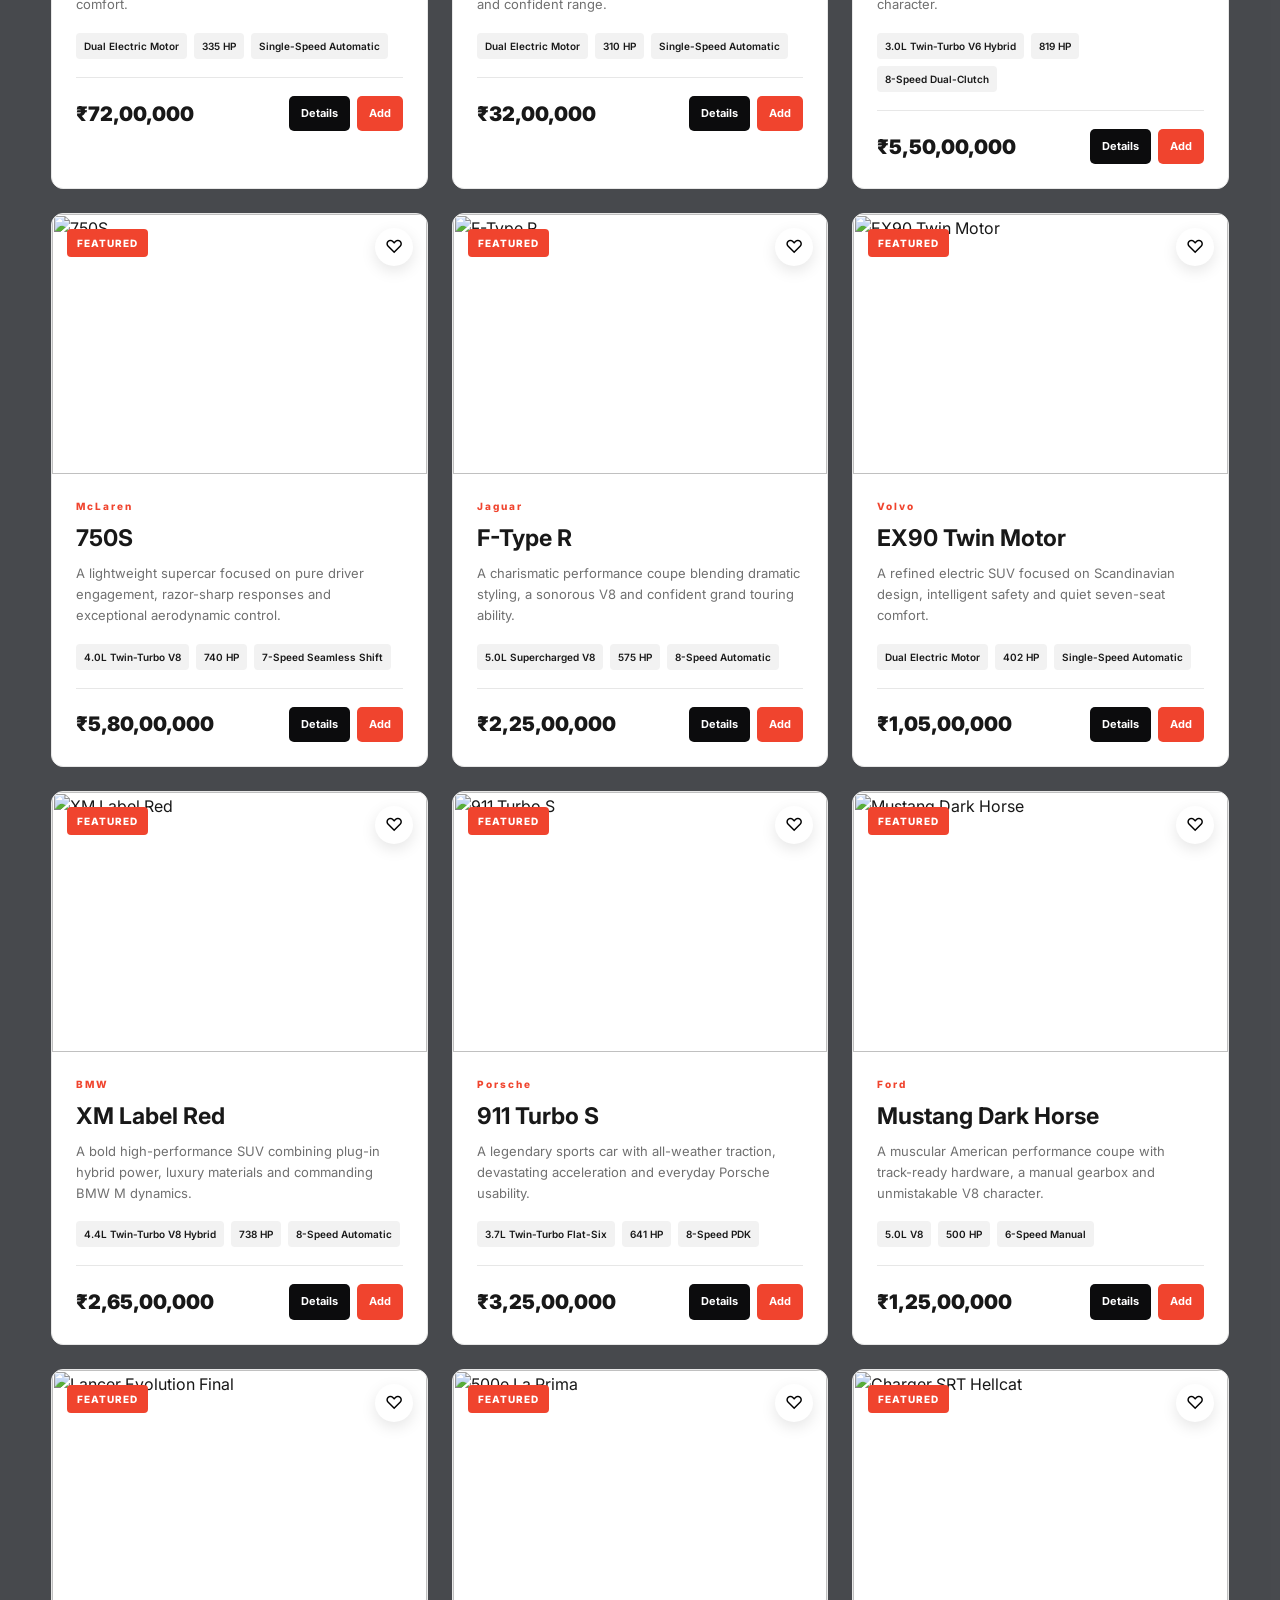
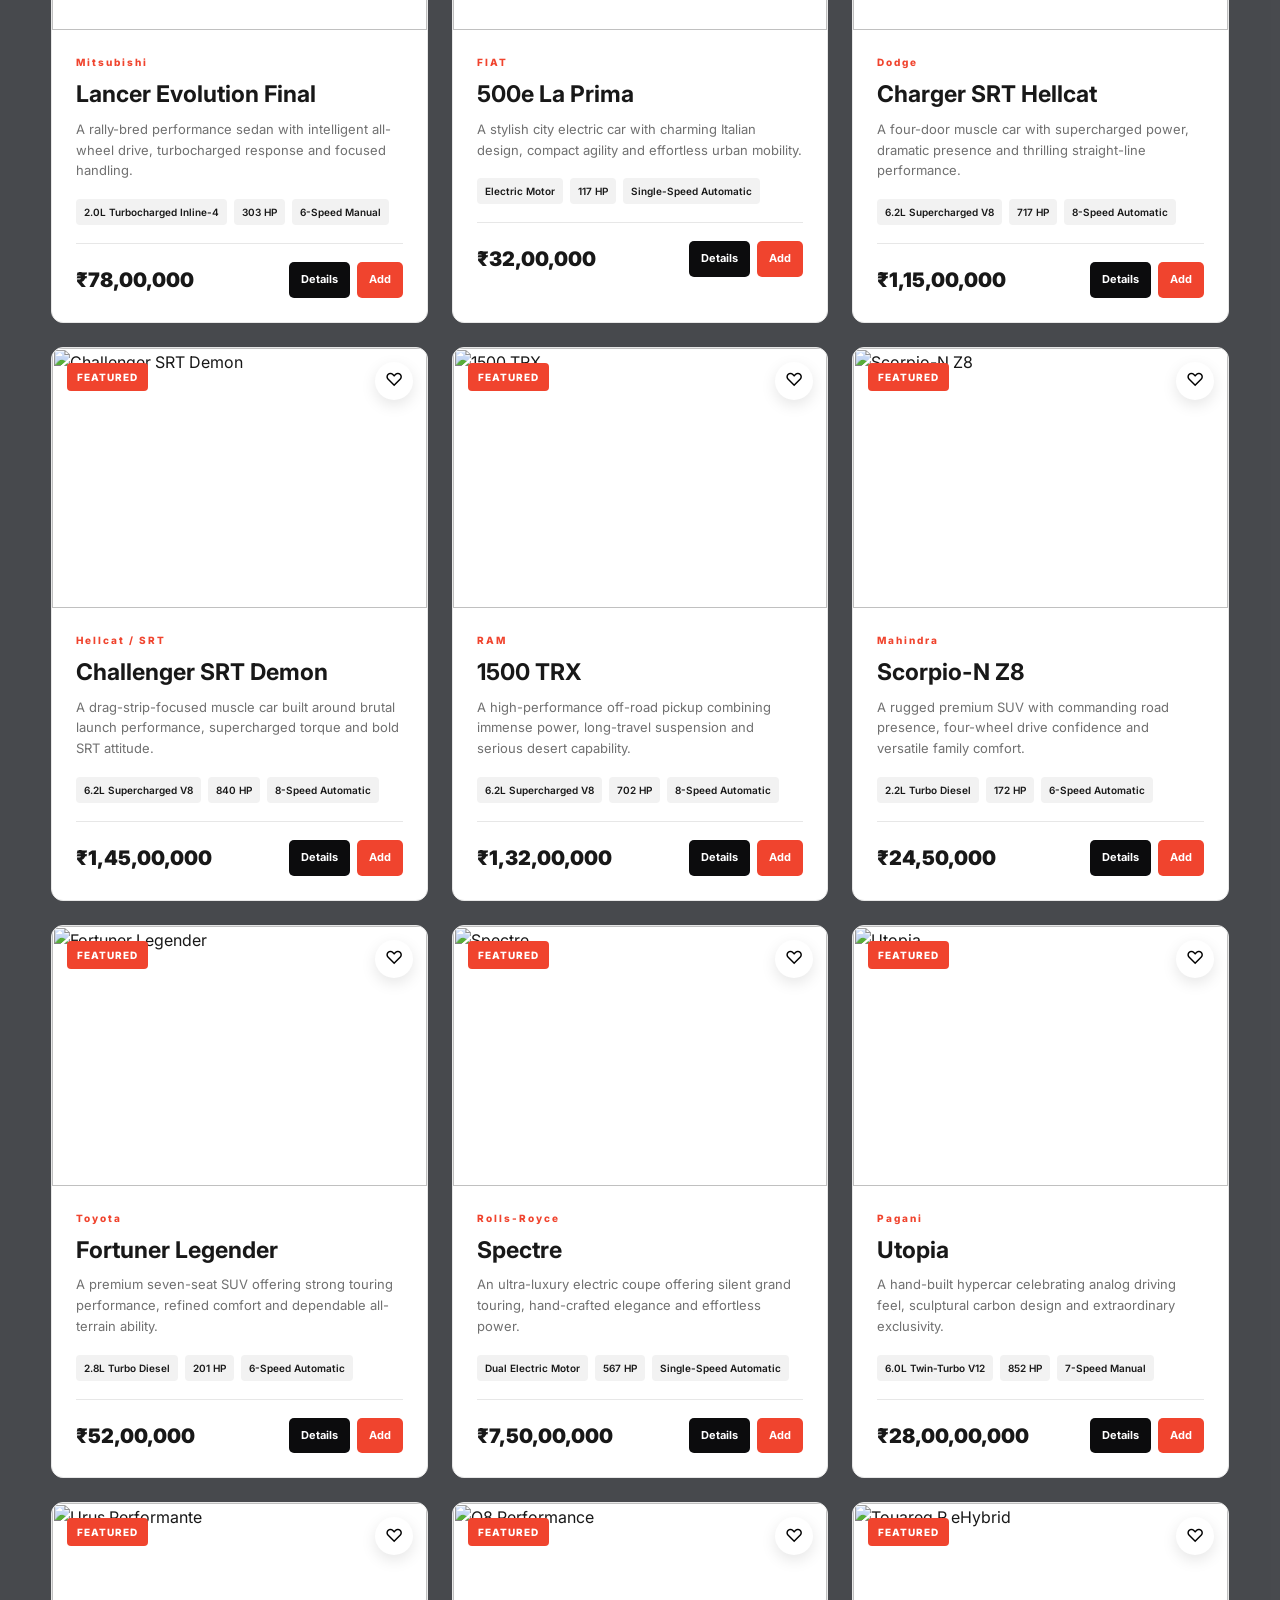
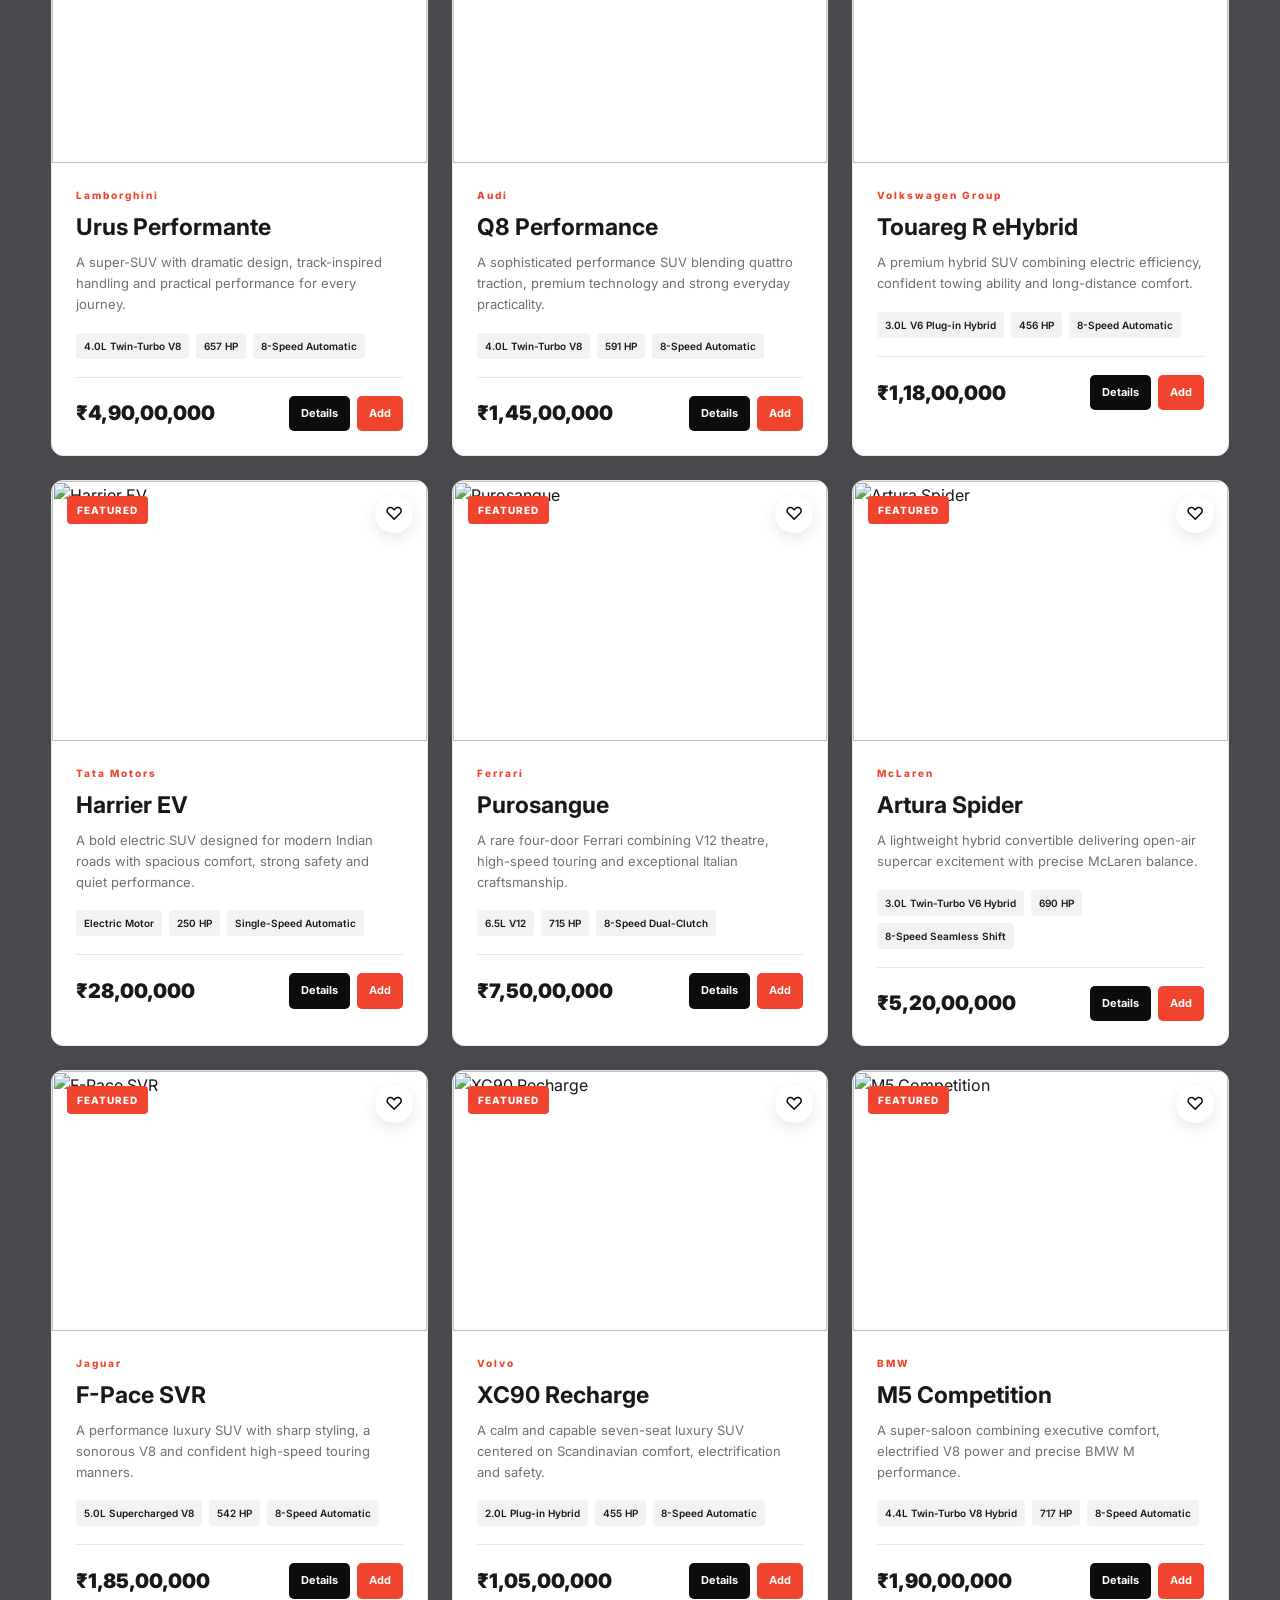
==== commit 51f672a9: "Some change in yesterday's code !" ====
--- a/index.html
+++ b/index.html
@@ -223,6 +223,74 @@
 </section>
 
 
+<!-- ================= CATALOG ================= -->
+
+<section class="catalog-section" id="catalog">
+
+    <div class="container">
+
+        <div class="section-heading">
+
+            <div>
+                <span class="eyebrow">BROWSE ALL</span>
+                <h2>
+                    Shop <span>Every Ride</span>
+                </h2>
+            </div>
+
+            <button class="text-link" id="resetFilters" type="button">
+                Reset Filters
+            </button>
+
+        </div>
+
+        <div class="catalog-toolbar">
+
+            <label class="search-box" aria-label="Search bikes">
+                <span>⌕</span>
+                <input
+                    type="search"
+                    id="bikeSearch"
+                    placeholder="Search bikes or category"
+                >
+            </label>
+
+            <select id="categoryFilter" aria-label="Filter by category">
+                <option value="all">All Categories</option>
+                <option value="sport">Sport</option>
+                <option value="cruiser">Cruiser</option>
+                <option value="adventure">Adventure</option>
+                <option value="naked">Naked</option>
+                <option value="bicycle">Electric Bicycle</option>
+                <option value="car">Car</option>
+            </select>
+
+            <select id="priceSort" aria-label="Sort by price">
+                <option value="default">Default</option>
+                <option value="low">Price: Low to High</option>
+                <option value="high">Price: High to Low</option>
+                <option value="name">Name</option>
+            </select>
+
+        </div>
+
+        <div class="catalog-count">
+            <span id="bikeCount">0</span> bikes available
+        </div>
+
+        <div class="bike-grid" id="allBikes"></div>
+
+        <div class="no-results" id="noResults">
+            <div>🔎</div>
+            <h3>No rides match your search.</h3>
+            <p>Try another model name or category.</p>
+        </div>
+
+    </div>
+
+</section>
+
+
 <!-- ================= ABOUT ================= -->
 
 <section class="about-section" id="about">
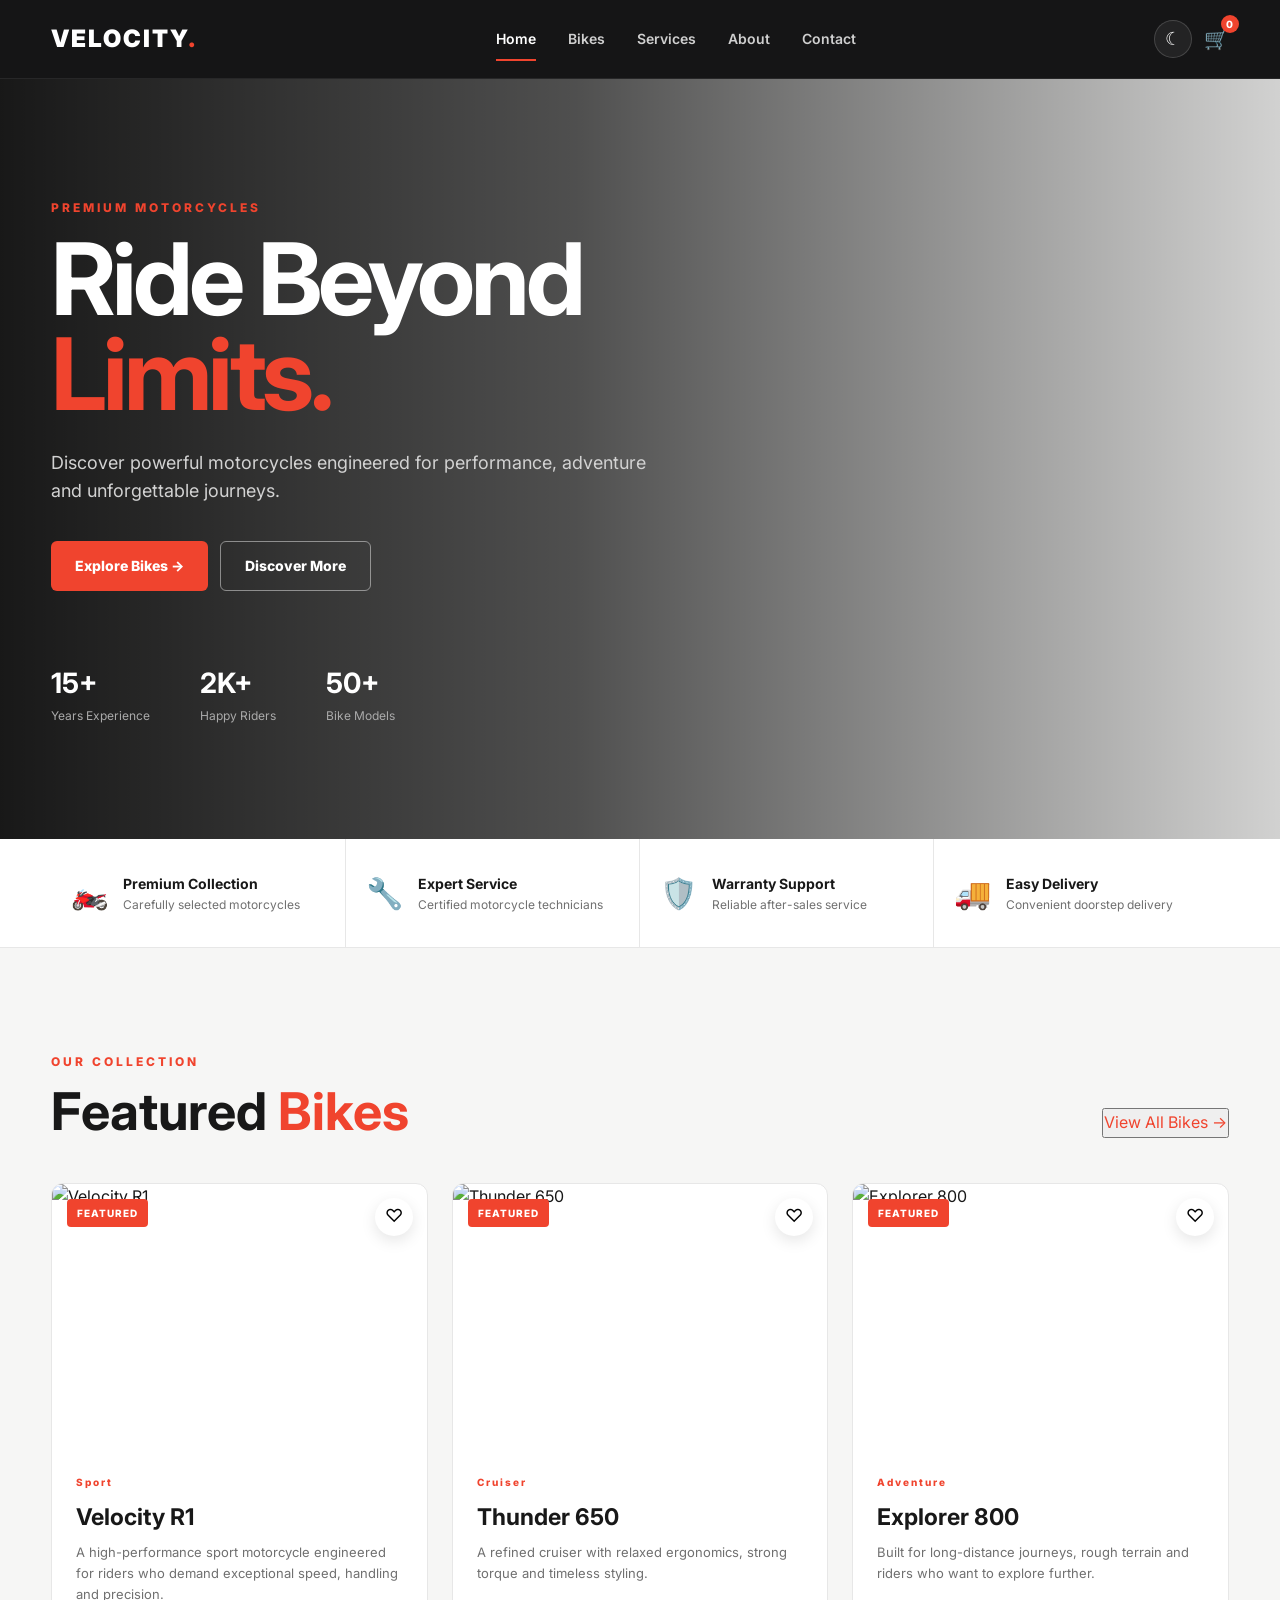
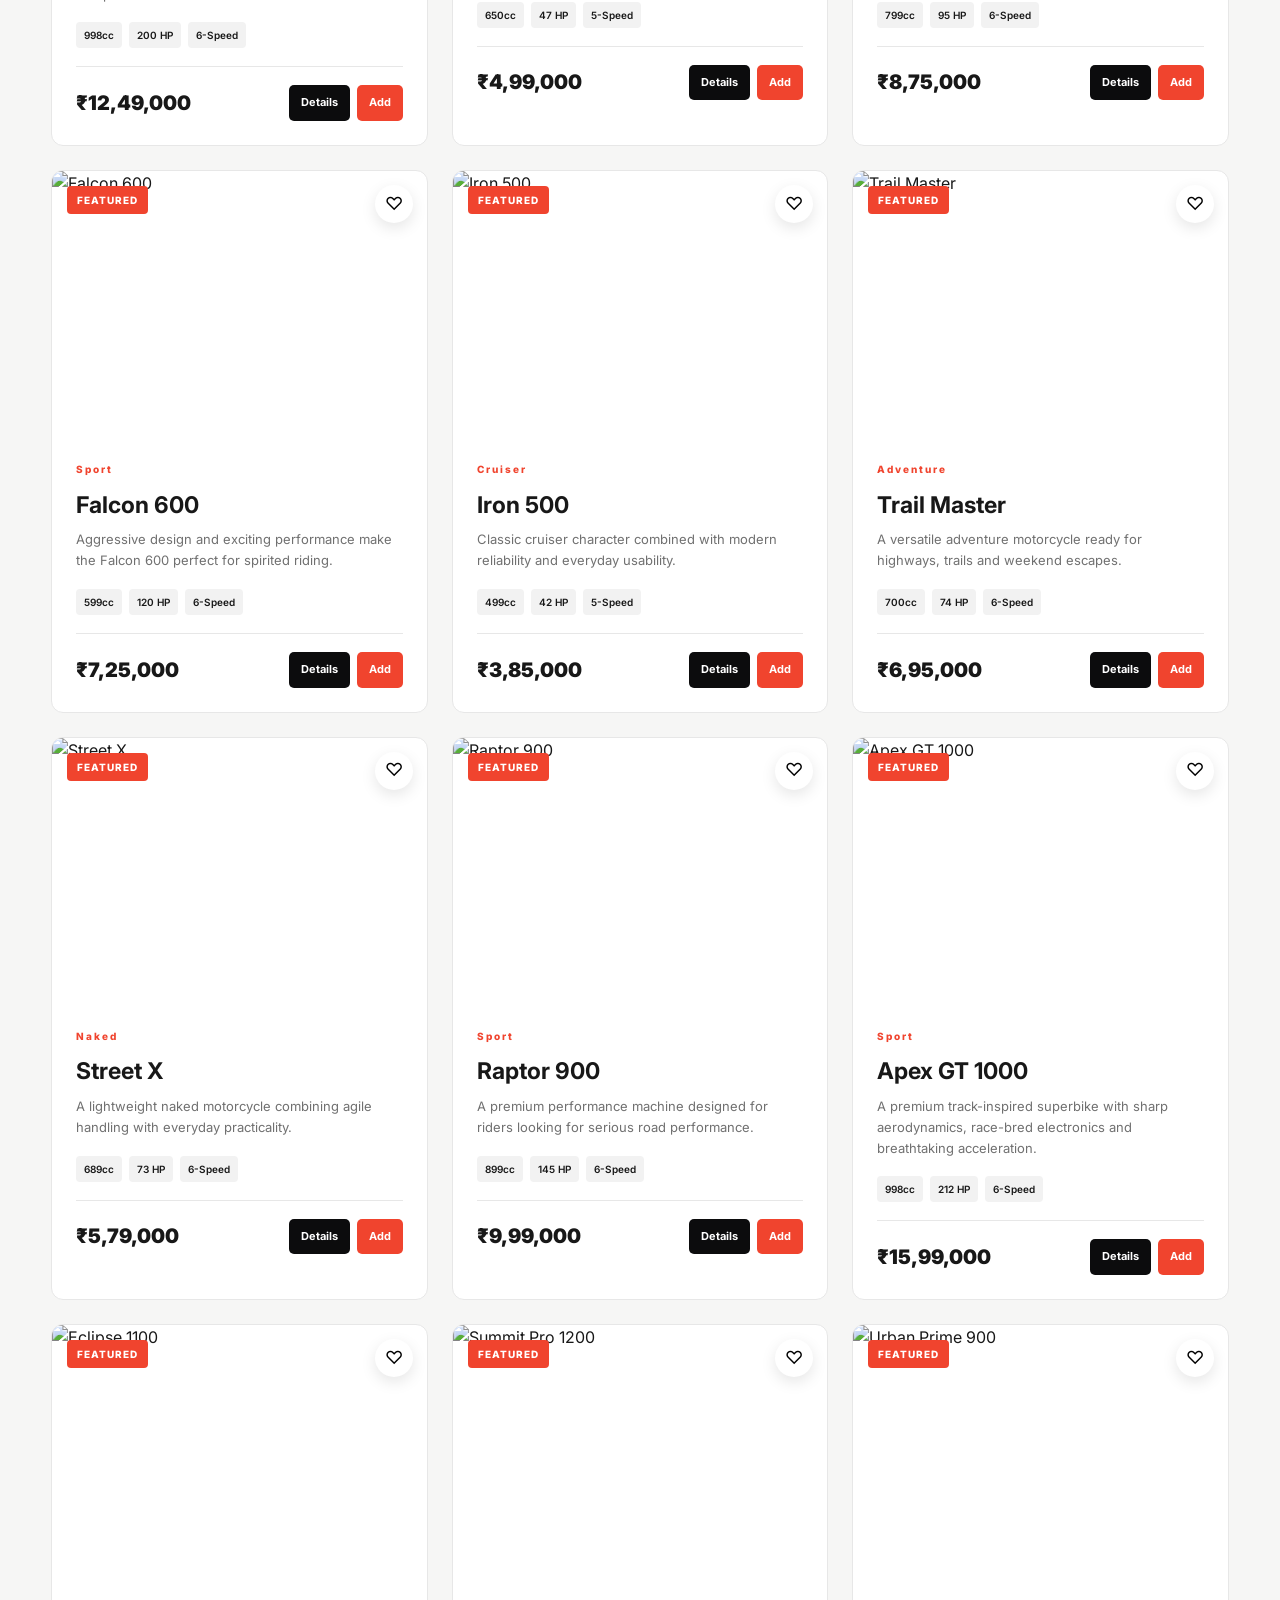
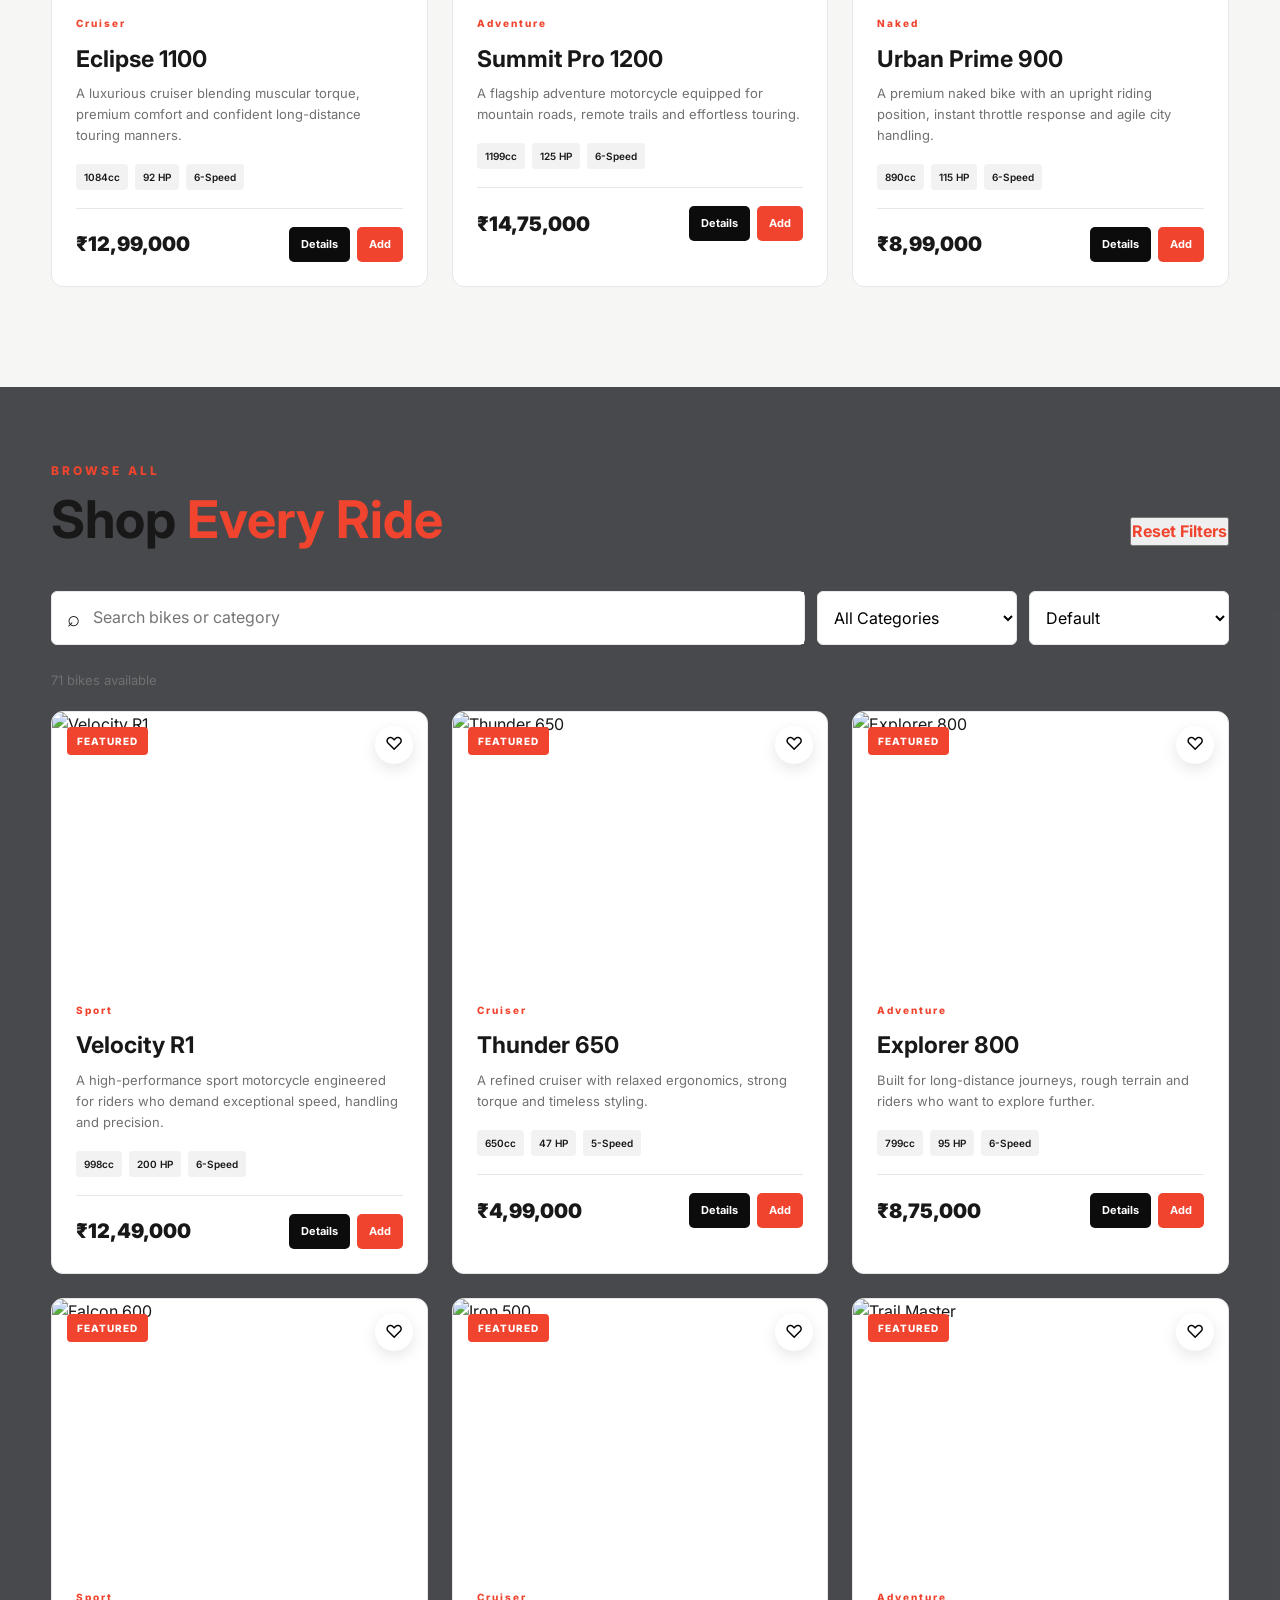
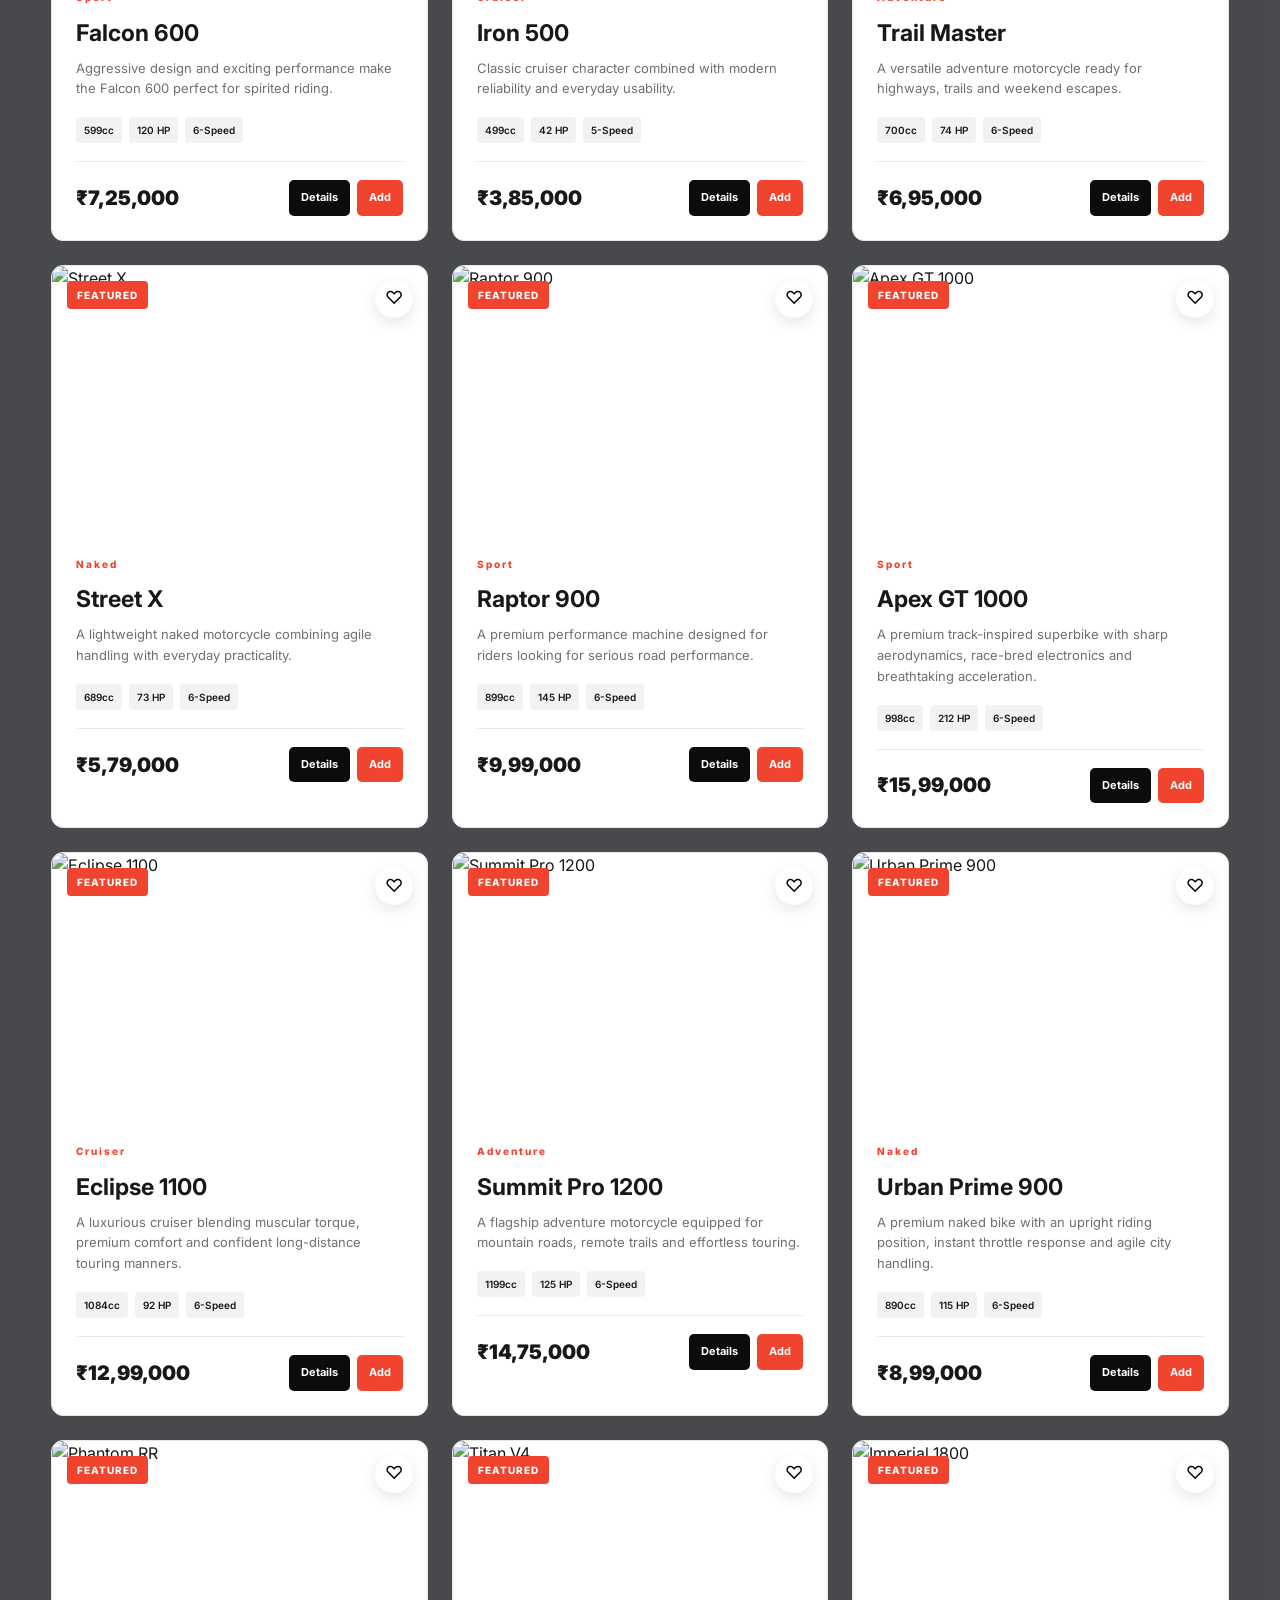
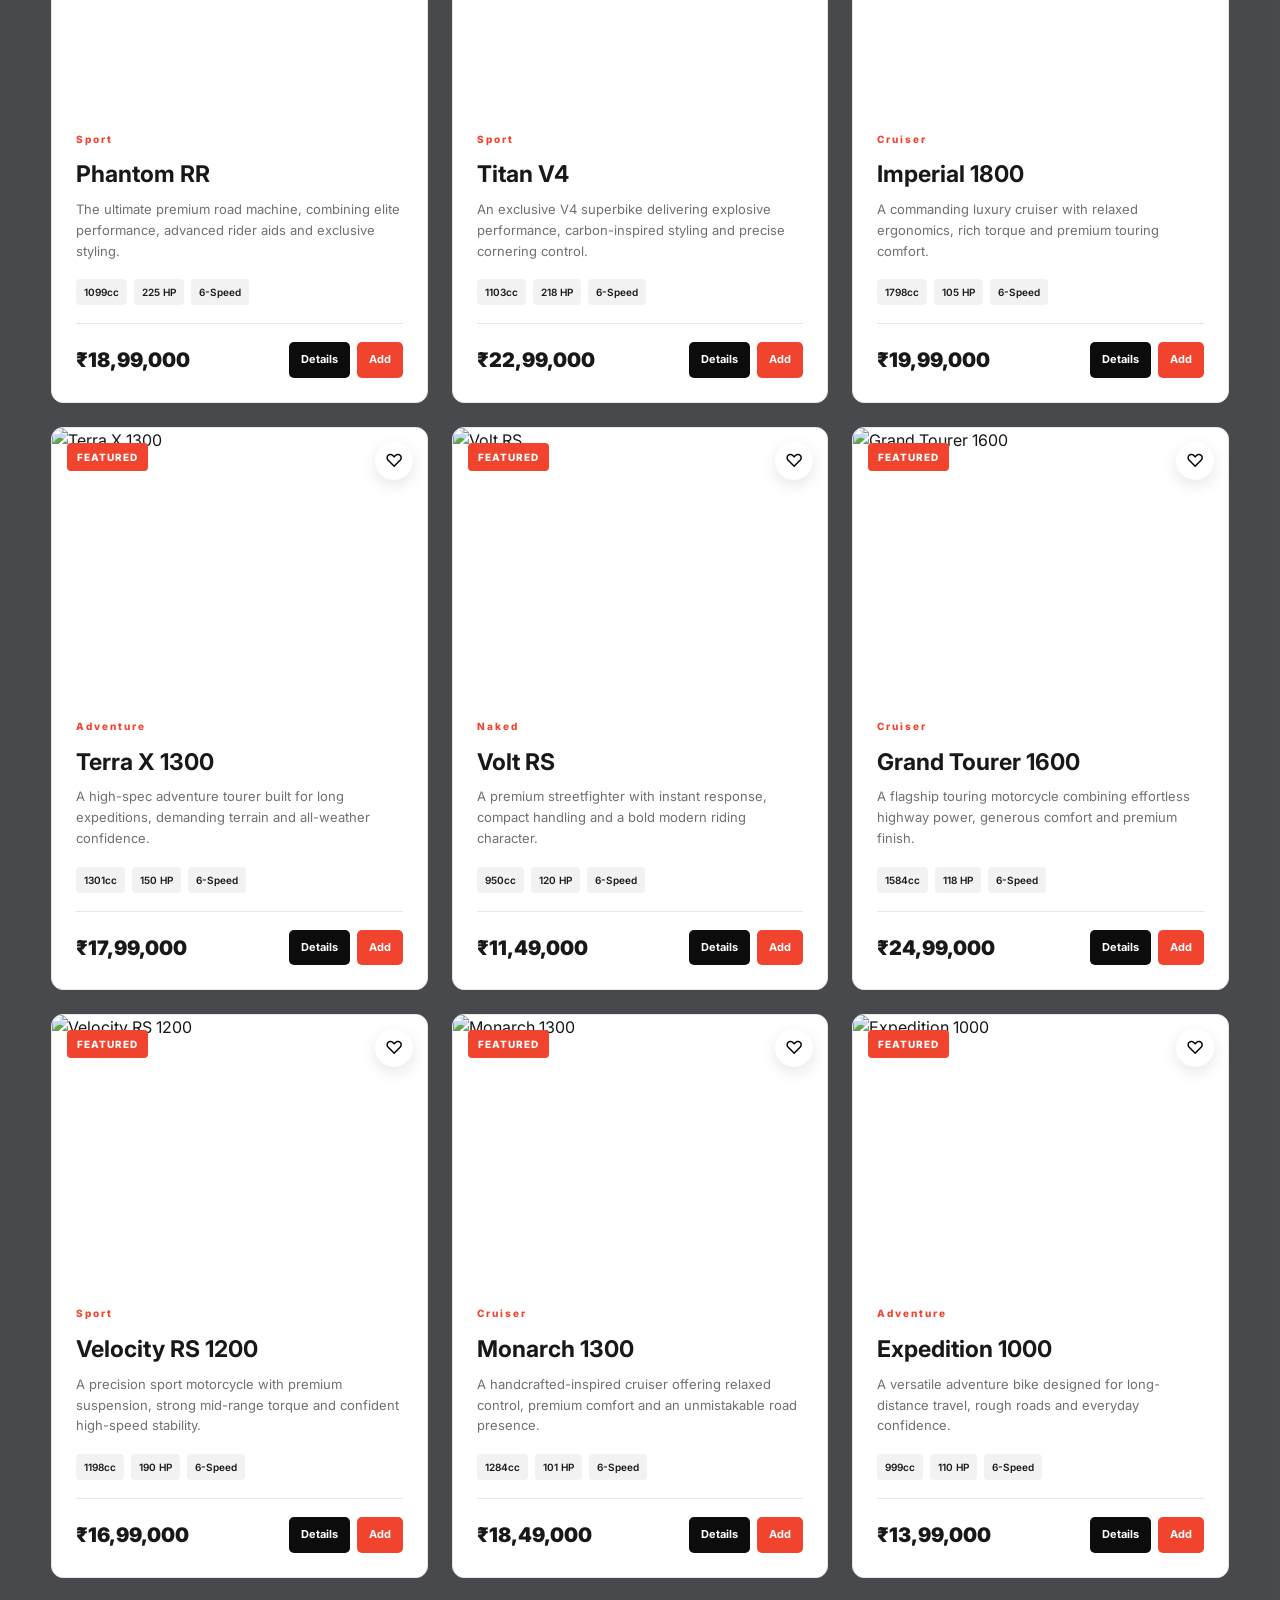
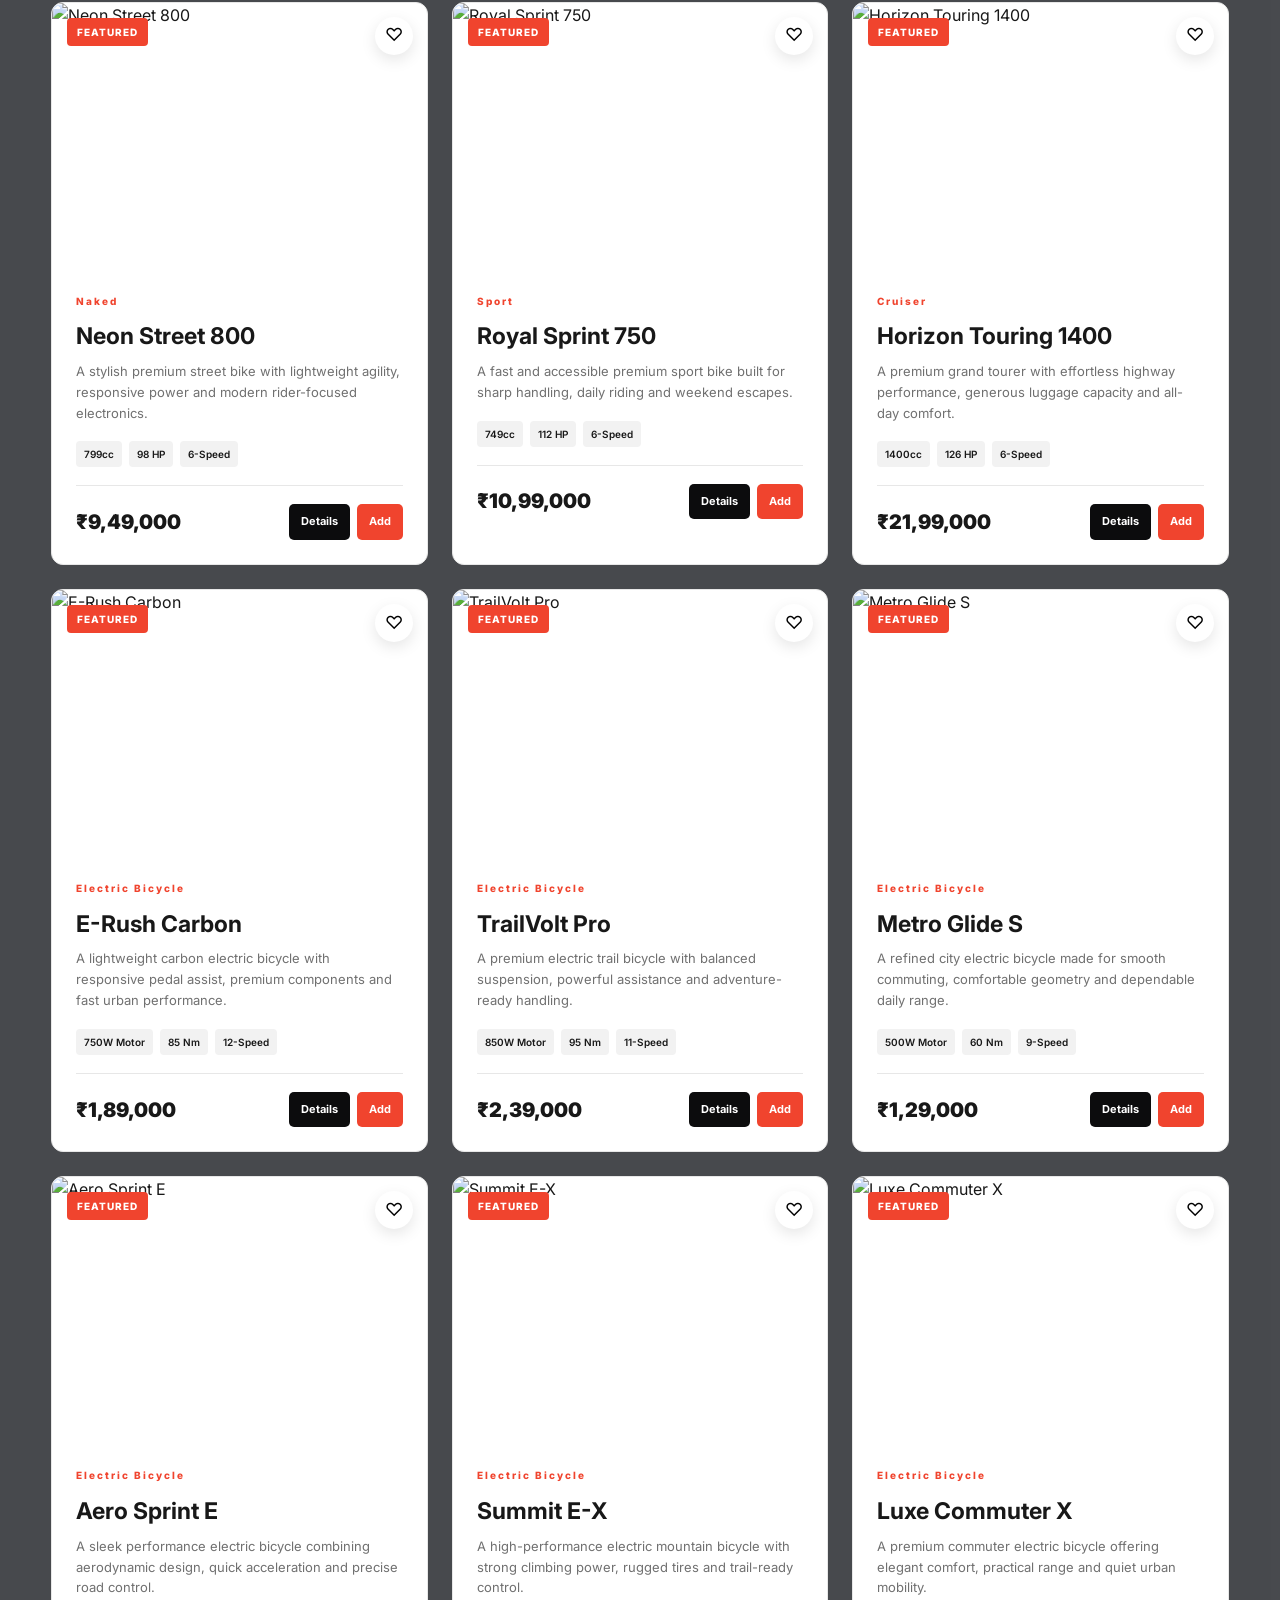
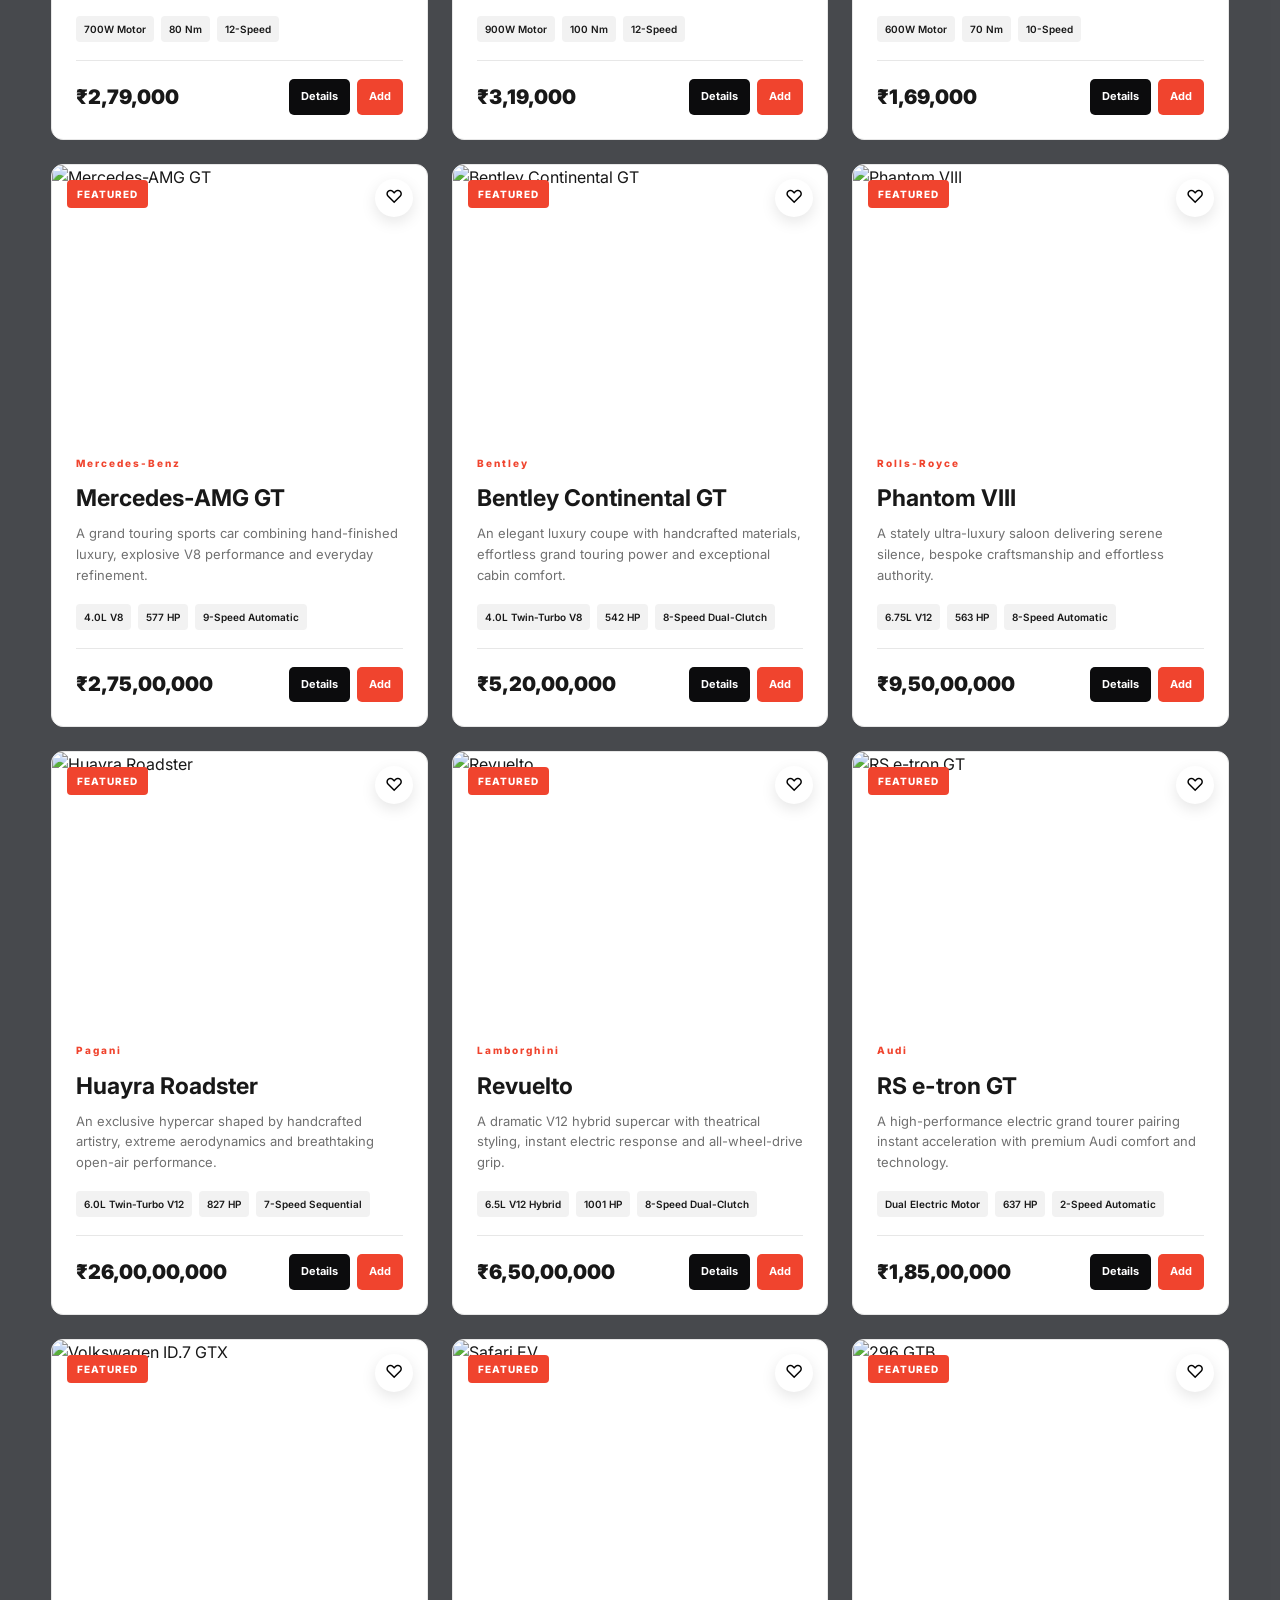
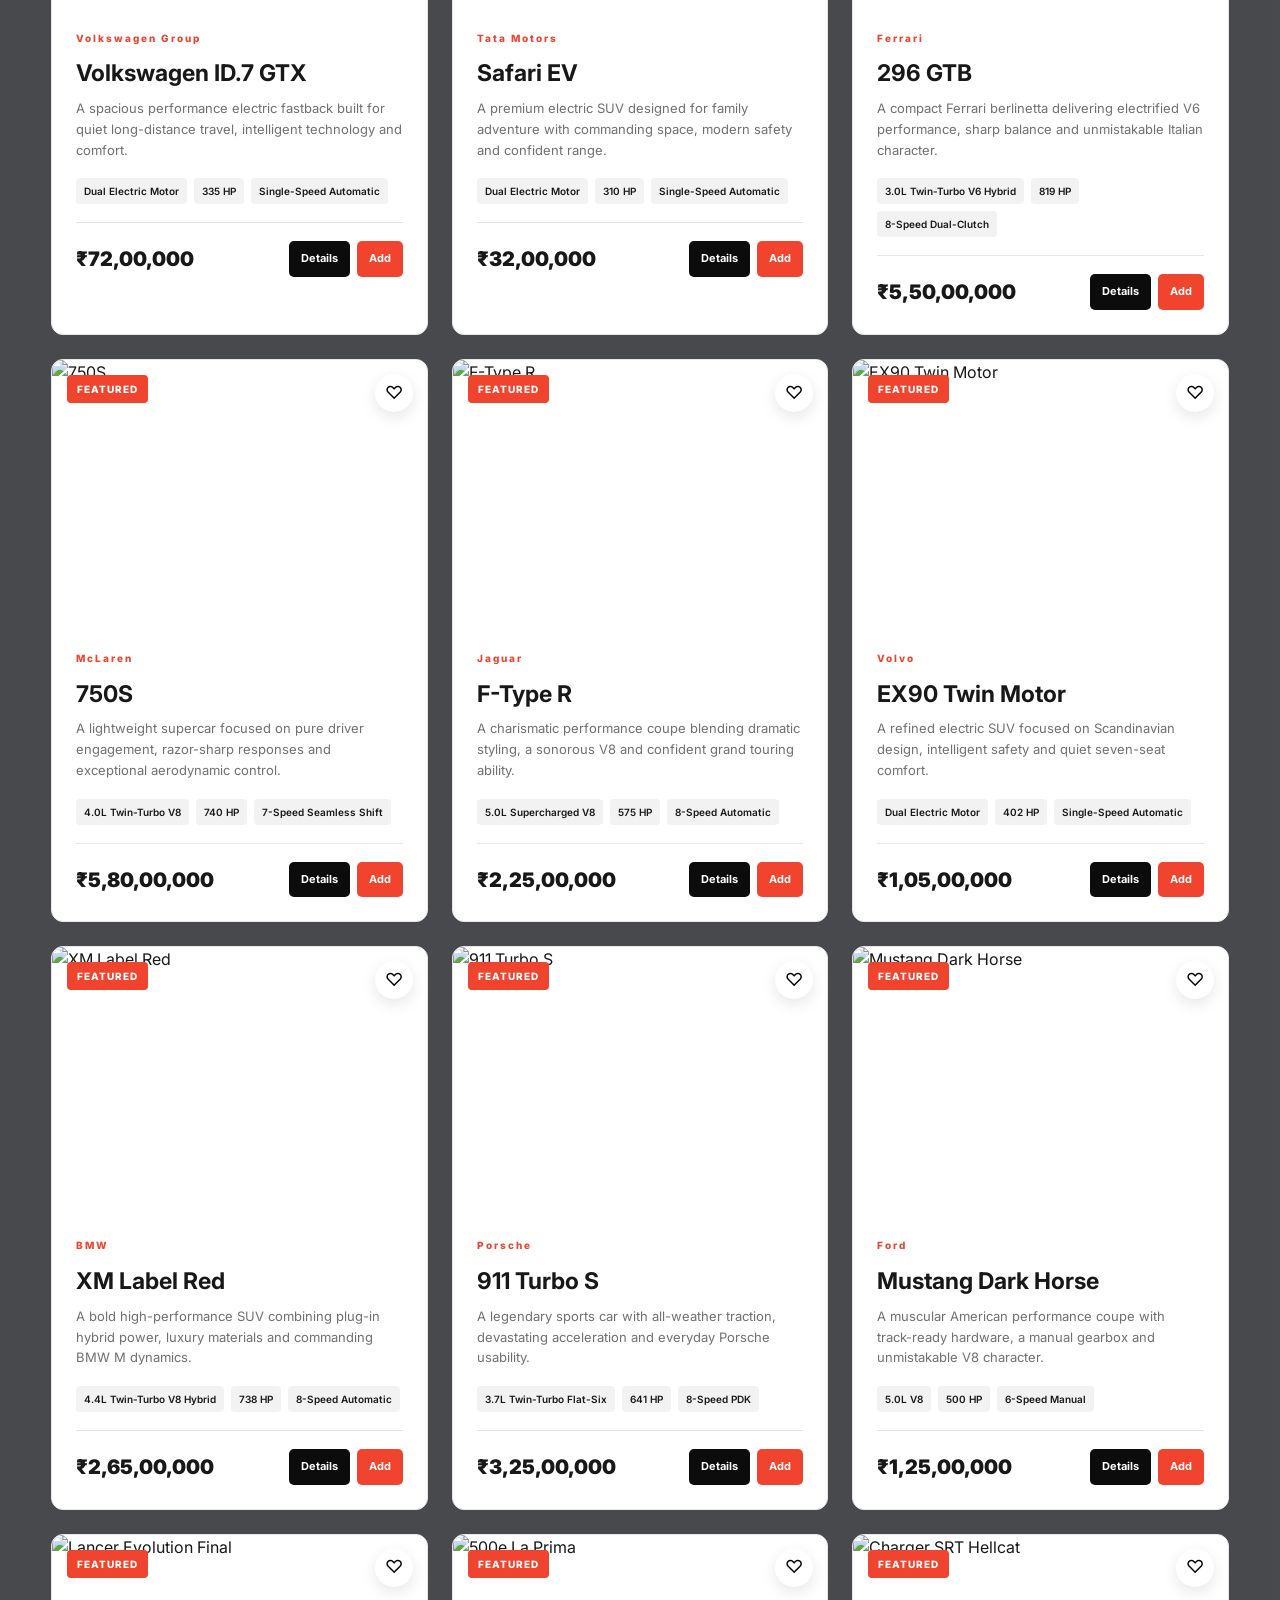
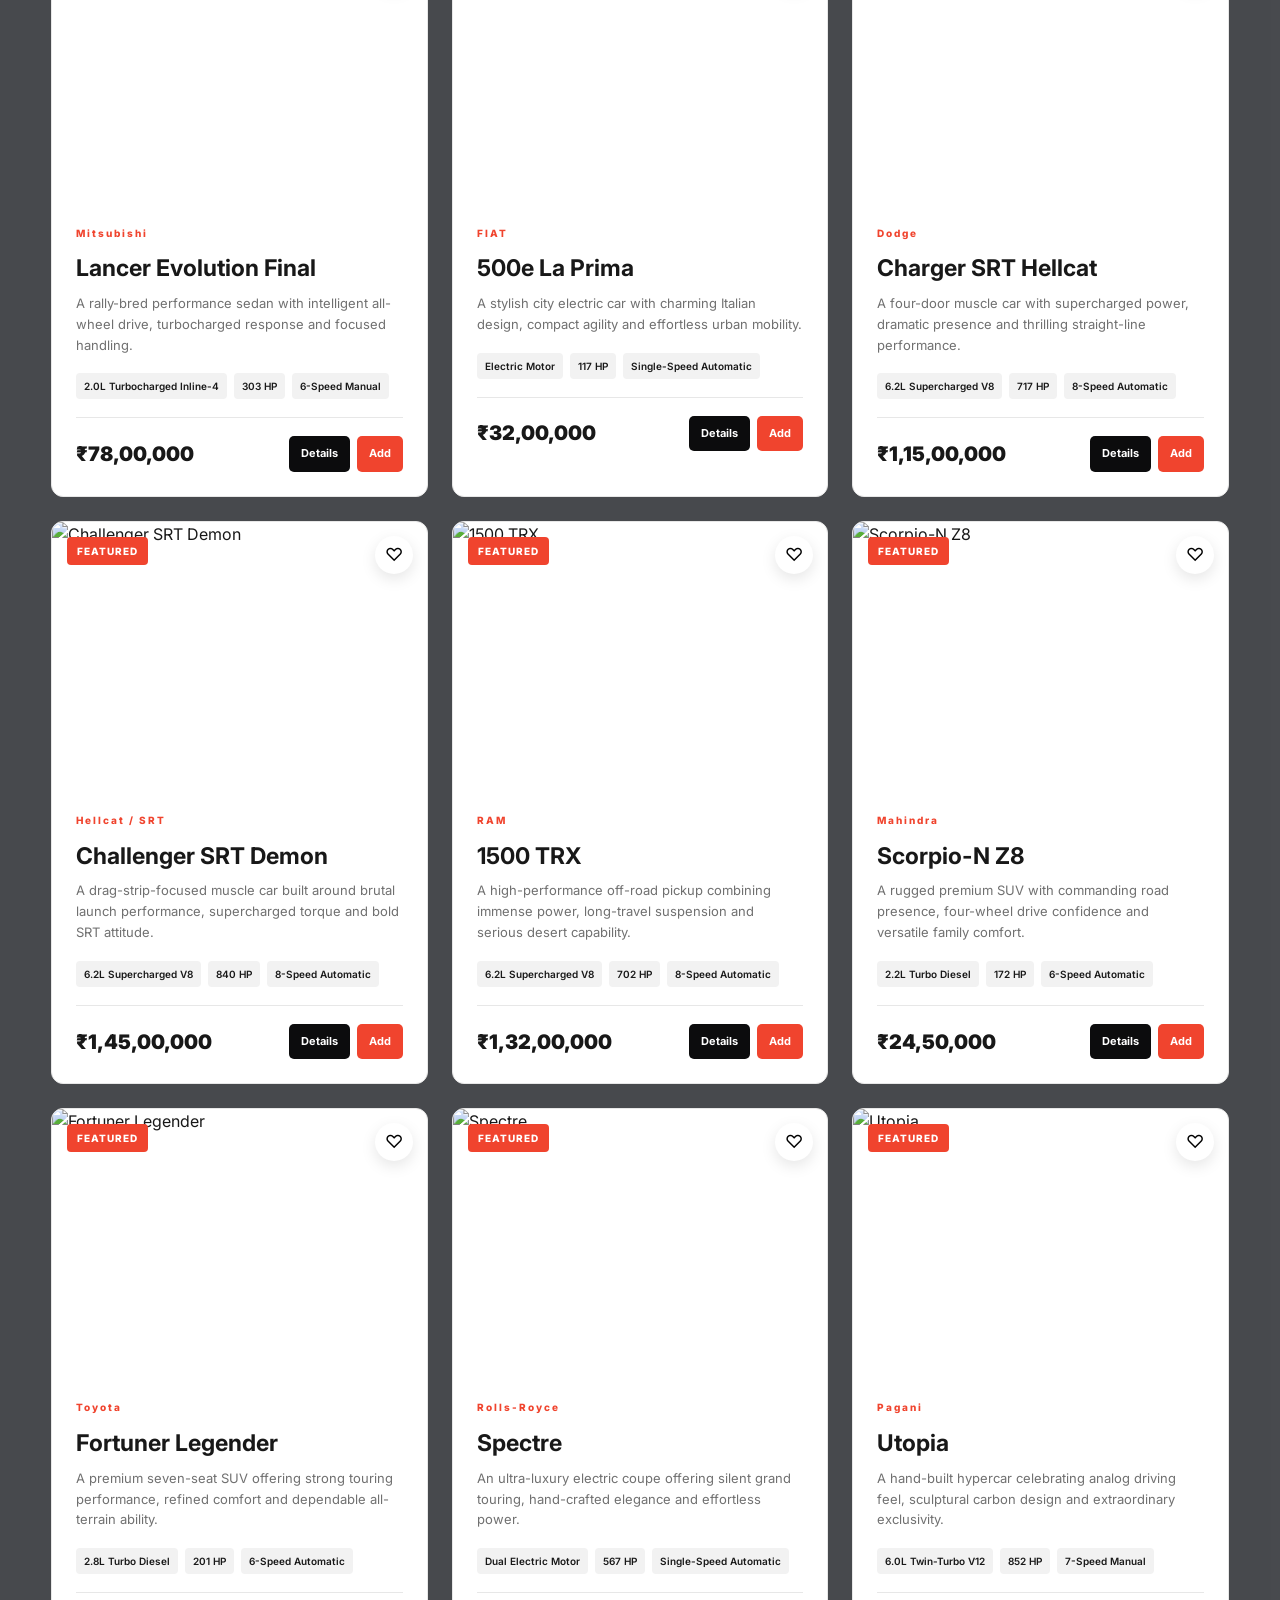
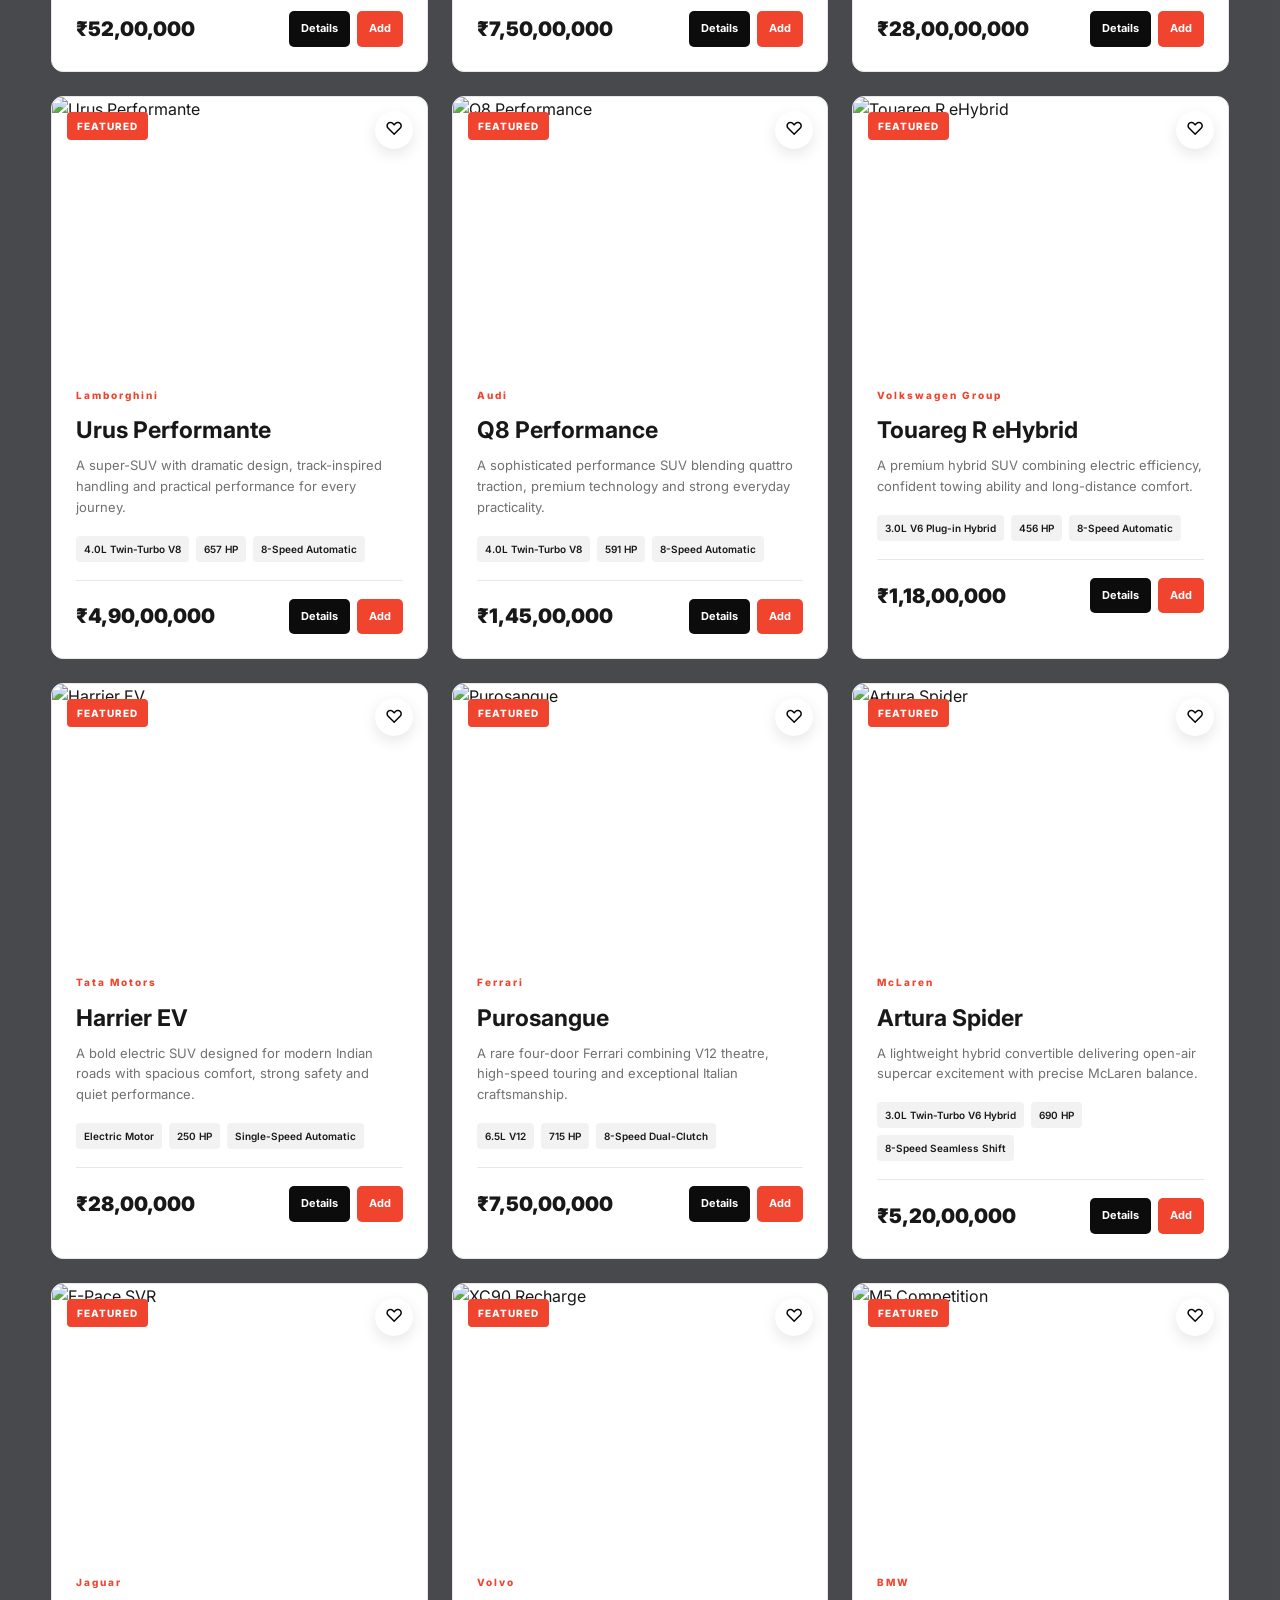
==== commit 9ae9467e: "some error" ====
--- a/index.html
+++ b/index.html
@@ -1,4 +1,4 @@
-0<!DOCTYPE html>
+<!DOCTYPE html>
 <html lang="en">
 <head>
     <meta charset="UTF-8">
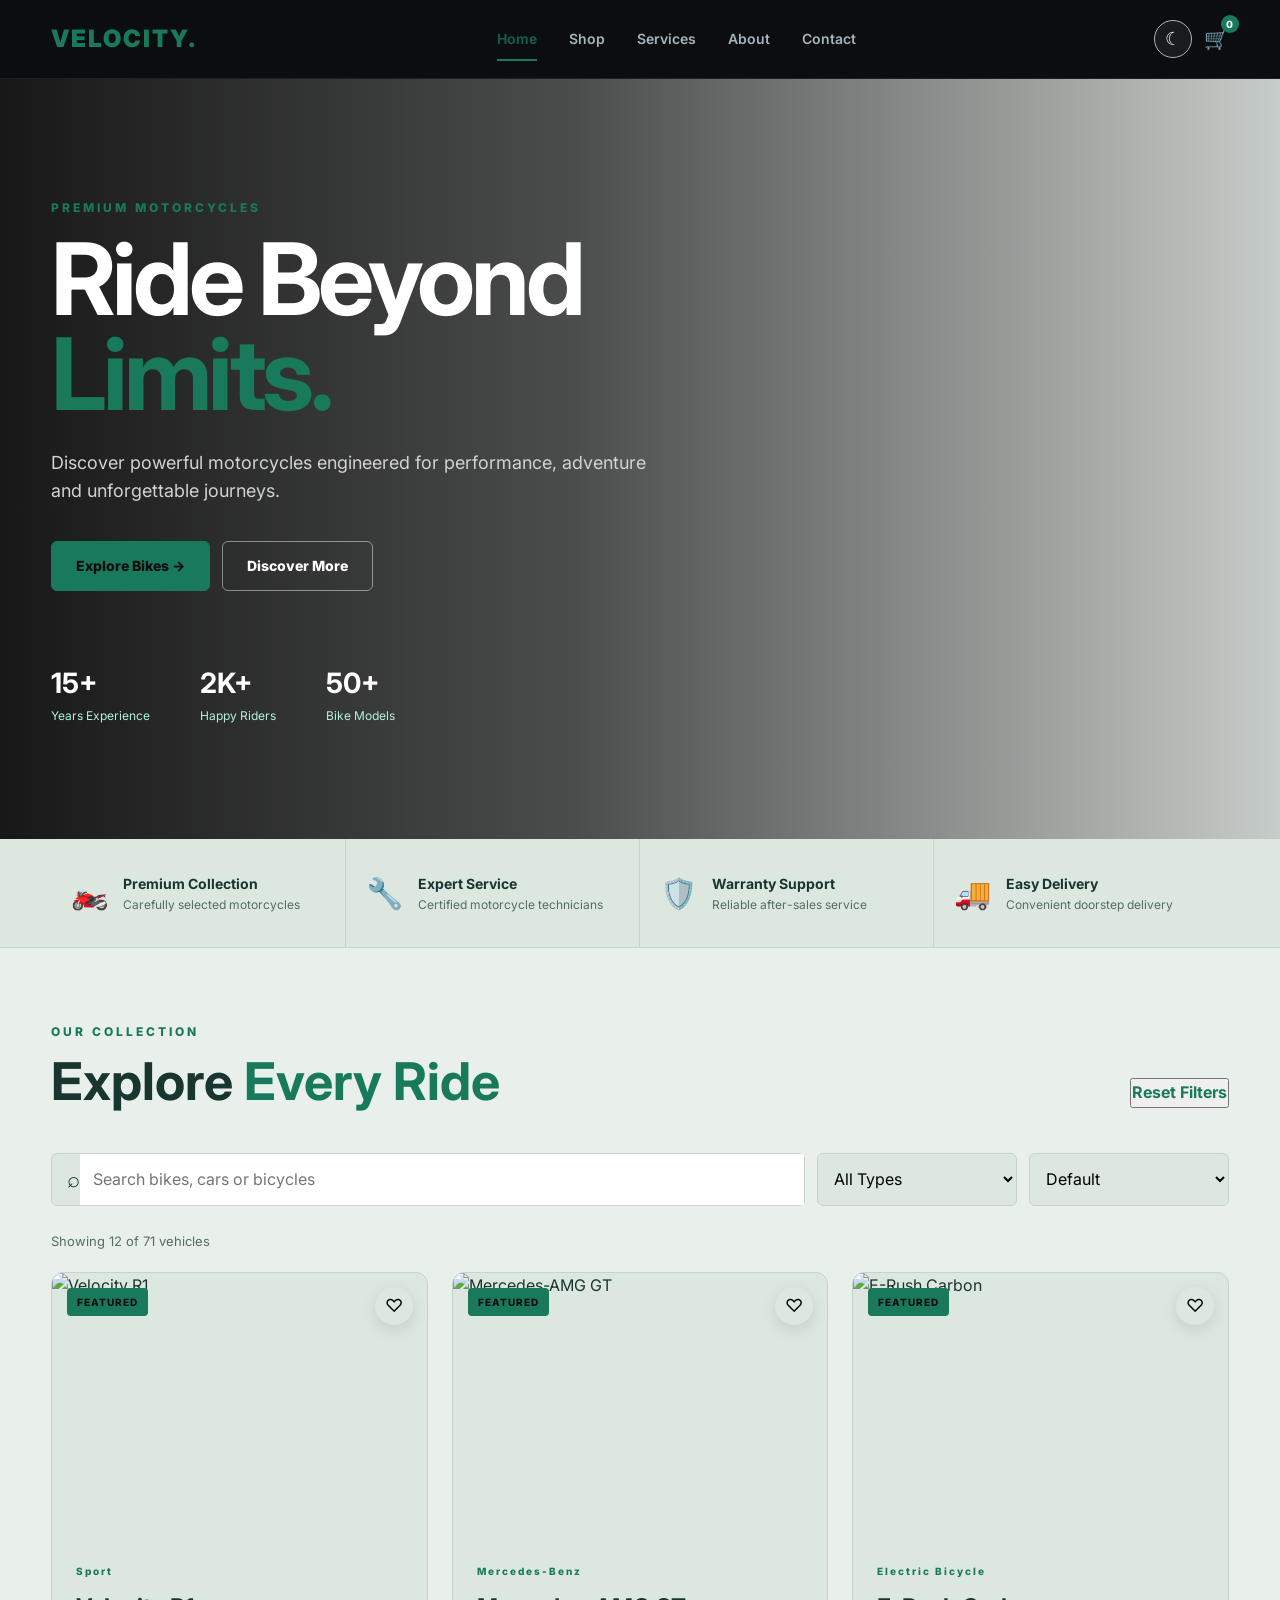
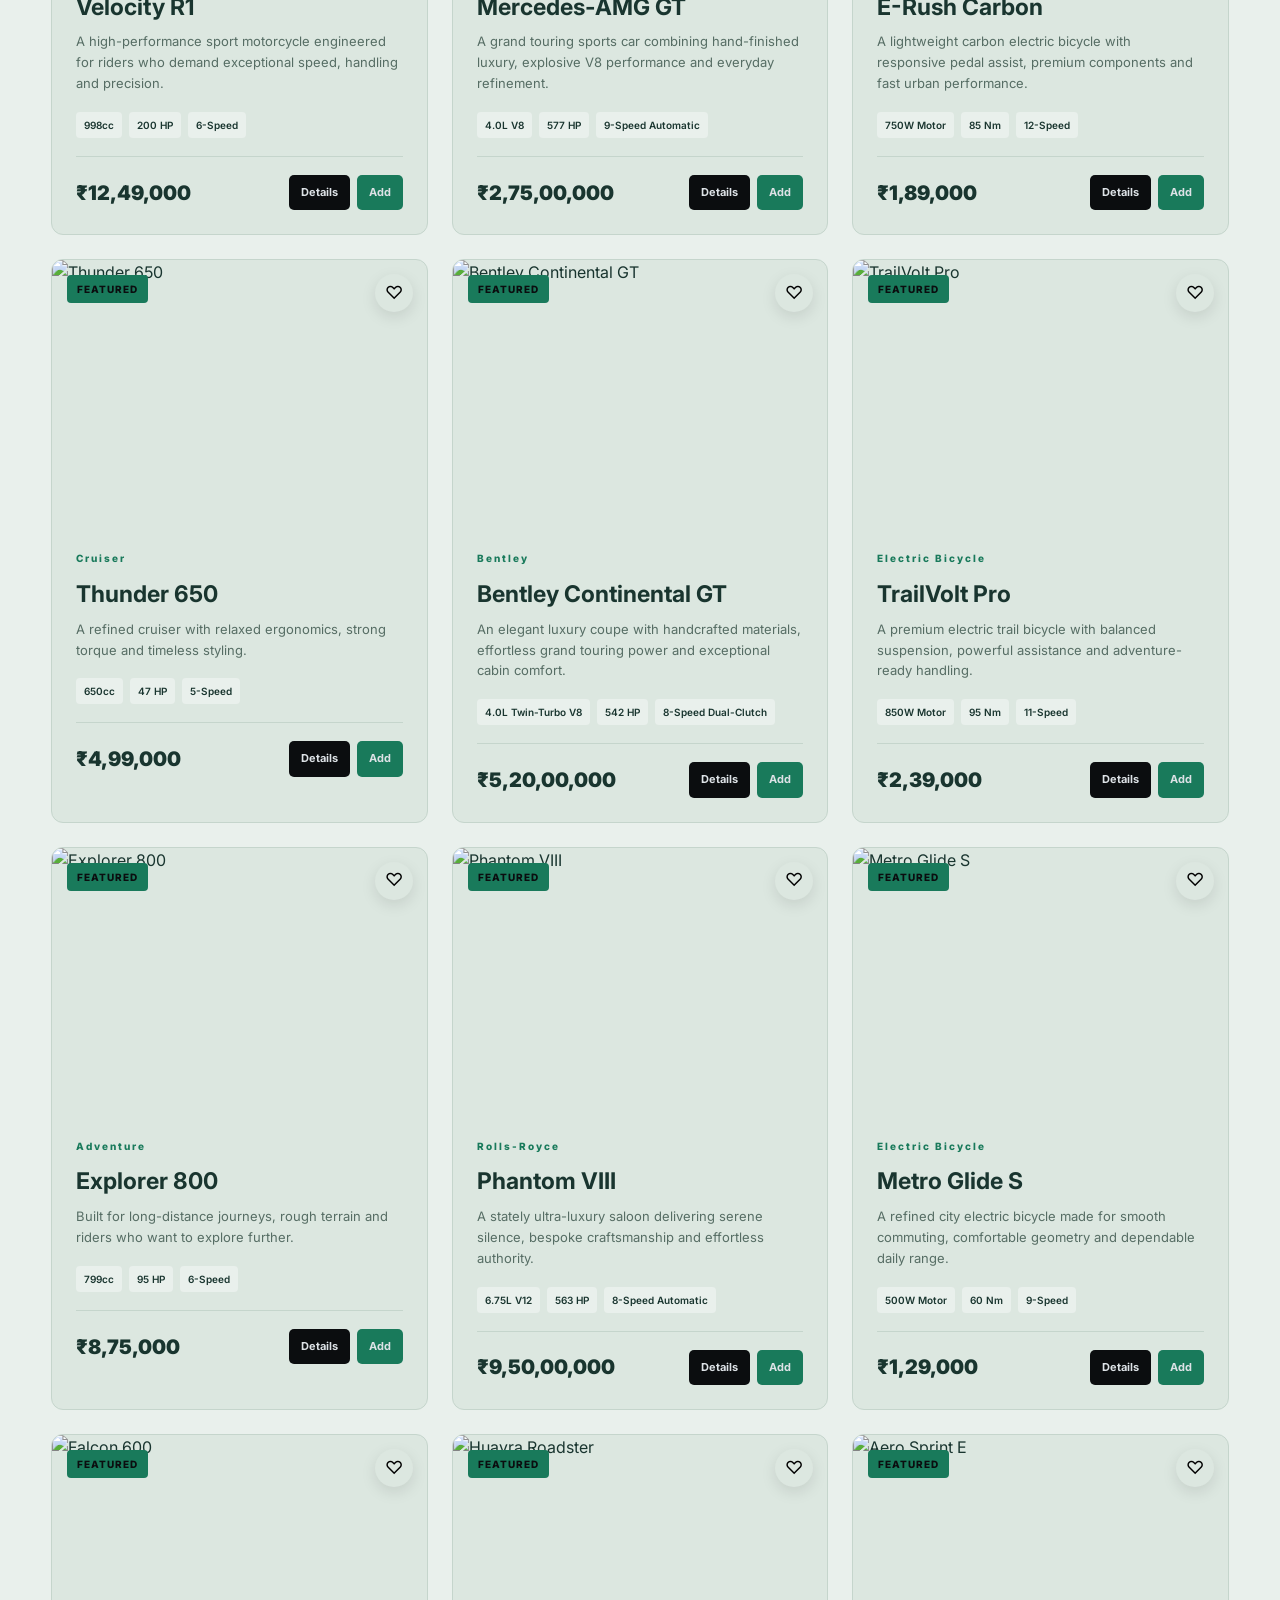
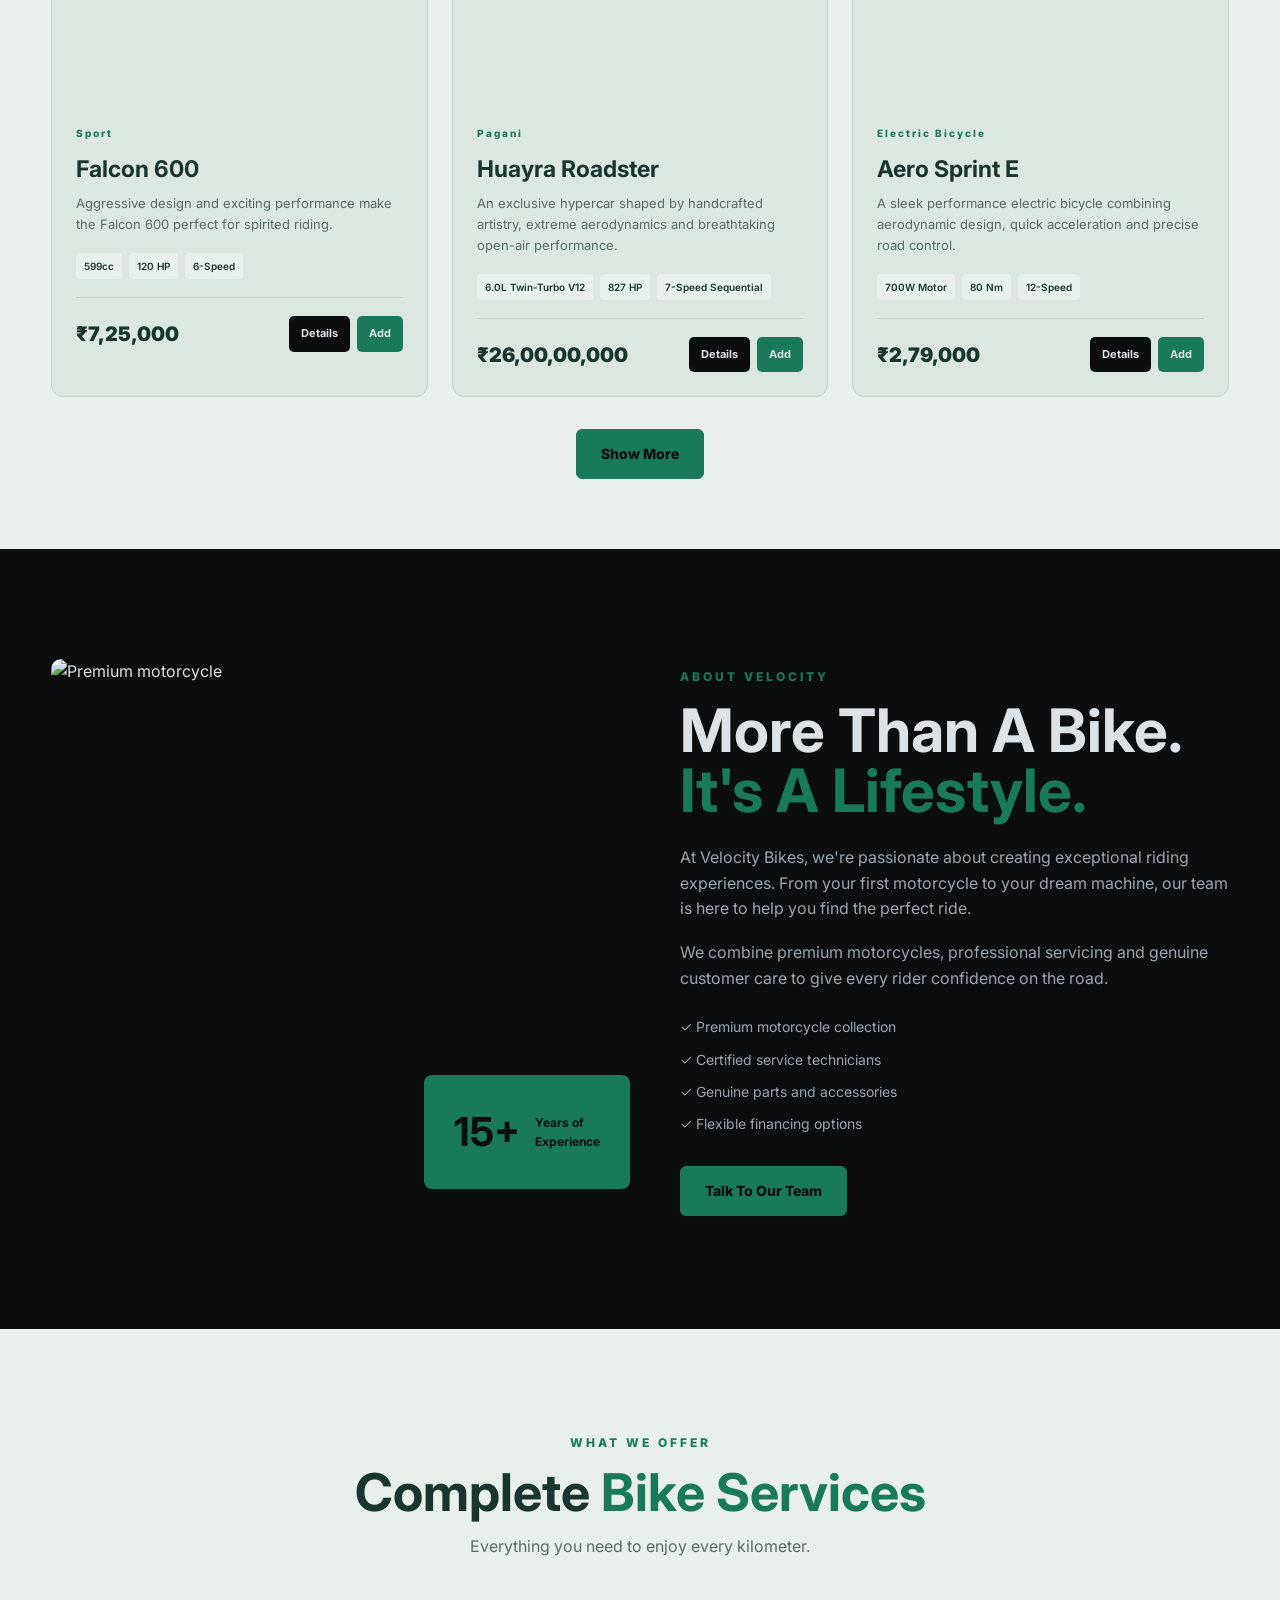
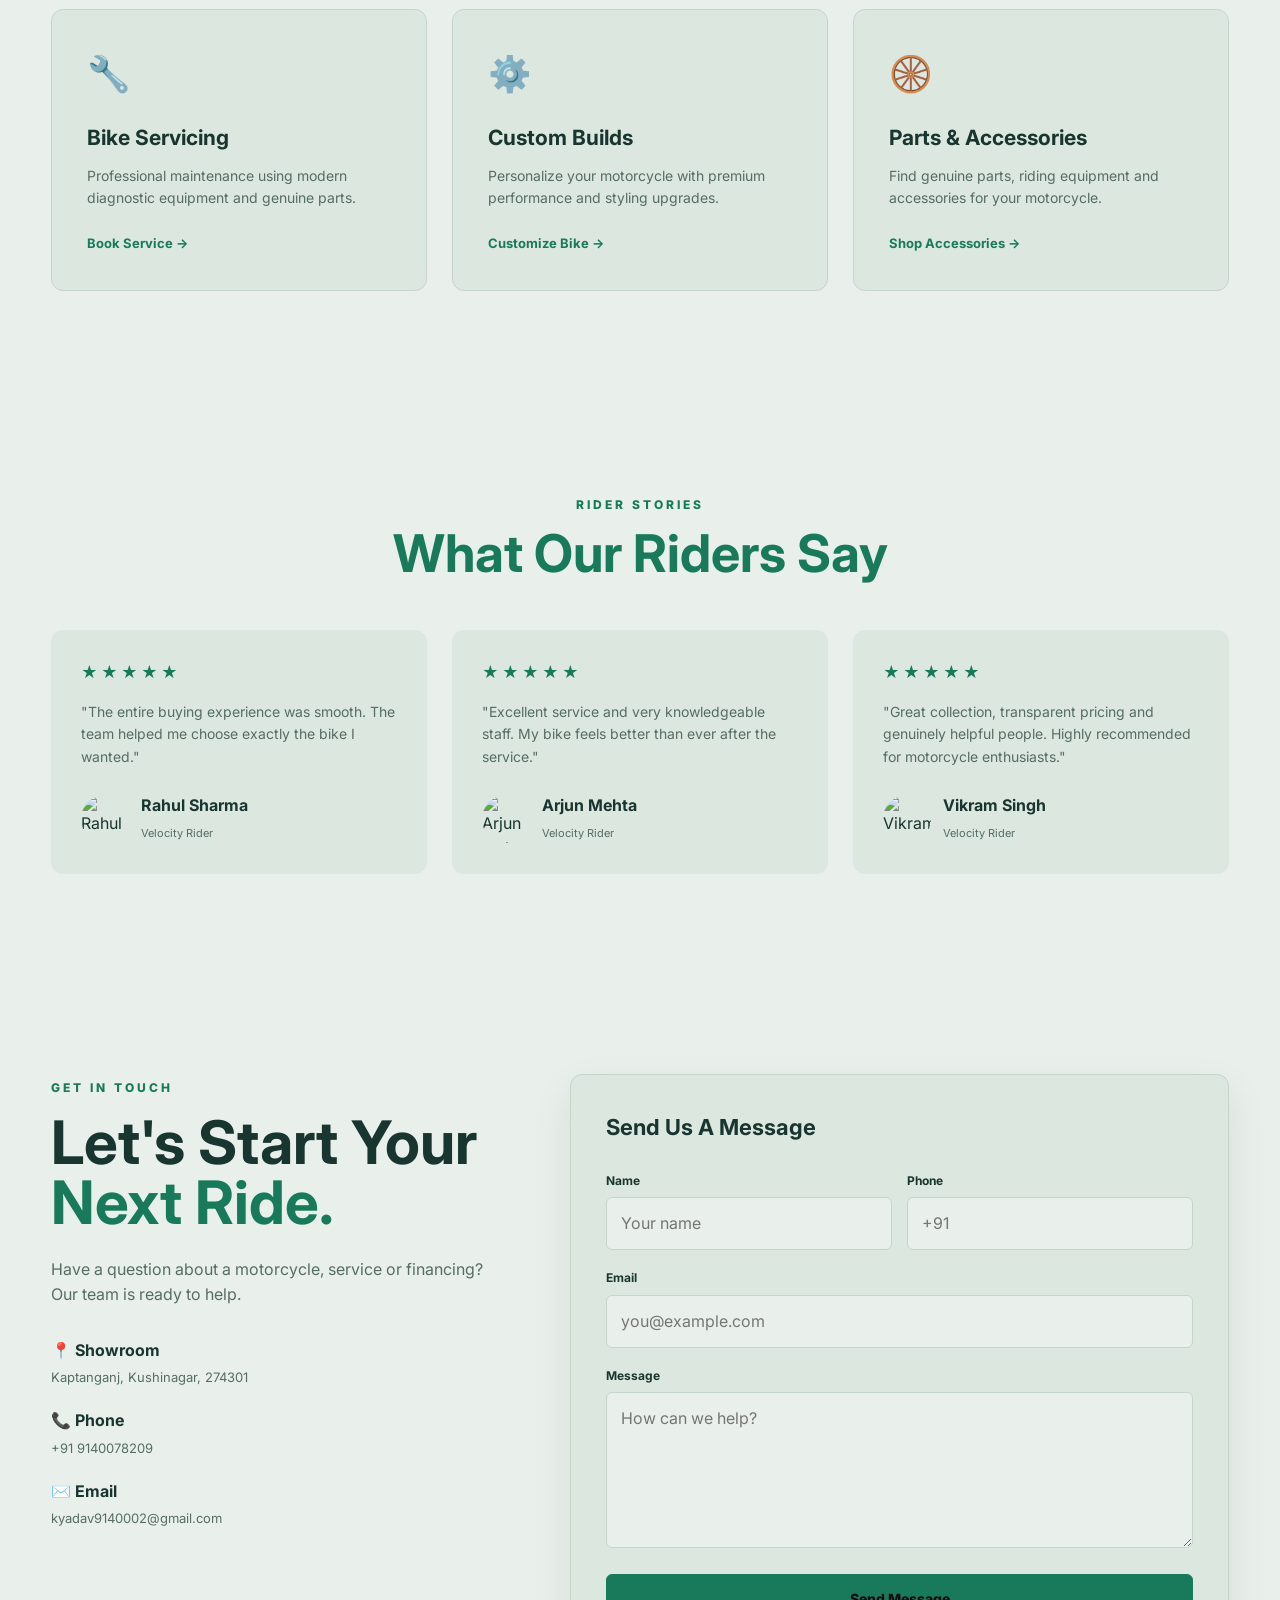
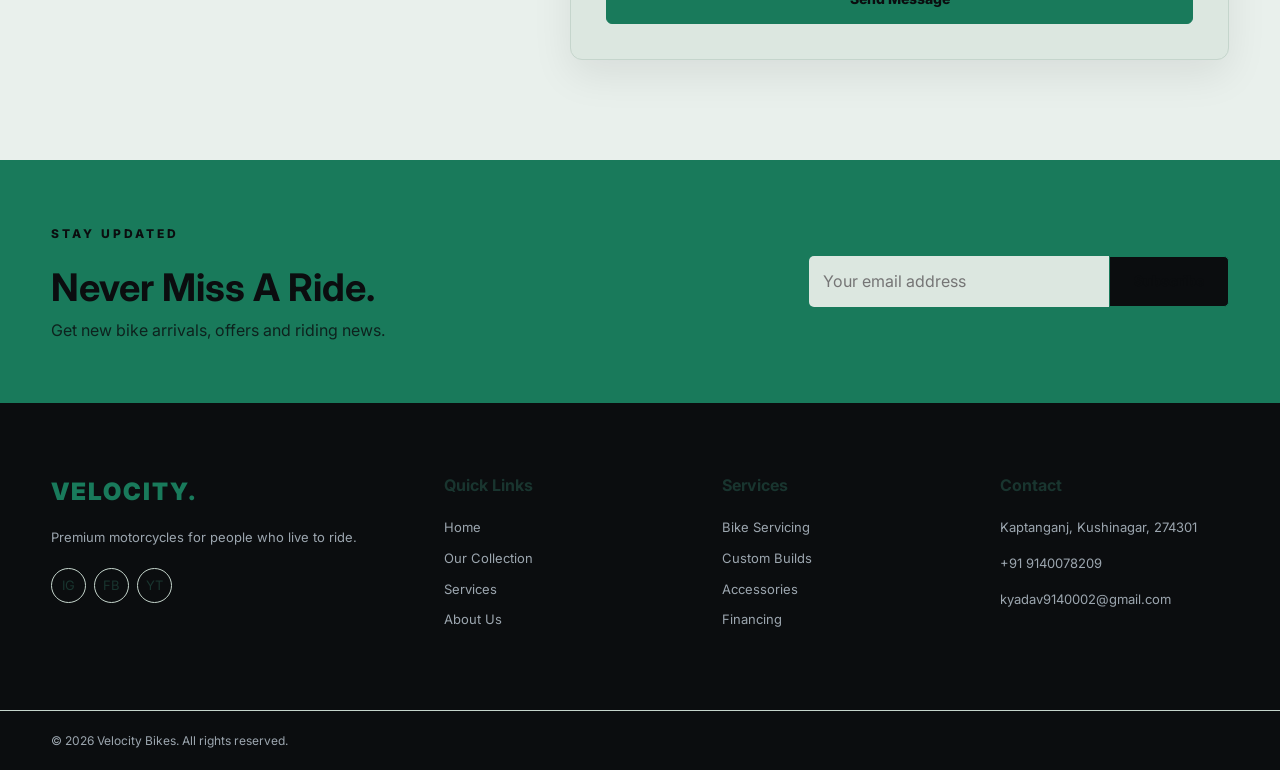
==== commit ae28c3fa: "Somenew Wowk !!" ====
--- a/index.html
+++ b/index.html
@@ -39,7 +39,7 @@
         <nav class="nav" id="nav">
 
             <a href="index.html" class="nav-link active">Home</a>
-            <a href="index.html#featured" class="nav-link">Bikes</a>
+            <a href="index.html#catalog" class="nav-link">Shop</a>
             <a href="#services" class="nav-link">Services</a>
             <a href="#about" class="nav-link">About</a>
             <a href="#contact" class="nav-link">Contact</a>
@@ -110,7 +110,7 @@
 
             <div class="hero-buttons">
 
-                <a href="index.html#featured" class="btn btn-primary">
+                <a href="index.html#catalog" class="btn btn-primary">
                     Explore Bikes →
                 </a>
 
@@ -189,9 +189,9 @@
 </section>
 
 
-<!-- ================= FEATURED BIKES ================= -->
-
-<section class="section" id="featured">
+<!-- ================= VEHICLE COLLECTION ================= -->
+
+<section class="catalog-section" id="catalog">
 
     <div class="container">
 
@@ -199,42 +199,8 @@
 
             <div>
                 <span class="eyebrow">OUR COLLECTION</span>
-
                 <h2>
-                    Featured <span>Bikes</span>
-                </h2>
-            </div>
-
-            <button class="text-link view-all-button" id="viewAllBikes" type="button">
-                View All Bikes →
-            </button>
-
-        </div>
-
-
-        <div class="bike-grid" id="featuredBikes">
-
-            <!-- JS loads featured bikes -->
-
-        </div>
-
-    </div>
-
-</section>
-
-
-<!-- ================= CATALOG ================= -->
-
-<section class="catalog-section" id="catalog">
-
-    <div class="container">
-
-        <div class="section-heading">
-
-            <div>
-                <span class="eyebrow">BROWSE ALL</span>
-                <h2>
-                    Shop <span>Every Ride</span>
+                    Explore <span>Every Ride</span>
                 </h2>
             </div>
 
@@ -246,23 +212,20 @@
 
         <div class="catalog-toolbar">
 
-            <label class="search-box" aria-label="Search bikes">
+            <label class="search-box" aria-label="Search vehicles">
                 <span>⌕</span>
                 <input
                     type="search"
                     id="bikeSearch"
-                    placeholder="Search bikes or category"
+                    placeholder="Search bikes, cars or bicycles"
                 >
             </label>
 
-            <select id="categoryFilter" aria-label="Filter by category">
-                <option value="all">All Categories</option>
-                <option value="sport">Sport</option>
-                <option value="cruiser">Cruiser</option>
-                <option value="adventure">Adventure</option>
-                <option value="naked">Naked</option>
-                <option value="bicycle">Electric Bicycle</option>
-                <option value="car">Car</option>
+            <select id="categoryFilter" aria-label="Filter by vehicle type">
+                <option value="all">All Types</option>
+                <option value="bike">Bikes</option>
+                <option value="car">Cars</option>
+                <option value="bicycle">Bicycles</option>
             </select>
 
             <select id="priceSort" aria-label="Sort by price">
@@ -275,10 +238,19 @@
         </div>
 
         <div class="catalog-count">
-            <span id="bikeCount">0</span> bikes available
+            Showing <span id="bikeCount">0</span> of
+            <span id="bikeTotal">0</span> vehicles
         </div>
 
         <div class="bike-grid" id="allBikes"></div>
+
+        <button
+            class="btn btn-primary catalog-more"
+            id="showMoreBikes"
+            type="button"
+        >
+            Show More
+        </button>
 
         <div class="no-results" id="noResults">
             <div>🔎</div>
@@ -444,8 +416,17 @@
                     I wanted."
                 </p>
 
-                <strong>Rahul Sharma</strong>
-                <span>Velocity Rider</span>
+                <div class="rider-profile">
+                    <img
+                        src="https://images.unsplash.com/photo-1500648767791-00dcc994a43e?auto=format&fit=crop&w=160&h=160&q=80"
+                        alt="Rahul Sharma"
+                        loading="lazy"
+                    >
+                    <div>
+                        <strong>Rahul Sharma</strong>
+                        <span>Velocity Rider</span>
+                    </div>
+                </div>
 
             </article>
 
@@ -460,8 +441,17 @@
                     the service."
                 </p>
 
-                <strong>Arjun Mehta</strong>
-                <span>Velocity Rider</span>
+                <div class="rider-profile">
+                    <img
+                        src="https://images.unsplash.com/photo-1506794778202-cad84cf45f1d?auto=format&fit=crop&w=160&h=160&q=80"
+                        alt="Arjun Mehta"
+                        loading="lazy"
+                    >
+                    <div>
+                        <strong>Arjun Mehta</strong>
+                        <span>Velocity Rider</span>
+                    </div>
+                </div>
 
             </article>
 
@@ -476,8 +466,17 @@
                     for motorcycle enthusiasts."
                 </p>
 
-                <strong>Vikram Singh</strong>
-                <span>Velocity Rider</span>
+                <div class="rider-profile">
+                    <img
+                        src="https://images.unsplash.com/photo-1507003211169-0a1dd7228f2d?auto=format&fit=crop&w=160&h=160&q=80"
+                        alt="Vikram Singh"
+                        loading="lazy"
+                    >
+                    <div>
+                        <strong>Vikram Singh</strong>
+                        <span>Velocity Rider</span>
+                    </div>
+                </div>
 
             </article>
 
@@ -675,7 +674,7 @@
             <h4>Quick Links</h4>
 
             <a href="index.html">Home</a>
-            <a href="index.html#featured">Our Bikes</a>
+            <a href="index.html#catalog">Our Collection</a>
             <a href="#services">Services</a>
             <a href="#about">About Us</a>
 
--- a/style.css
+++ b/style.css
@@ -4,15 +4,30 @@
 ========================================== */
 
 :root {
-    --primary: #f0442e;
-    --primary-dark: #c93220;
-    --dark: #0c0c0d;
-    --dark-2: #151516;
-    --light: #f6f6f5;
-    --white: #ffffff;
-    --text: #181818;
-    --muted: #707070;
-    --border: #e7e7e7;
+    --bg-primary: #E9F0EC;
+    --bg-secondary: #E9F0EC;
+    --bg-card: #DCE7E0;
+    --heading: #19352F;
+    --text-primary: #19352F;
+    --text-secondary: #566D64;
+    --accent-gold: #197A5B;
+    --accent-hover: #126348;
+    --border-color: #C5D5CC;
+    --titanium: #A8B5B8;
+    --iridescent-mint: #B4F3D8;
+    --carbon-black: #0B0D0F;
+    --inverse-text: #DDE2E6;
+    --inverse-muted: #9CA6AF;
+    --button-text: #0B0D0F;
+    --primary: var(--accent-gold);
+    --primary-dark: var(--accent-hover);
+    --dark: var(--carbon-black);
+    --dark-2: #19352F;
+    --light: var(--bg-primary);
+    --white: var(--heading);
+    --text: var(--text-primary);
+    --muted: var(--text-secondary);
+    --border: var(--border-color);
 
     --container: 1200px;
     --radius: 12px;
@@ -20,11 +35,25 @@
 }
 
 body.dark-mode {
-    --light: #101216;
-    --white: #f5f7fb;
-    --text: #f1f3f5;
-    --muted: #adb4bf;
-    --border: #303640;
+    --bg-primary: #0B0D0F;
+    --bg-secondary: #0B0D0F;
+    --bg-card: #191D21;
+    --heading: #DDE2E6;
+    --text-primary: #DDE2E6;
+    --text-secondary: #9CA6AF;
+    --accent-gold: #697B8C;
+    --accent-hover: #91A5B8;
+    --border-color: #30373E;
+    --carbon-black: #0B0D0F;
+    --button-text: #DDE2E6;
+    --inverse-text: var(--heading);
+    --inverse-muted: var(--text-secondary);
+    --dark-2: #1B2B2D;
+    --light: var(--bg-primary);
+    --white: var(--text-primary);
+    --text: var(--text-primary);
+    --muted: var(--text-secondary);
+    --border: var(--border-color);
     --shadow: 0 15px 40px rgba(0, 0, 0, .3);
 }
 
@@ -175,7 +204,7 @@
     position: sticky;
     top: 0;
     z-index: 1000;
-    background: rgba(12, 12, 13, .96);
+    background: var(--carbon-black);
     backdrop-filter: blur(12px);
     border-bottom: 1px solid rgba(255,255,255,.08);
 }
@@ -189,7 +218,7 @@
 }
 
 .logo {
-    color: var(--white);
+    color: var(--accent-gold);
     font-size: 24px;
     font-weight: 900;
     letter-spacing: 2px;
@@ -207,7 +236,7 @@
 .nav-link {
     position: relative;
 
-    color: #cfcfcf;
+    color: var(--titanium);
     font-size: 14px;
     font-weight: 600;
 
@@ -218,7 +247,7 @@
 
 .nav-link:hover,
 .nav-link.active {
-    color: white;
+    color: var(--accent-hover);
 }
 
 .nav-link.active::after {
@@ -245,7 +274,7 @@
     height: 38px;
     display: grid;
     place-items: center;
-    border: 1px solid rgba(255,255,255,.16);
+    border: 1px solid var(--titanium);
     border-radius: 50%;
     background: rgba(255,255,255,.06);
     color: white;
@@ -399,11 +428,13 @@
 
 .btn-primary {
     background: var(--primary);
-    color: white;
+    color: var(--button-text);
+    border: 1px solid var(--accent-gold);
 }
 
 .btn-primary:hover {
-    background: var(--primary-dark);
+    background: var(--accent-hover);
+    border-color: var(--accent-hover);
     transform: translateY(-2px);
 }
 
@@ -414,8 +445,8 @@
 }
 
 .btn-outline:hover {
-    background: white;
-    color: var(--dark);
+    background: var(--iridescent-mint);
+    color: var(--carbon-black);
 }
 
 .full-width {
@@ -439,7 +470,7 @@
 }
 
 .hero-stats span {
-    color: #aaa;
+    color: var(--iridescent-mint);
     font-size: 12px;
 }
 
@@ -449,7 +480,7 @@
 ============================== */
 
 .feature-strip {
-    background: white;
+    background: var(--bg-card);
     border-bottom: 1px solid var(--border);
 }
 
@@ -506,6 +537,7 @@
 .center-heading h2 {
     font-size: clamp(32px, 5vw, 52px);
     line-height: 1;
+    color: var(--heading);
 }
 
 .section-heading h2 span,
@@ -544,7 +576,7 @@
 
     overflow: hidden;
 
-    background: white;
+    background: var(--bg-card);
     border: 1px solid var(--border);
     border-radius: var(--radius);
 
@@ -580,7 +612,7 @@
     padding: 6px 10px;
 
     background: var(--primary);
-    color: white;
+    color: var(--button-text);
 
     border-radius: 4px;
 
@@ -601,18 +633,13 @@
     border: 0;
     border-radius: 50%;
 
-    background: white;
+    background: var(--bg-card);
 
     font-size: 18px;
 
     box-shadow: 0 5px 15px rgba(0,0,0,.1);
 
     transition: .25s;
-}
-
-.view-all-button {
-    cursor: pointer;
-    font: inherit;
 }
 
 body.dark-mode .feature-strip,
@@ -623,7 +650,7 @@
 body.dark-mode .search-box,
 body.dark-mode .catalog-toolbar select,
 body.dark-mode .newsletter {
-    background: #191d24;
+    background: var(--bg-card);
     color: var(--text);
     border-color: var(--border);
 }
@@ -632,7 +659,11 @@
 body.dark-mode .contact-section,
 body.dark-mode .section,
 body.dark-mode .catalog-section {
-    background: #101216;
+    background: var(--bg-primary);
+}
+
+body.dark-mode .testimonial-section {
+    background: var(--bg-secondary);
 }
 
 body.dark-mode .bike-description,
@@ -649,15 +680,26 @@
 body.dark-mode .contact-form input,
 body.dark-mode .contact-form textarea,
 body.dark-mode .newsletter-form input {
-    background: #11141a;
+    background: var(--bg-secondary);
     color: var(--text);
     border-color: var(--border);
 }
 
 body.dark-mode .cart-drawer,
 body.dark-mode .modal-box {
-    background: #191d24;
+    background: var(--bg-card);
     color: var(--text);
+}
+
+body.dark-mode .header {
+    background: var(--carbon-black);
+    border-bottom-color: var(--border-color);
+}
+
+body.dark-mode .footer {
+    background: var(--bg-secondary);
+    color: var(--text-secondary);
+    border-top-color: var(--border-color);
 }
 
 body.dark-mode .close-button,
@@ -667,14 +709,14 @@
 
 body.dark-mode .wishlist,
 body.dark-mode .qty-btn {
-    background: #11141a;
+    background: var(--bg-secondary);
     color: var(--text);
     border-color: var(--border);
 }
 
 body.dark-mode .bike-specs span {
-    background: #2a303a;
-    color: #f1f3f5;
+    background: var(--bg-primary);
+    color: var(--text-primary);
 }
 
 body.dark-mode .cart-header,
@@ -723,7 +765,7 @@
 .bike-specs span {
     padding: 5px 8px;
 
-    background: #f2f2f2;
+    background: var(--bg-primary);
     border-radius: 4px;
 
     font-size: 10px;
@@ -757,7 +799,7 @@
     padding: 9px 12px;
 
     background: var(--dark);
-    color: white;
+    color: var(--inverse-text);
 
     font-size: 11px;
     font-weight: 700;
@@ -775,7 +817,7 @@
 .about-section {
     padding: 110px 0;
     background: var(--dark);
-    color: white;
+    color: var(--inverse-text);
 }
 
 .about-grid {
@@ -804,7 +846,7 @@
     padding: 25px 30px;
 
     background: var(--primary);
-    color: white;
+    color: var(--button-text);
 
     border-radius: 8px;
 
@@ -834,7 +876,7 @@
 }
 
 .about-content > p:not(.eyebrow) {
-    color: #aaa;
+    color: var(--inverse-muted);
     margin-bottom: 18px;
 }
 
@@ -844,7 +886,7 @@
 
     margin: 25px 0 30px;
 
-    color: #ddd;
+    color: var(--inverse-muted);
     font-size: 14px;
 }
 
@@ -860,7 +902,7 @@
 }
 
 .service-card {
-    background: white;
+    background: var(--bg-card);
     padding: 35px;
 
     border: 1px solid var(--border);
@@ -903,7 +945,7 @@
 
 .testimonial-section {
     padding: 100px 0;
-    background: #eeeeec;
+    background: var(--bg-secondary);
 }
 
 .testimonial-section .center-heading h2 {
@@ -918,18 +960,40 @@
 
 .testimonial {
     padding: 30px;
-    background: white;
+    background: var(--bg-card);
     border-radius: var(--radius);
 }
 
+.rider-profile {
+    display: flex;
+    align-items: center;
+    gap: 12px;
+}
+
+.rider-profile img {
+    width: 48px;
+    height: 48px;
+    border-radius: 50%;
+    object-fit: cover;
+}
+
+.rider-profile strong {
+    display: block;
+}
+
+.rider-profile span {
+    color: var(--muted);
+    font-size: 11px;
+}
+
 .stars {
-    color: #f6a800;
+    color: var(--accent-gold);
     letter-spacing: 3px;
     margin-bottom: 15px;
 }
 
 .testimonial p {
-    color: #555;
+    color: var(--text-secondary);
     font-size: 14px;
     margin-bottom: 25px;
 }
@@ -990,7 +1054,7 @@
 }
 
 .contact-form {
-    background: white;
+    background: var(--bg-card);
     padding: 35px;
 
     border: 1px solid var(--border);
@@ -1028,14 +1092,14 @@
 .newsletter-form input {
     width: 100%;
 
-    border: 1px solid #ddd;
+    border: 1px solid var(--border);
     border-radius: 6px;
 
     padding: 13px 14px;
 
     outline: none;
 
-    background: #fafafa;
+    background: var(--bg-primary);
 
     transition: .2s;
 }
@@ -1044,7 +1108,7 @@
 .form-group textarea:focus,
 .newsletter-form input:focus {
     border-color: var(--primary);
-    background: white;
+    background: var(--bg-card);
 }
 
 
@@ -1054,7 +1118,7 @@
 
 .newsletter {
     background: var(--primary);
-    color: white;
+    color: var(--button-text);
 
     padding: 60px 0;
 }
@@ -1068,7 +1132,7 @@
 }
 
 .newsletter .eyebrow {
-    color: white;
+    color: var(--button-text);
 }
 
 .newsletter h2 {
@@ -1087,7 +1151,7 @@
 .newsletter-form input {
     border: 0;
     border-radius: 5px 0 0 5px;
-    background: white;
+    background: var(--bg-card);
 }
 
 .newsletter-form .btn {
@@ -1102,7 +1166,7 @@
 
 .footer {
     background: var(--dark);
-    color: white;
+    color: var(--heading);
 }
 
 .footer-grid {
@@ -1114,7 +1178,7 @@
 }
 
 .footer-grid > div > p {
-    color: #888;
+    color: var(--inverse-muted);
     font-size: 13px;
     margin-top: 15px;
 }
@@ -1126,7 +1190,7 @@
 .footer-grid a:not(.logo) {
     display: block;
 
-    color: #888;
+    color: var(--inverse-muted);
     font-size: 13px;
 
     margin-bottom: 10px;
@@ -1135,7 +1199,7 @@
 }
 
 .footer-grid a:hover {
-    color: white;
+    color: var(--iridescent-mint);
 }
 
 .social-links {
@@ -1151,19 +1215,19 @@
     display: grid !important;
     place-items: center;
 
-    border: 1px solid #333;
+    border: 1px solid var(--border);
     border-radius: 50%;
 
-    color: white !important;
+    color: var(--heading) !important;
 }
 
 .footer-bottom {
-    border-top: 1px solid #222;
+    border-top: 1px solid var(--border);
     padding: 20px 0;
 }
 
 .footer-bottom p {
-    color: #666;
+    color: var(--inverse-muted);
     font-size: 12px;
 }
 
@@ -1173,8 +1237,8 @@
 ============================== */
 
 .catalog-hero {
-    background: rgba(12, 12, 13, .72);
-    color: white;
+    background: var(--carbon-black);
+    color: var(--inverse-text);
 
     padding: 110px 0;
 }
@@ -1191,12 +1255,12 @@
 }
 
 .catalog-hero p {
-    color: #999;
+    color: var(--inverse-muted);
 }
 
 .catalog-section {
     padding: 70px 0;
-    background: rgba(5, 7, 13, .72);
+    background: var(--bg-primary);
 }
 
 .catalog-toolbar {
@@ -1211,7 +1275,7 @@
     display: flex;
     align-items: center;
 
-    background: white;
+    background: var(--bg-card);
     border: 1px solid var(--border);
     border-radius: 6px;
 
@@ -1235,7 +1299,7 @@
     border: 1px solid var(--border);
     border-radius: 6px;
 
-    background: white;
+    background: var(--bg-card);
 
     padding: 0 12px;
 
@@ -1248,6 +1312,15 @@
     font-size: 13px;
 }
 
+.catalog-more {
+    display: flex;
+    margin: 32px auto 0;
+}
+
+.catalog-more[hidden] {
+    display: none;
+}
+
 .no-results {
     display: none;
     text-align: center;
@@ -1300,7 +1373,7 @@
 
     height: 100vh;
 
-    background: white;
+    background: var(--bg-card);
 
     z-index: 1999;
 
@@ -1389,7 +1462,7 @@
     height: 25px;
 
     border: 1px solid var(--border);
-    background: white;
+    background: var(--bg-card);
     border-radius: 4px;
 }
 
@@ -1446,7 +1519,7 @@
 
     overflow-y: auto;
 
-    background: white;
+    background: var(--bg-card);
 
     border-radius: 12px;
 
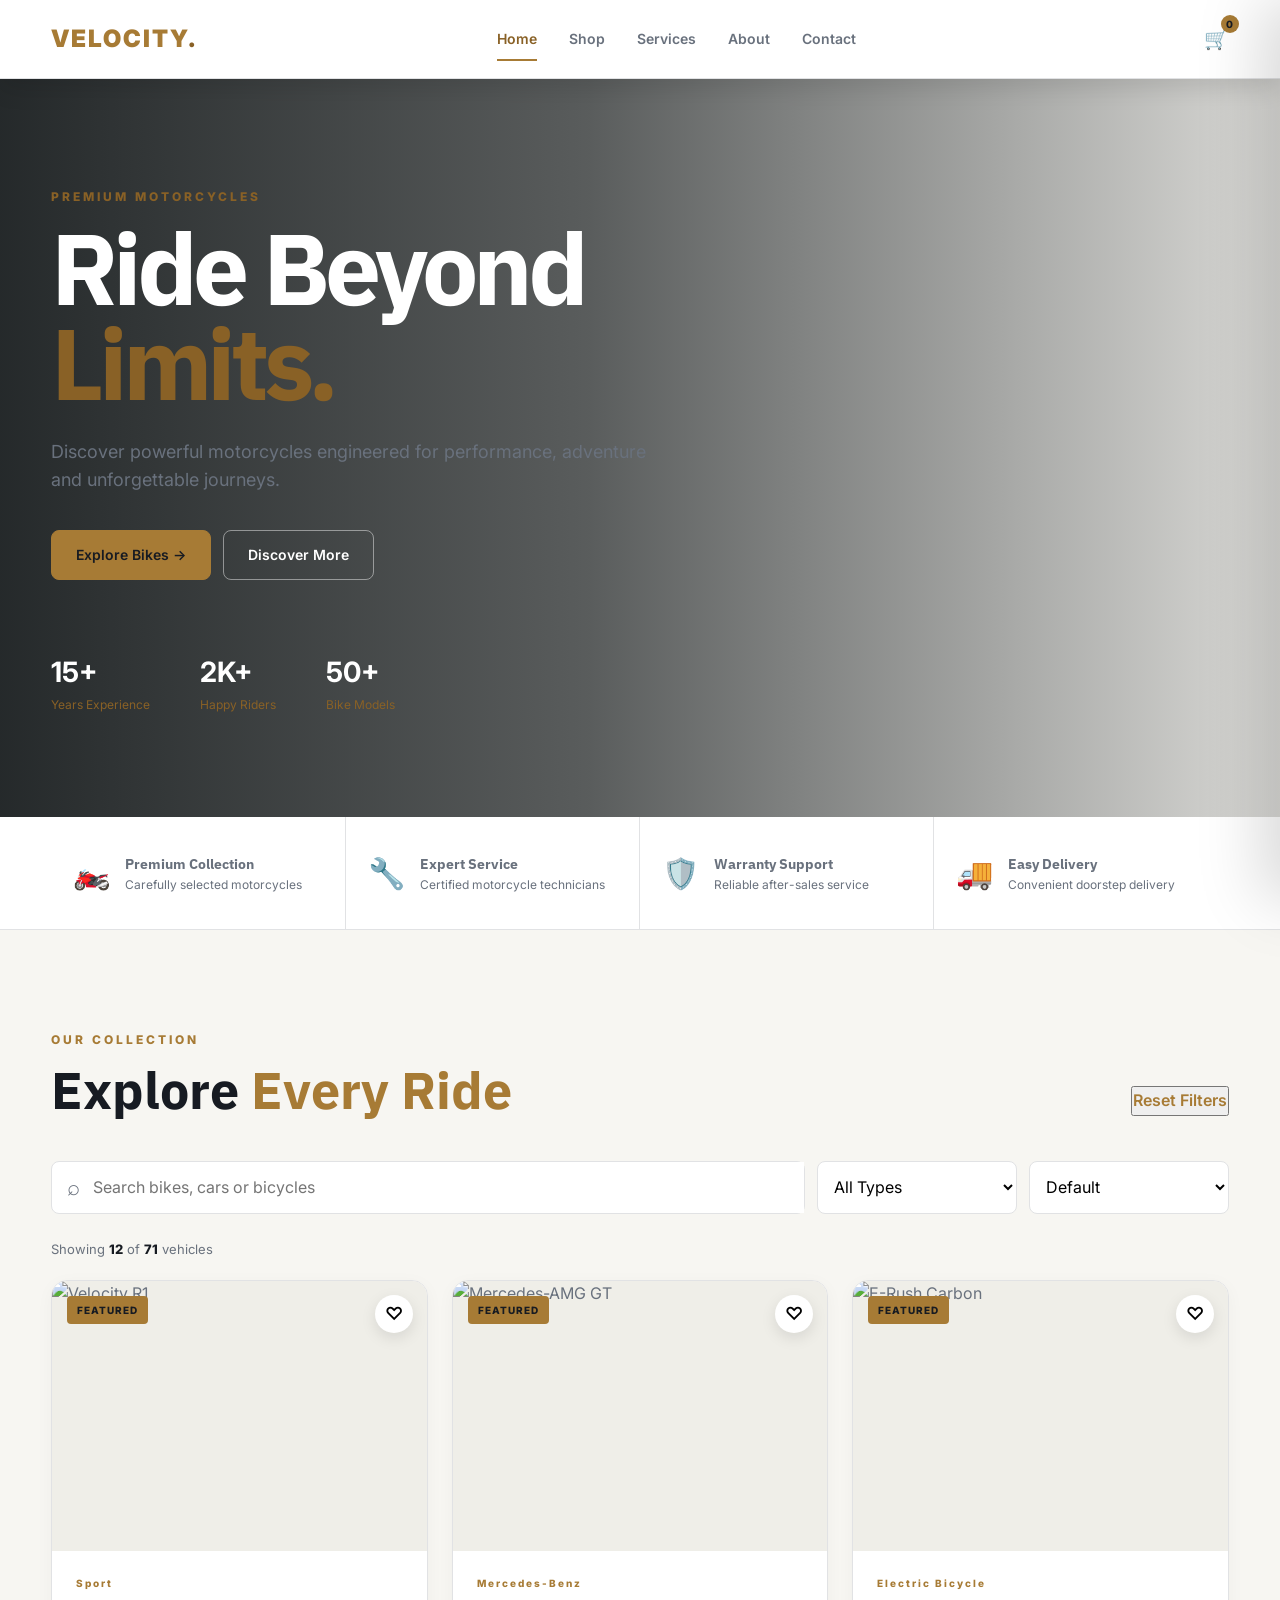
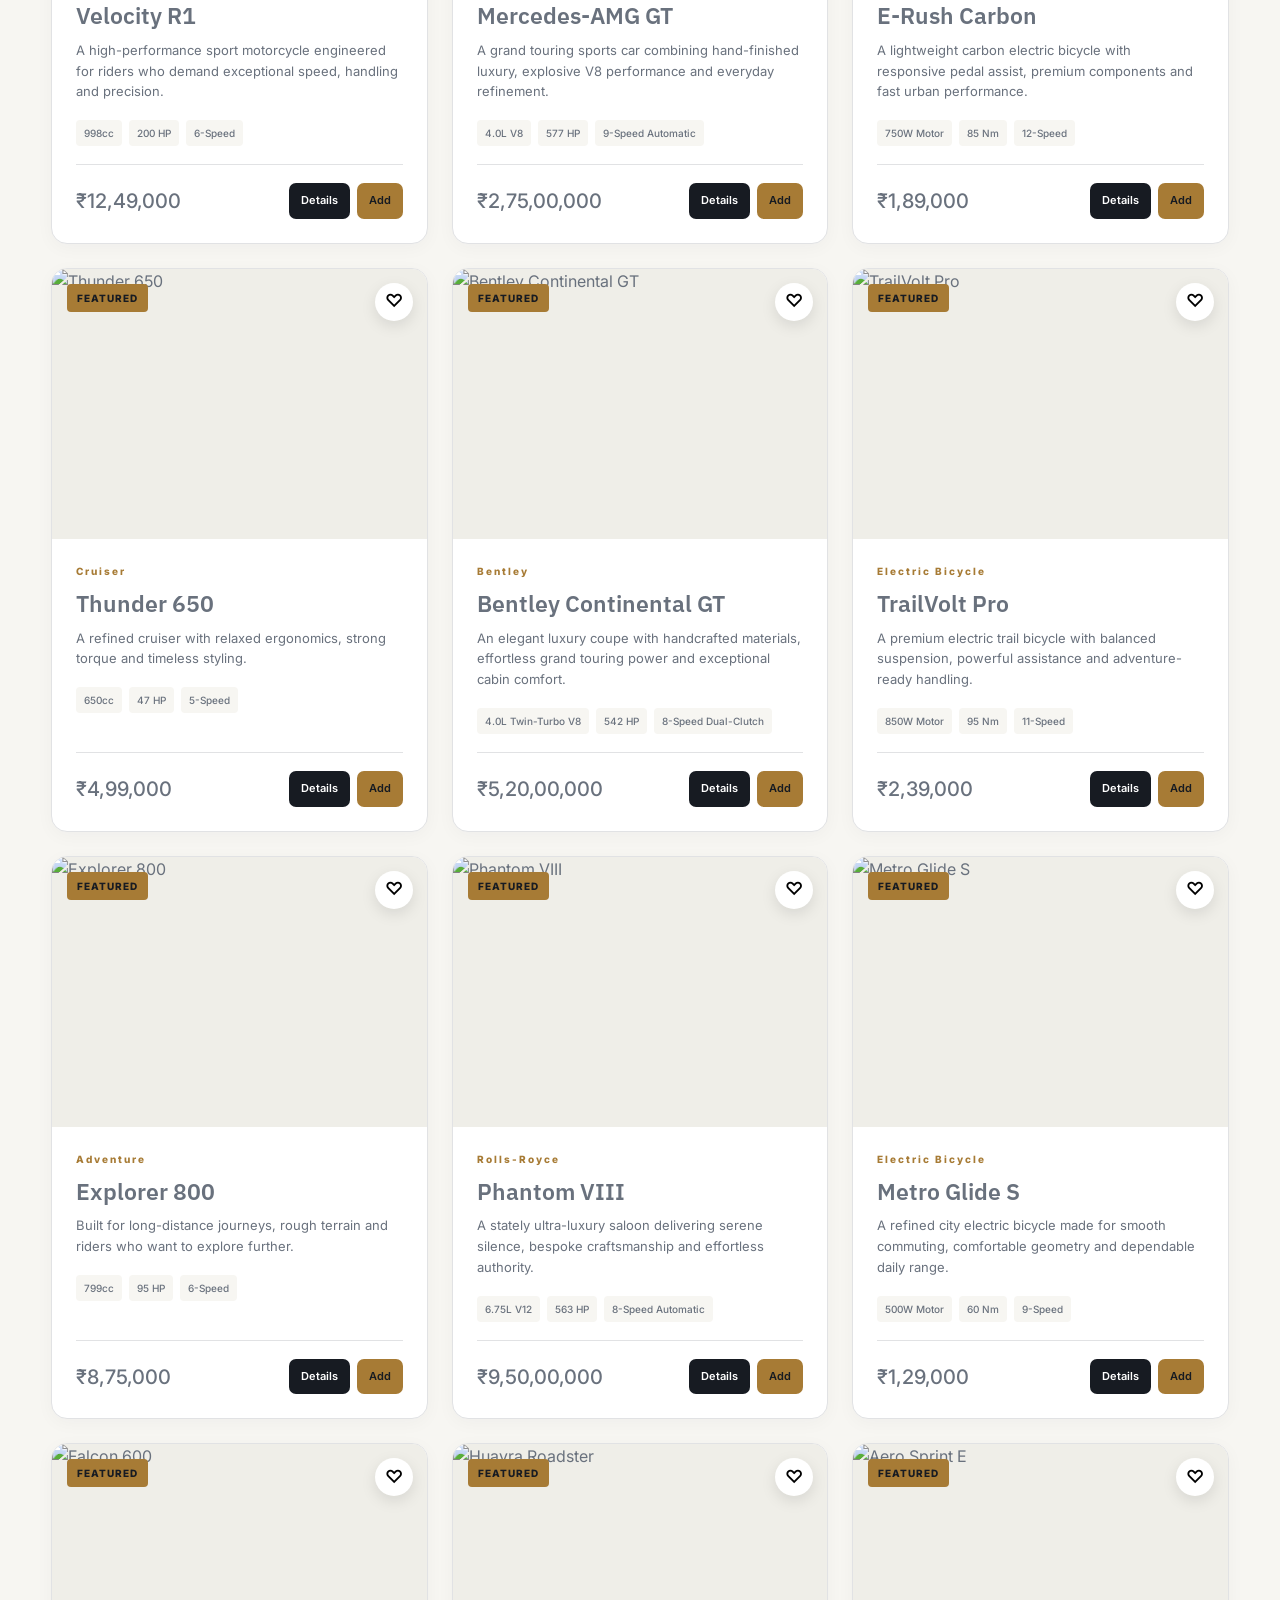
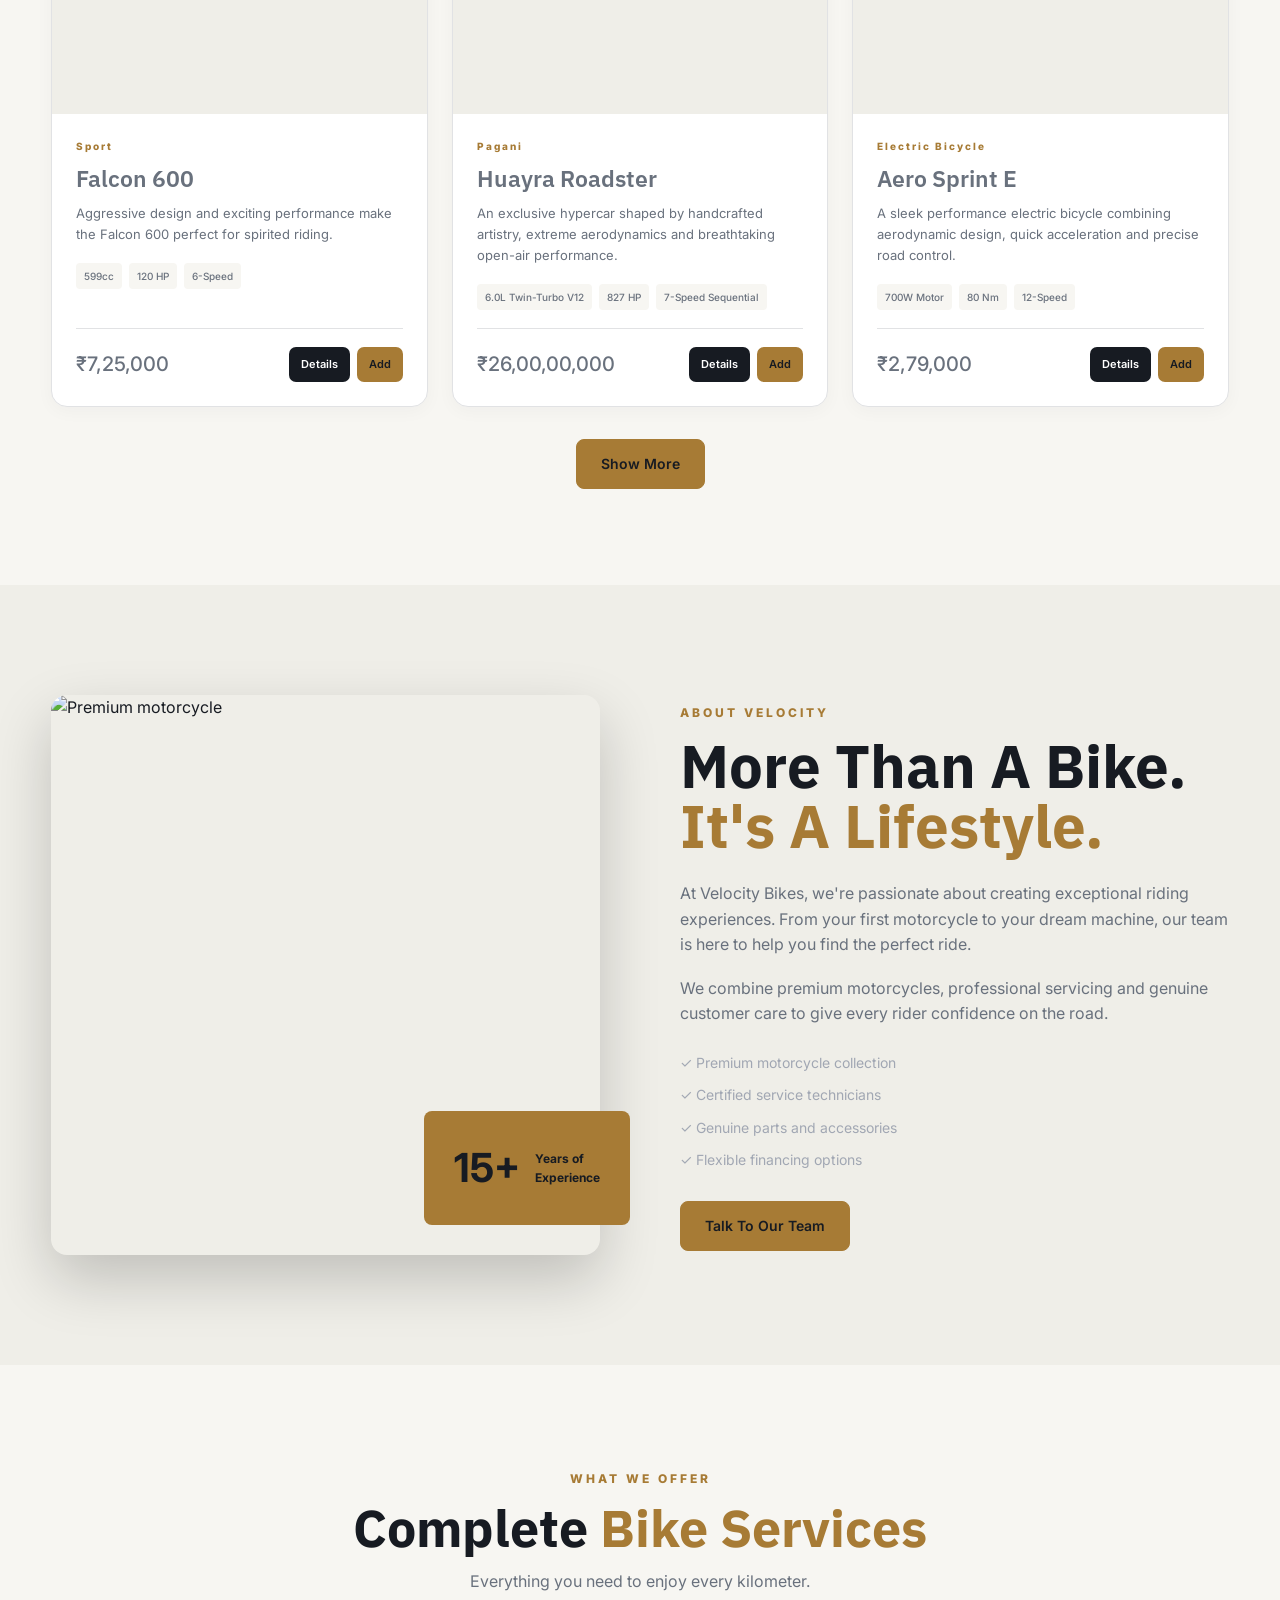
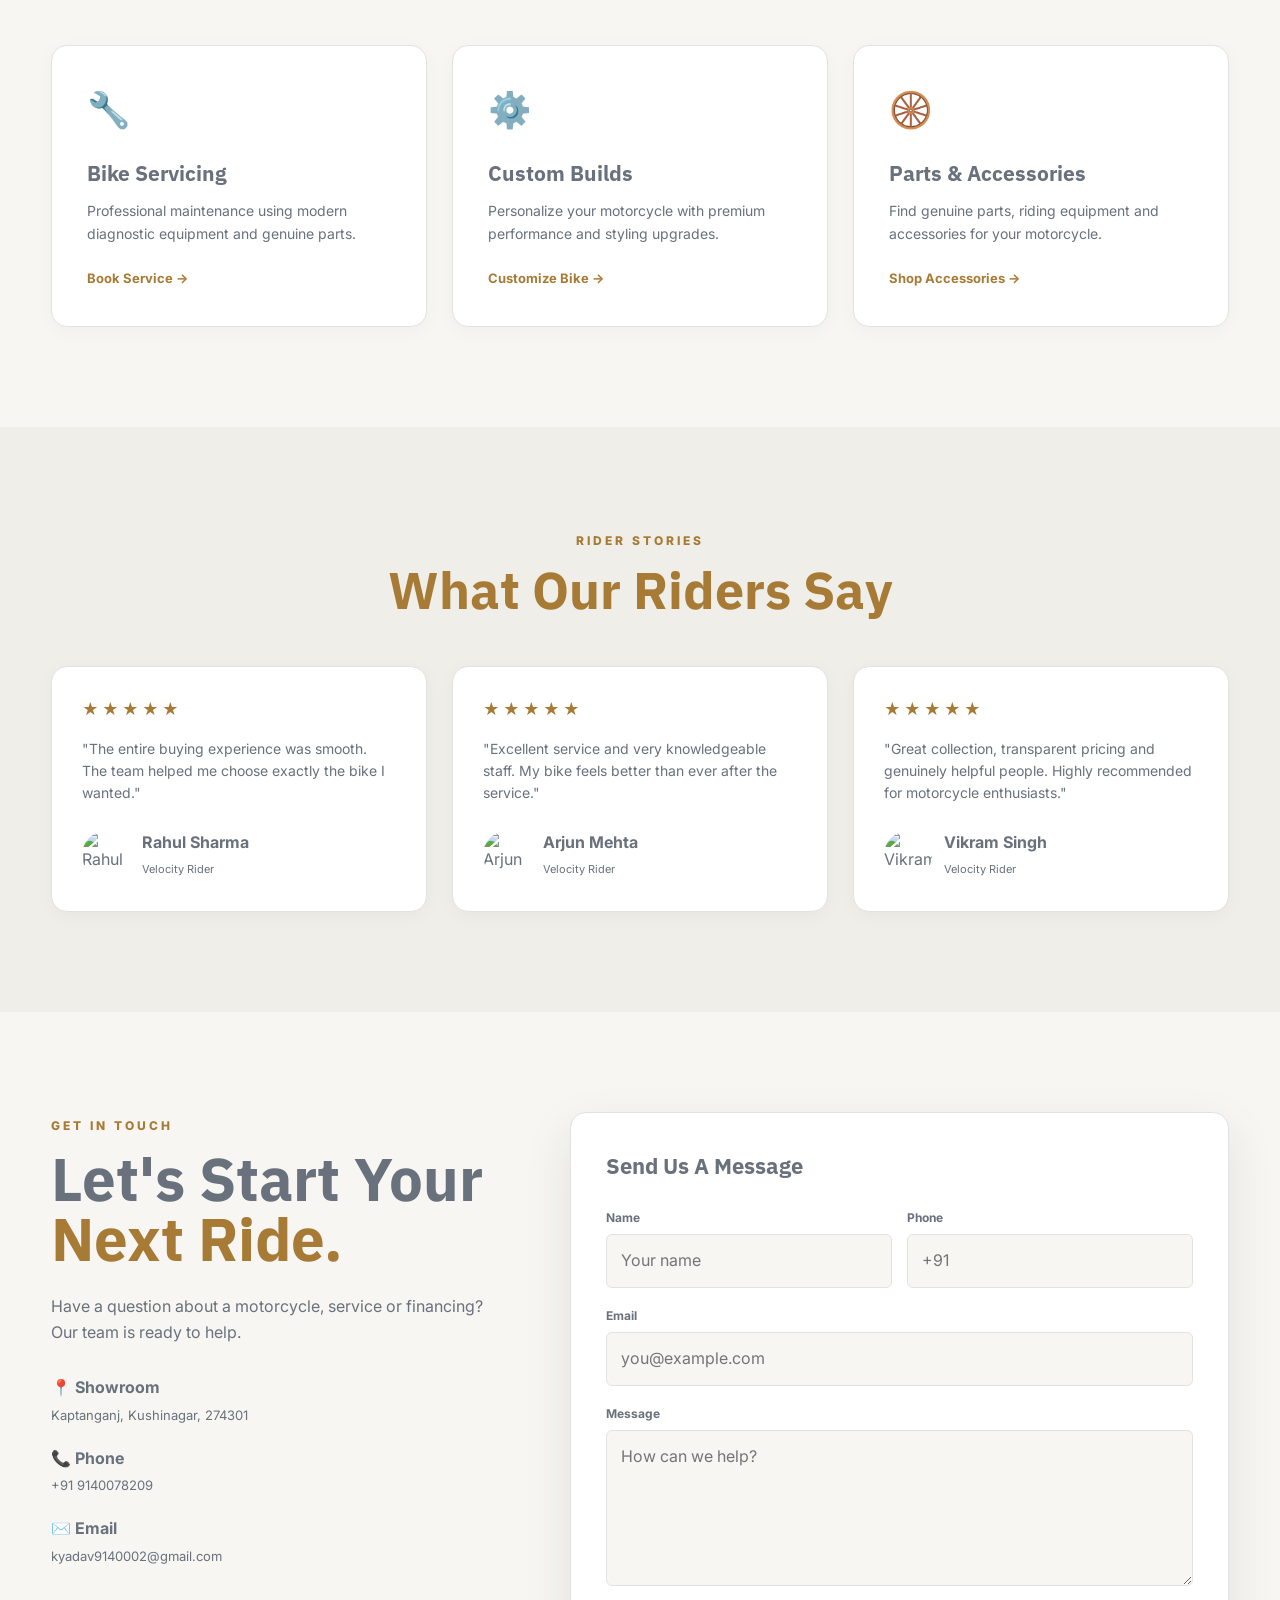
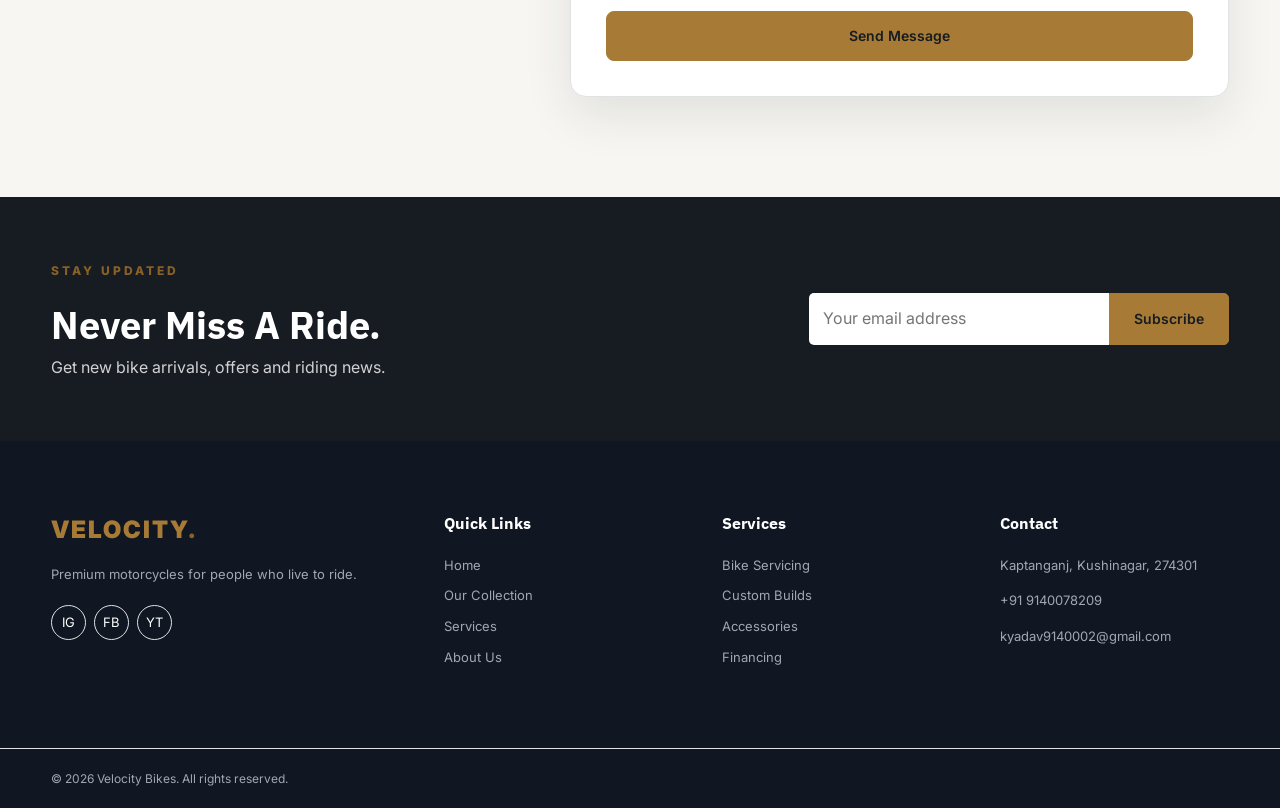
==== commit 7b23bdc4: "Improving" ====
--- a/index.html
+++ b/index.html
@@ -20,6 +20,11 @@
 
     <link
         href="https://fonts.googleapis.com/css2?family=Inter:wght@400;500;600;700;800;900&display=swap"
+        rel="stylesheet"
+    >
+
+    <link
+        href="https://fonts.googleapis.com/css2?family=IBM+Plex+Sans:wght@600;700&display=swap"
         rel="stylesheet"
     >
 </head>
--- a/style.css
+++ b/style.css
@@ -4,55 +4,70 @@
 ========================================== */
 
 :root {
-    --bg-primary: #E9F0EC;
-    --bg-secondary: #E9F0EC;
-    --bg-card: #DCE7E0;
-    --heading: #19352F;
-    --text-primary: #19352F;
-    --text-secondary: #566D64;
-    --accent-gold: #197A5B;
-    --accent-hover: #126348;
-    --border-color: #C5D5CC;
-    --titanium: #A8B5B8;
-    --iridescent-mint: #B4F3D8;
-    --carbon-black: #0B0D0F;
-    --inverse-text: #DDE2E6;
-    --inverse-muted: #9CA6AF;
-    --button-text: #0B0D0F;
+    --bg-primary: #F7F6F2;
+    --bg-secondary: #EFEEE8;
+    --bg-card: #FFFFFF;
+    --bg-elevated: #FFFFFF;
+    --input-bg: #FFFFFF;
+    --heading: #171B22;
+    --text-primary: #69717D;
+    --text-secondary: #69717D;
+    --text-muted: #69717D;
+    --accent-gold: #A77B35;
+    --accent-hover: #896126;
+    --border-color: #E1E2E4;
+    --titanium: #69717D;
+    --iridescent-mint: #896126;
+    --carbon-black: #171B22;
+    --inverse-text: #FFFFFF;
+    --inverse-muted: #A1A7B3;
+    --button-text: #171B22;
+    --header-bg: #FFFFFF;
+    --footer-bg: #101722;
     --primary: var(--accent-gold);
     --primary-dark: var(--accent-hover);
     --dark: var(--carbon-black);
-    --dark-2: #19352F;
+    --dark-2: #202A31;
     --light: var(--bg-primary);
     --white: var(--heading);
     --text: var(--text-primary);
-    --muted: var(--text-secondary);
+    --muted: var(--text-muted);
     --border: var(--border-color);
 
-    --container: 1200px;
-    --radius: 12px;
-    --shadow: 0 15px 40px rgba(0, 0, 0, .08);
+    --container: 1240px;
+    --radius: 16px;
+    --shadow: 0 18px 48px rgba(32, 42, 49, .1);
 }
 
 body.dark-mode {
-    --bg-primary: #0B0D0F;
-    --bg-secondary: #0B0D0F;
-    --bg-card: #191D21;
-    --heading: #DDE2E6;
-    --text-primary: #DDE2E6;
-    --text-secondary: #9CA6AF;
-    --accent-gold: #697B8C;
-    --accent-hover: #91A5B8;
-    --border-color: #30373E;
-    --carbon-black: #0B0D0F;
-    --button-text: #DDE2E6;
-    --inverse-text: var(--heading);
-    --inverse-muted: var(--text-secondary);
-    --dark-2: #1B2B2D;
+    --bg-primary: #080B10;
+    --bg-secondary: #1D2430;
+    --bg-card: #151A23;
+    --bg-elevated: #1D2430;
+    --input-bg: #151A23;
+    --heading: #F4F4F2;
+    --text-primary: #A1A7B3;
+    --text-secondary: #A1A7B3;
+    --text-muted: #A1A7B3;
+    --accent-gold: #C6A15B;
+    --accent-hover: #E0BD78;
+    --border-color: #29313D;
+    --titanium: #A1A7B3;
+    --iridescent-mint: #E0BD78;
+    --carbon-black: #080B10;
+    --button-text: #080B10;
+    --inverse-text: #F4F4F2;
+    --inverse-muted: #A1A7B3;
+    --header-bg: #0D1119;
+    --footer-bg: #05070B;
+    --primary: var(--accent-gold);
+    --primary-dark: var(--accent-hover);
+    --dark-2: #1D2430;
+    --dark: #1D2430;
     --light: var(--bg-primary);
-    --white: var(--text-primary);
+    --white: #F4F4F2;
     --text: var(--text-primary);
-    --muted: var(--text-secondary);
+    --muted: var(--text-muted);
     --border: var(--border-color);
     --shadow: 0 15px 40px rgba(0, 0, 0, .3);
 }
@@ -77,6 +92,31 @@
     background: var(--light);
     color: var(--text);
     line-height: 1.6;
+    transition: background-color .25s, color .25s;
+}
+
+h1,
+h2,
+h3,
+h4,
+.bike-card h3 {
+    font-family: "IBM Plex Sans", "Inter", Arial, sans-serif;
+}
+
+h1,
+h2,
+h3,
+h4 {
+    font-weight: 700;
+}
+
+.bike-card h3 {
+    font-weight: 600;
+}
+
+body.dark-mode {
+    background-color: var(--bg-primary);
+    color: var(--text-primary);
 }
 
 body.no-scroll {
@@ -85,7 +125,7 @@
 
 .catalog-page {
     position: relative;
-    background: #05070d;
+    background: #080D0F;
 }
 
 .catalog-page > :not(.catalog-background) {
@@ -100,8 +140,8 @@
     overflow: hidden;
     pointer-events: none;
     background:
-        radial-gradient(circle at 50% 35%, rgba(40, 100, 255, .12), transparent 45%),
-        linear-gradient(135deg, #05070d 0%, #08101d 50%, #03050a 100%);
+        radial-gradient(circle at 50% 35%, rgba(105, 123, 140, .16), transparent 45%),
+        linear-gradient(135deg, #080D0F 0%, #10171B 50%, #030608 100%);
 }
 
 .catalog-background::before {
@@ -112,7 +152,7 @@
     left: 50%;
     top: 35%;
     transform: translate3d(-50%, -50%, 0);
-    background: radial-gradient(circle, rgba(0, 140, 255, .1), rgba(0, 80, 255, .04) 35%, transparent 70%);
+    background: radial-gradient(circle, rgba(145, 165, 184, .12), rgba(105, 123, 140, .05) 35%, transparent 70%);
     filter: blur(20px);
 }
 
@@ -131,7 +171,7 @@
     left: 0;
     top: 0;
     border-radius: 50%;
-    background: radial-gradient(circle, rgba(0, 183, 255, .15), rgba(0, 110, 255, .08) 25%, rgba(0, 80, 255, .03) 45%, transparent 70%);
+    background: radial-gradient(circle, rgba(181, 197, 208, .15), rgba(105, 123, 140, .08) 25%, rgba(48, 55, 62, .08) 45%, transparent 70%);
     transform: translate3d(calc(var(--catalog-mouse-x, 50vw) - 225px), calc(var(--catalog-mouse-y, 50vh) - 225px), 0);
     filter: blur(8px);
     will-change: transform;
@@ -150,7 +190,7 @@
     height: 250px;
     top: 15%;
     left: 5%;
-    background: radial-gradient(circle at 30% 30%, rgba(0, 210, 255, .4), rgba(0, 80, 255, .05) 55%, transparent 70%);
+    background: radial-gradient(circle at 30% 30%, rgba(145, 165, 184, .32), rgba(105, 123, 140, .06) 55%, transparent 70%);
 }
 
 .catalog-orb-2 {
@@ -158,7 +198,7 @@
     height: 350px;
     right: -80px;
     bottom: 15%;
-    background: radial-gradient(circle at 40% 40%, rgba(100, 70, 255, .3), rgba(20, 30, 150, .04) 55%, transparent 70%);
+    background: radial-gradient(circle at 40% 40%, rgba(117, 130, 141, .25), rgba(32, 42, 49, .08) 55%, transparent 70%);
 }
 
 .catalog-orb-3 {
@@ -166,7 +206,7 @@
     height: 160px;
     top: 45%;
     right: 20%;
-    background: radial-gradient(circle, rgba(0, 255, 200, .18), transparent 70%);
+    background: radial-gradient(circle, rgba(197, 210, 220, .16), transparent 70%);
 }
 
 img {
@@ -183,6 +223,16 @@
 
 button {
     cursor: pointer;
+    font-weight: 600;
+}
+
+button:focus-visible,
+a:focus-visible,
+input:focus-visible,
+textarea:focus-visible,
+select:focus-visible {
+    outline: 3px solid var(--accent-gold);
+    outline-offset: 3px;
 }
 
 a {
@@ -204,9 +254,10 @@
     position: sticky;
     top: 0;
     z-index: 1000;
-    background: var(--carbon-black);
-    backdrop-filter: blur(12px);
-    border-bottom: 1px solid rgba(255,255,255,.08);
+    background: var(--header-bg, var(--carbon-black));
+    backdrop-filter: blur(16px);
+    border-bottom: 1px solid var(--border);
+    box-shadow: 0 8px 24px rgba(0, 0, 0, .12);
 }
 
 .navbar {
@@ -218,14 +269,15 @@
 }
 
 .logo {
-    color: var(--accent-gold);
+    color: var(--primary);
     font-size: 24px;
     font-weight: 900;
     letter-spacing: 2px;
+    transition: color .2s;
 }
 
 .logo span {
-    color: var(--primary);
+    color: var(--accent-hover);
 }
 
 .nav {
@@ -242,12 +294,12 @@
 
     padding: 28px 0;
 
-    transition: .25s;
+    transition: color .2s;
 }
 
 .nav-link:hover,
 .nav-link.active {
-    color: var(--accent-hover);
+    color: var(--iridescent-mint);
 }
 
 .nav-link.active::after {
@@ -274,7 +326,7 @@
     height: 38px;
     display: grid;
     place-items: center;
-    border: 1px solid var(--titanium);
+    border: 1px solid rgba(255,255,255,.22);
     border-radius: 50%;
     background: rgba(255,255,255,.06);
     color: white;
@@ -284,6 +336,7 @@
 
 .theme-toggle:hover {
     background: var(--primary);
+    color: var(--button-text);
     transform: translateY(-2px);
 }
 
@@ -312,6 +365,7 @@
     place-items: center;
 
     background: var(--primary);
+    color: var(--button-text);
     border-radius: 50%;
 
     font-size: 10px;
@@ -330,7 +384,8 @@
 
 .hero {
     position: relative;
-    min-height: 760px;
+    min-height: min(760px, 82vh);
+    min-height: clamp(620px, 82vh, 820px);
 
     display: flex;
     align-items: center;
@@ -347,9 +402,9 @@
     background:
         linear-gradient(
             90deg,
-            rgba(0,0,0,.9) 0%,
-            rgba(0,0,0,.68) 45%,
-            rgba(0,0,0,.15) 100%
+            rgba(8,13,15,.88) 0%,
+            rgba(8,13,15,.66) 46%,
+            rgba(8,13,15,.12) 100%
         );
 }
 
@@ -377,26 +432,32 @@
     margin-bottom: 14px;
 }
 
+.hero .eyebrow {
+    color: var(--accent-hover);
+}
+
 .hero h1 {
     max-width: 750px;
 
     font-size: clamp(50px, 8vw, 100px);
     line-height: .95;
 
-    letter-spacing: -4px;
+    letter-spacing: -5px;
+    font-weight: 700;
+    text-wrap: balance;
 
     margin-bottom: 28px;
 }
 
 .hero h1 span {
     display: block;
-    color: var(--primary);
+    color: var(--accent-hover);
 }
 
 .hero-text > p {
     max-width: 600px;
 
-    color: #d2d2d2;
+    color: var(--text-secondary);
     font-size: 18px;
 
     margin-bottom: 35px;
@@ -418,10 +479,10 @@
     padding: 0 24px;
 
     border: 0;
-    border-radius: 6px;
+    border-radius: 8px;
 
     font-size: 14px;
-    font-weight: 800;
+    font-weight: 600;
 
     transition: .25s;
 }
@@ -470,7 +531,7 @@
 }
 
 .hero-stats span {
-    color: var(--iridescent-mint);
+    color: var(--accent-hover);
     font-size: 12px;
 }
 
@@ -494,7 +555,7 @@
     align-items: center;
     gap: 15px;
 
-    padding: 30px 20px;
+    padding: 32px 22px;
 
     border-right: 1px solid var(--border);
 }
@@ -547,7 +608,7 @@
 
 .text-link {
     color: var(--primary);
-    font-weight: 700;
+    font-weight: 600;
 }
 
 .center-heading {
@@ -575,23 +636,28 @@
     position: relative;
 
     overflow: hidden;
+    display: flex;
+    flex-direction: column;
 
     background: var(--bg-card);
     border: 1px solid var(--border);
     border-radius: var(--radius);
 
-    transition: .3s;
+    box-shadow: 0 4px 18px rgba(32, 42, 49, .035);
+    transition: transform .3s, box-shadow .3s, border-color .3s;
 }
 
 .bike-card:hover {
-    transform: translateY(-6px);
+    transform: translateY(-7px);
     box-shadow: var(--shadow);
+    border-color: color-mix(in srgb, var(--primary) 36%, var(--border));
 }
 
 .bike-card-image {
     position: relative;
-    height: 260px;
+    height: clamp(210px, 22vw, 270px);
     overflow: hidden;
+    background: var(--bg-secondary);
 }
 
 .bike-card-image img {
@@ -633,7 +699,7 @@
     border: 0;
     border-radius: 50%;
 
-    background: var(--bg-card);
+    background: var(--bg-elevated);
 
     font-size: 18px;
 
@@ -648,8 +714,7 @@
 body.dark-mode .testimonial,
 body.dark-mode .contact-form,
 body.dark-mode .search-box,
-body.dark-mode .catalog-toolbar select,
-body.dark-mode .newsletter {
+body.dark-mode .catalog-toolbar select {
     background: var(--bg-card);
     color: var(--text);
     border-color: var(--border);
@@ -660,6 +725,16 @@
 body.dark-mode .section,
 body.dark-mode .catalog-section {
     background: var(--bg-primary);
+}
+
+body.dark-mode .about-section {
+    background: var(--bg-secondary);
+    color: var(--heading);
+}
+
+body.dark-mode .about-content > p:not(.eyebrow),
+body.dark-mode .check-list {
+    color: var(--text-secondary);
 }
 
 body.dark-mode .testimonial-section {
@@ -675,30 +750,60 @@
     color: var(--muted);
 }
 
+body.dark-mode .newsletter p {
+    opacity: 1;
+}
+
+body.dark-mode h1,
+body.dark-mode h2,
+body.dark-mode h3,
+body.dark-mode h4 {
+    color: var(--heading);
+}
+
+body.dark-mode .bike-card h3,
+body.dark-mode .bike-card .bike-price {
+    color: var(--heading);
+}
+
 body.dark-mode .search-box input,
 body.dark-mode .catalog-toolbar select,
 body.dark-mode .contact-form input,
 body.dark-mode .contact-form textarea,
 body.dark-mode .newsletter-form input {
-    background: var(--bg-secondary);
+    background: var(--input-bg);
     color: var(--text);
     border-color: var(--border);
 }
 
 body.dark-mode .cart-drawer,
 body.dark-mode .modal-box {
+    background: var(--bg-elevated);
+    color: var(--text);
+}
+
+body.dark-mode .header {
+    background: var(--header-bg);
+    border-bottom-color: var(--border-color);
+}
+
+body.dark-mode .text-link {
+    padding: 10px 14px;
+    border: 1px solid var(--border);
+    border-radius: 8px;
     background: var(--bg-card);
-    color: var(--text);
-}
-
-body.dark-mode .header {
-    background: var(--carbon-black);
-    border-bottom-color: var(--border-color);
+    color: var(--accent-gold);
+    transition: background-color .2s, border-color .2s, color .2s;
+}
+
+body.dark-mode .text-link:hover {
+    background: var(--bg-elevated);
+    border-color: var(--accent-gold);
 }
 
 body.dark-mode .footer {
-    background: var(--bg-secondary);
-    color: var(--text-secondary);
+    background: var(--footer-bg);
+    color: var(--inverse-text);
     border-top-color: var(--border-color);
 }
 
@@ -709,13 +814,13 @@
 
 body.dark-mode .wishlist,
 body.dark-mode .qty-btn {
-    background: var(--bg-secondary);
+    background: var(--bg-elevated);
     color: var(--text);
     border-color: var(--border);
 }
 
 body.dark-mode .bike-specs span {
-    background: var(--bg-primary);
+    background: var(--bg-elevated);
     color: var(--text-primary);
 }
 
@@ -732,6 +837,9 @@
 
 .bike-card-content {
     padding: 24px;
+    display: flex;
+    flex: 1;
+    flex-direction: column;
 }
 
 .bike-category {
@@ -747,6 +855,7 @@
     margin: 6px 0;
 
     font-size: 23px;
+    font-weight: 600;
 }
 
 .bike-description {
@@ -769,7 +878,8 @@
     border-radius: 4px;
 
     font-size: 10px;
-    font-weight: 600;
+    font-family: "Inter", Arial, sans-serif;
+    font-weight: 500;
 }
 
 .bike-card-bottom {
@@ -780,11 +890,13 @@
     border-top: 1px solid var(--border);
 
     padding-top: 18px;
+    margin-top: auto;
 }
 
 .bike-price {
+    font-family: "Inter", Arial, sans-serif;
     font-size: 20px;
-    font-weight: 900;
+    font-weight: 500;
 }
 
 .card-buttons {
@@ -794,7 +906,7 @@
 
 .card-btn {
     border: 0;
-    border-radius: 5px;
+    border-radius: 7px;
 
     padding: 9px 12px;
 
@@ -802,11 +914,18 @@
     color: var(--inverse-text);
 
     font-size: 11px;
-    font-weight: 700;
+    font-weight: 600;
+    transition: background-color .2s, color .2s, transform .2s;
+}
+
+.card-btn:hover {
+    transform: translateY(-1px);
+    background: var(--accent-hover);
 }
 
 .card-btn.primary {
     background: var(--primary);
+    color: var(--button-text);
 }
 
 
@@ -816,8 +935,8 @@
 
 .about-section {
     padding: 110px 0;
-    background: var(--dark);
-    color: var(--inverse-text);
+    background: var(--bg-secondary);
+    color: var(--heading);
 }
 
 .about-grid {
@@ -834,7 +953,8 @@
 .about-image img {
     height: 560px;
     object-fit: cover;
-    border-radius: 10px;
+    border-radius: var(--radius);
+    box-shadow: 0 24px 60px rgba(0, 0, 0, .2);
 }
 
 .experience-card {
@@ -876,7 +996,7 @@
 }
 
 .about-content > p:not(.eyebrow) {
-    color: var(--inverse-muted);
+    color: var(--text-secondary);
     margin-bottom: 18px;
 }
 
@@ -908,12 +1028,14 @@
     border: 1px solid var(--border);
     border-radius: var(--radius);
 
-    transition: .3s;
+    box-shadow: 0 4px 18px rgba(32, 42, 49, .035);
+    transition: transform .3s, box-shadow .3s, border-color .3s;
 }
 
 .service-card:hover {
-    transform: translateY(-5px);
+    transform: translateY(-6px);
     box-shadow: var(--shadow);
+    border-color: color-mix(in srgb, var(--primary) 36%, var(--border));
 }
 
 .service-icon {
@@ -962,6 +1084,8 @@
     padding: 30px;
     background: var(--bg-card);
     border-radius: var(--radius);
+    border: 1px solid var(--border);
+    box-shadow: 0 4px 18px rgba(32, 42, 49, .035);
 }
 
 .rider-profile {
@@ -1117,8 +1241,8 @@
 ============================== */
 
 .newsletter {
-    background: var(--primary);
-    color: var(--button-text);
+    background: var(--dark);
+    color: var(--inverse-text);
 
     padding: 60px 0;
 }
@@ -1132,7 +1256,7 @@
 }
 
 .newsletter .eyebrow {
-    color: var(--button-text);
+    color: var(--iridescent-mint);
 }
 
 .newsletter h2 {
@@ -1156,7 +1280,8 @@
 
 .newsletter-form .btn {
     border-radius: 0 5px 5px 0;
-    background: var(--dark);
+    background: var(--primary);
+    color: var(--button-text);
 }
 
 
@@ -1165,8 +1290,8 @@
 ============================== */
 
 .footer {
-    background: var(--dark);
-    color: var(--heading);
+    background: var(--footer-bg);
+    color: var(--inverse-text);
 }
 
 .footer-grid {
@@ -1218,7 +1343,7 @@
     border: 1px solid var(--border);
     border-radius: 50%;
 
-    color: var(--heading) !important;
+    color: var(--inverse-text) !important;
 }
 
 .footer-bottom {
@@ -1259,7 +1384,7 @@
 }
 
 .catalog-section {
-    padding: 70px 0;
+    padding: 96px 0;
     background: var(--bg-primary);
 }
 
@@ -1277,9 +1402,16 @@
 
     background: var(--bg-card);
     border: 1px solid var(--border);
-    border-radius: 6px;
+    border-radius: 8px;
+    transition: border-color .2s, box-shadow .2s;
 
     padding-left: 15px;
+}
+
+.search-box:focus-within,
+.catalog-toolbar select:focus-visible {
+    border-color: var(--primary);
+    box-shadow: 0 0 0 3px color-mix(in srgb, var(--primary) 16%, transparent);
 }
 
 .search-box span {
@@ -1293,13 +1425,15 @@
     outline: 0;
 
     padding: 13px;
+    background: var(--input-bg);
+    color: var(--text);
 }
 
 .catalog-toolbar select {
     border: 1px solid var(--border);
-    border-radius: 6px;
-
-    background: var(--bg-card);
+    border-radius: 8px;
+
+    background: var(--input-bg);
 
     padding: 0 12px;
 
@@ -1312,6 +1446,11 @@
     font-size: 13px;
 }
 
+.catalog-count span {
+    color: var(--heading);
+    font-weight: 800;
+}
+
 .catalog-more {
     display: flex;
     margin: 32px auto 0;
@@ -1367,24 +1506,26 @@
     position: fixed;
 
     top: 0;
-    right: -450px;
+    right: 0;
 
     width: min(450px, 100%);
 
     height: 100vh;
 
-    background: var(--bg-card);
+    background: var(--bg-elevated);
+    box-shadow: -20px 0 60px rgba(0, 0, 0, .15);
 
     z-index: 1999;
 
     display: flex;
     flex-direction: column;
 
-    transition: .35s;
+    transform: translateX(100%);
+    transition: transform .35s;
 }
 
 .cart-drawer.open {
-    right: 0;
+    transform: translateX(0);
 }
 
 .cart-header {
@@ -1462,7 +1603,7 @@
     height: 25px;
 
     border: 1px solid var(--border);
-    background: var(--bg-card);
+    background: var(--bg-elevated);
     border-radius: 4px;
 }
 
@@ -1519,7 +1660,7 @@
 
     overflow-y: auto;
 
-    background: var(--bg-card);
+    background: var(--bg-elevated);
 
     border-radius: 12px;
 
@@ -1567,8 +1708,9 @@
 }
 
 .modal-bike .price {
+    font-family: "Inter", Arial, sans-serif;
     font-size: 25px;
-    font-weight: 900;
+    font-weight: 500;
     margin: 20px 0;
 }
 
@@ -1762,6 +1904,7 @@
 
     .hero {
         min-height: 680px;
+        min-height: clamp(620px, 78vh, 740px);
     }
 
     .hero h1 {
@@ -1845,6 +1988,17 @@
         min-height: 650px;
     }
 
+    @media (prefers-reduced-motion: reduce) {
+        *,
+        *::before,
+        *::after {
+            scroll-behavior: auto !important;
+            animation-duration: .01ms !important;
+            animation-iteration-count: 1 !important;
+            transition-duration: .01ms !important;
+        }
+    }
+
     .hero-buttons {
         flex-direction: column;
         align-items: stretch;
